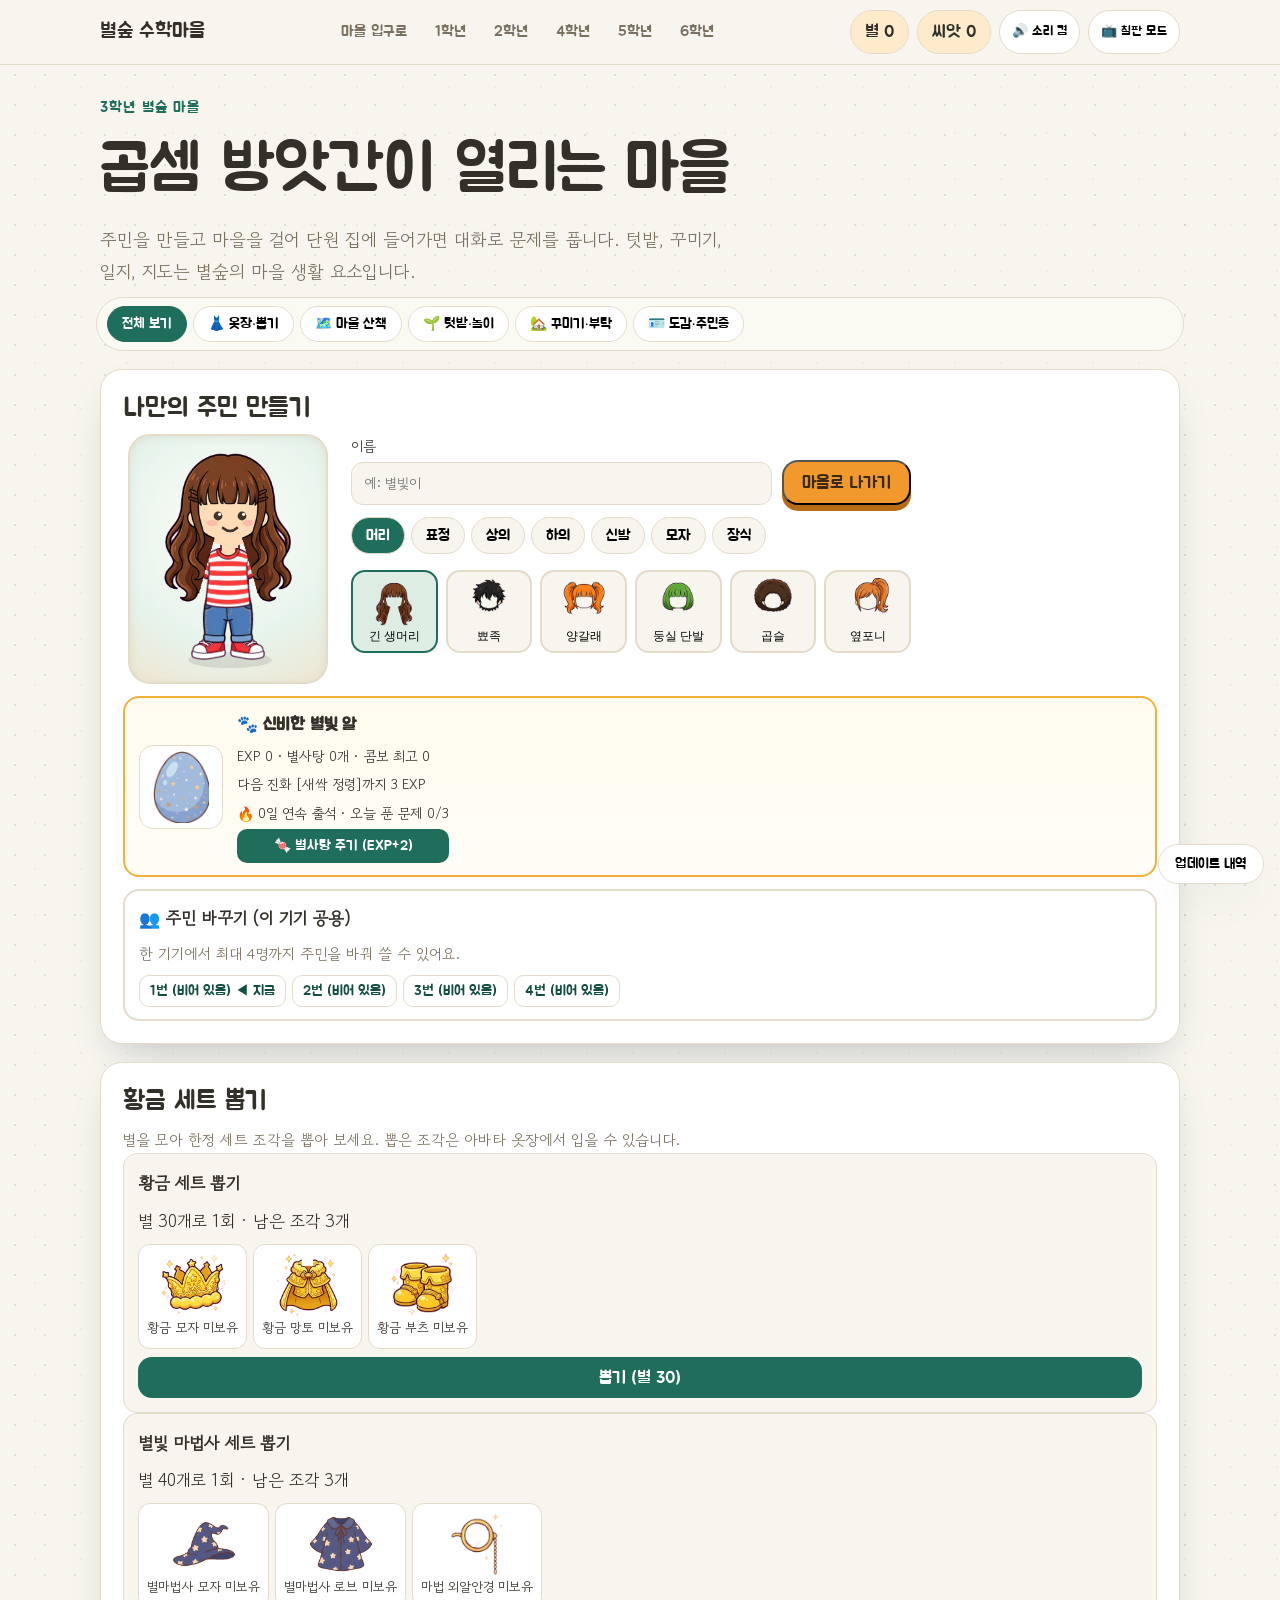
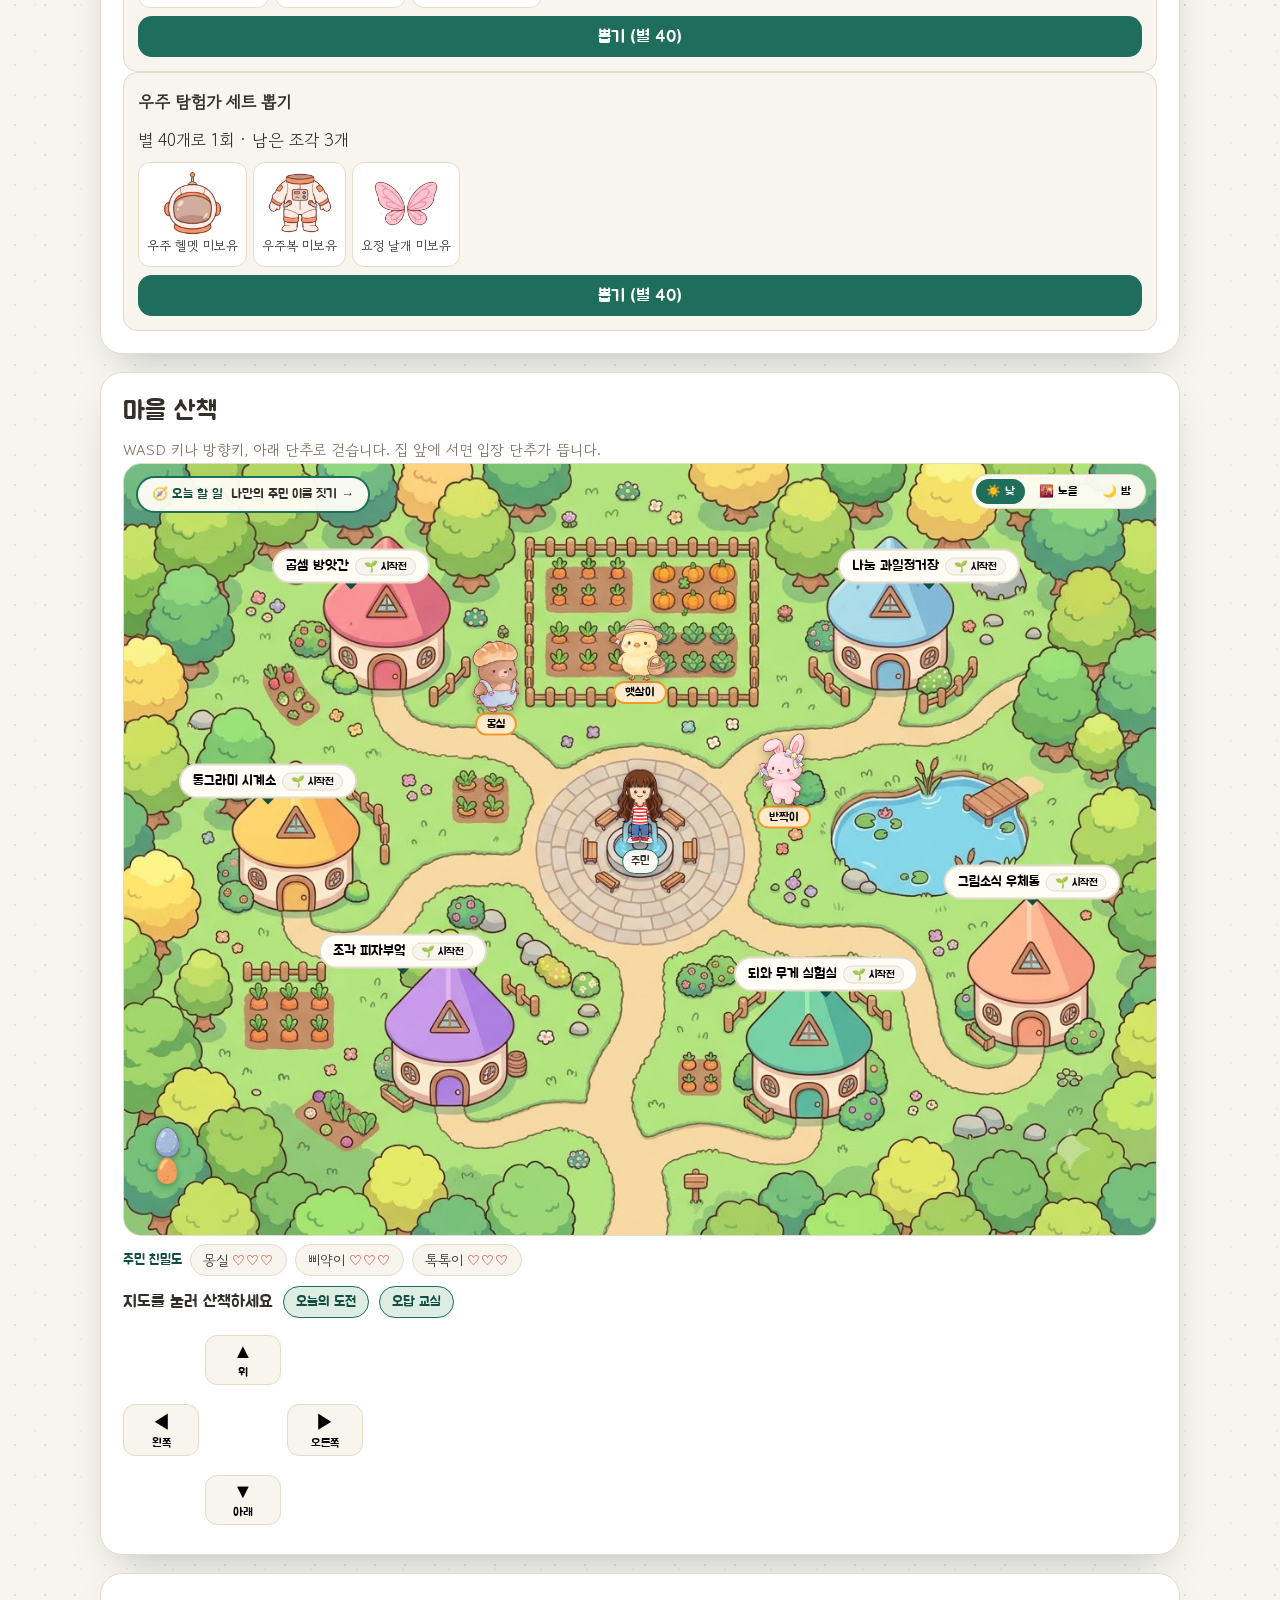
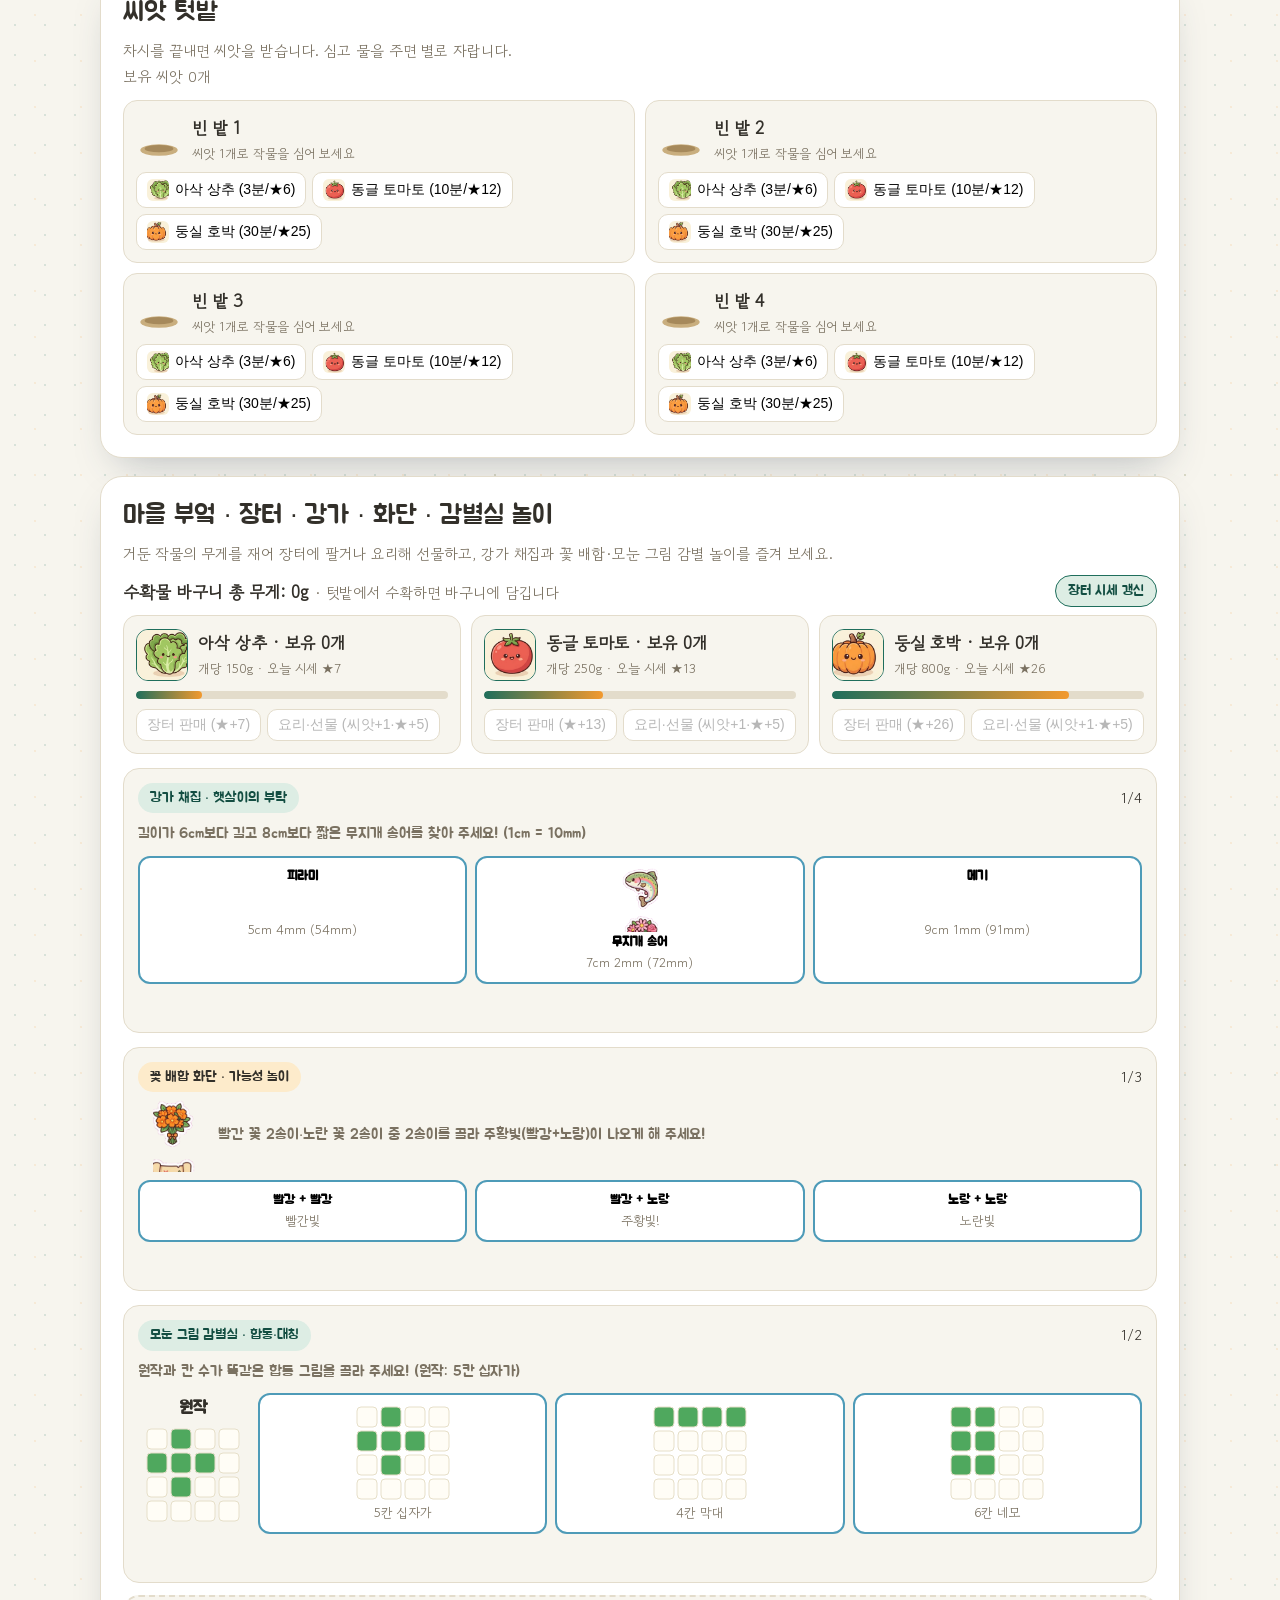
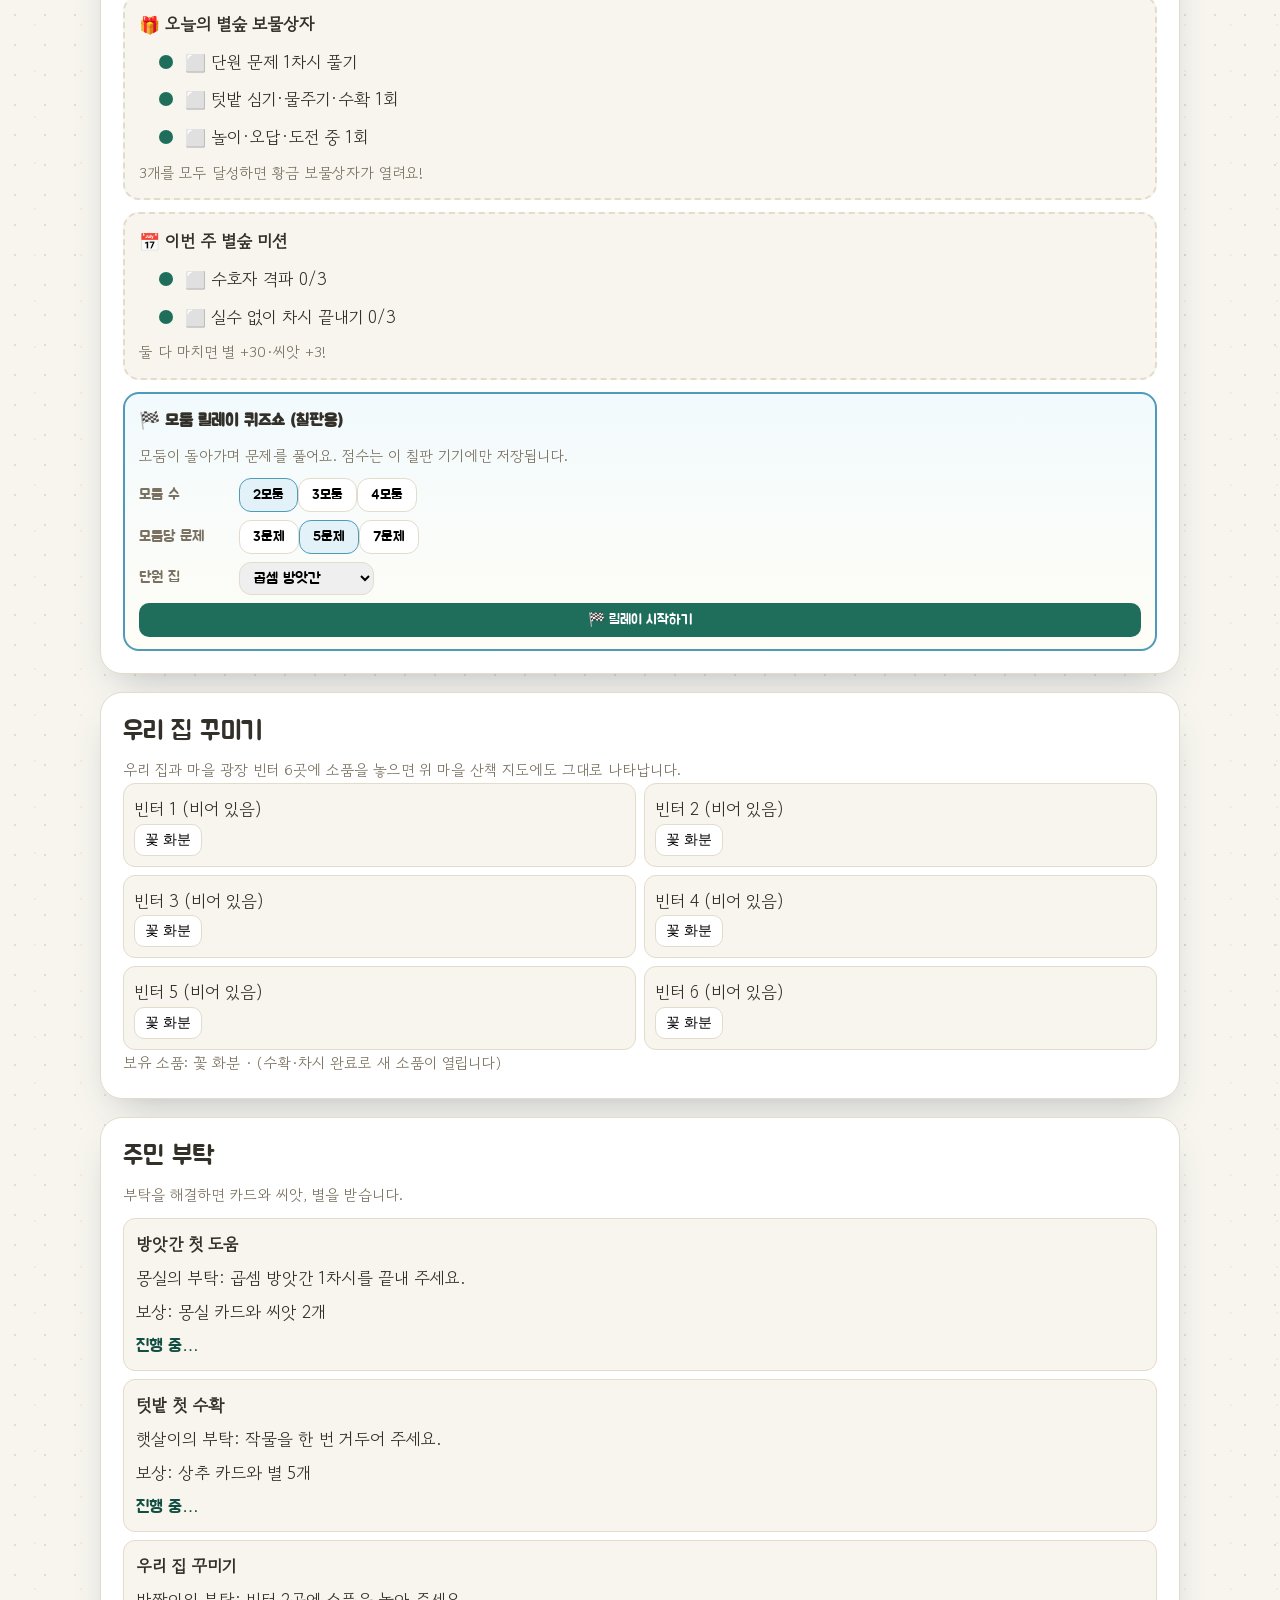
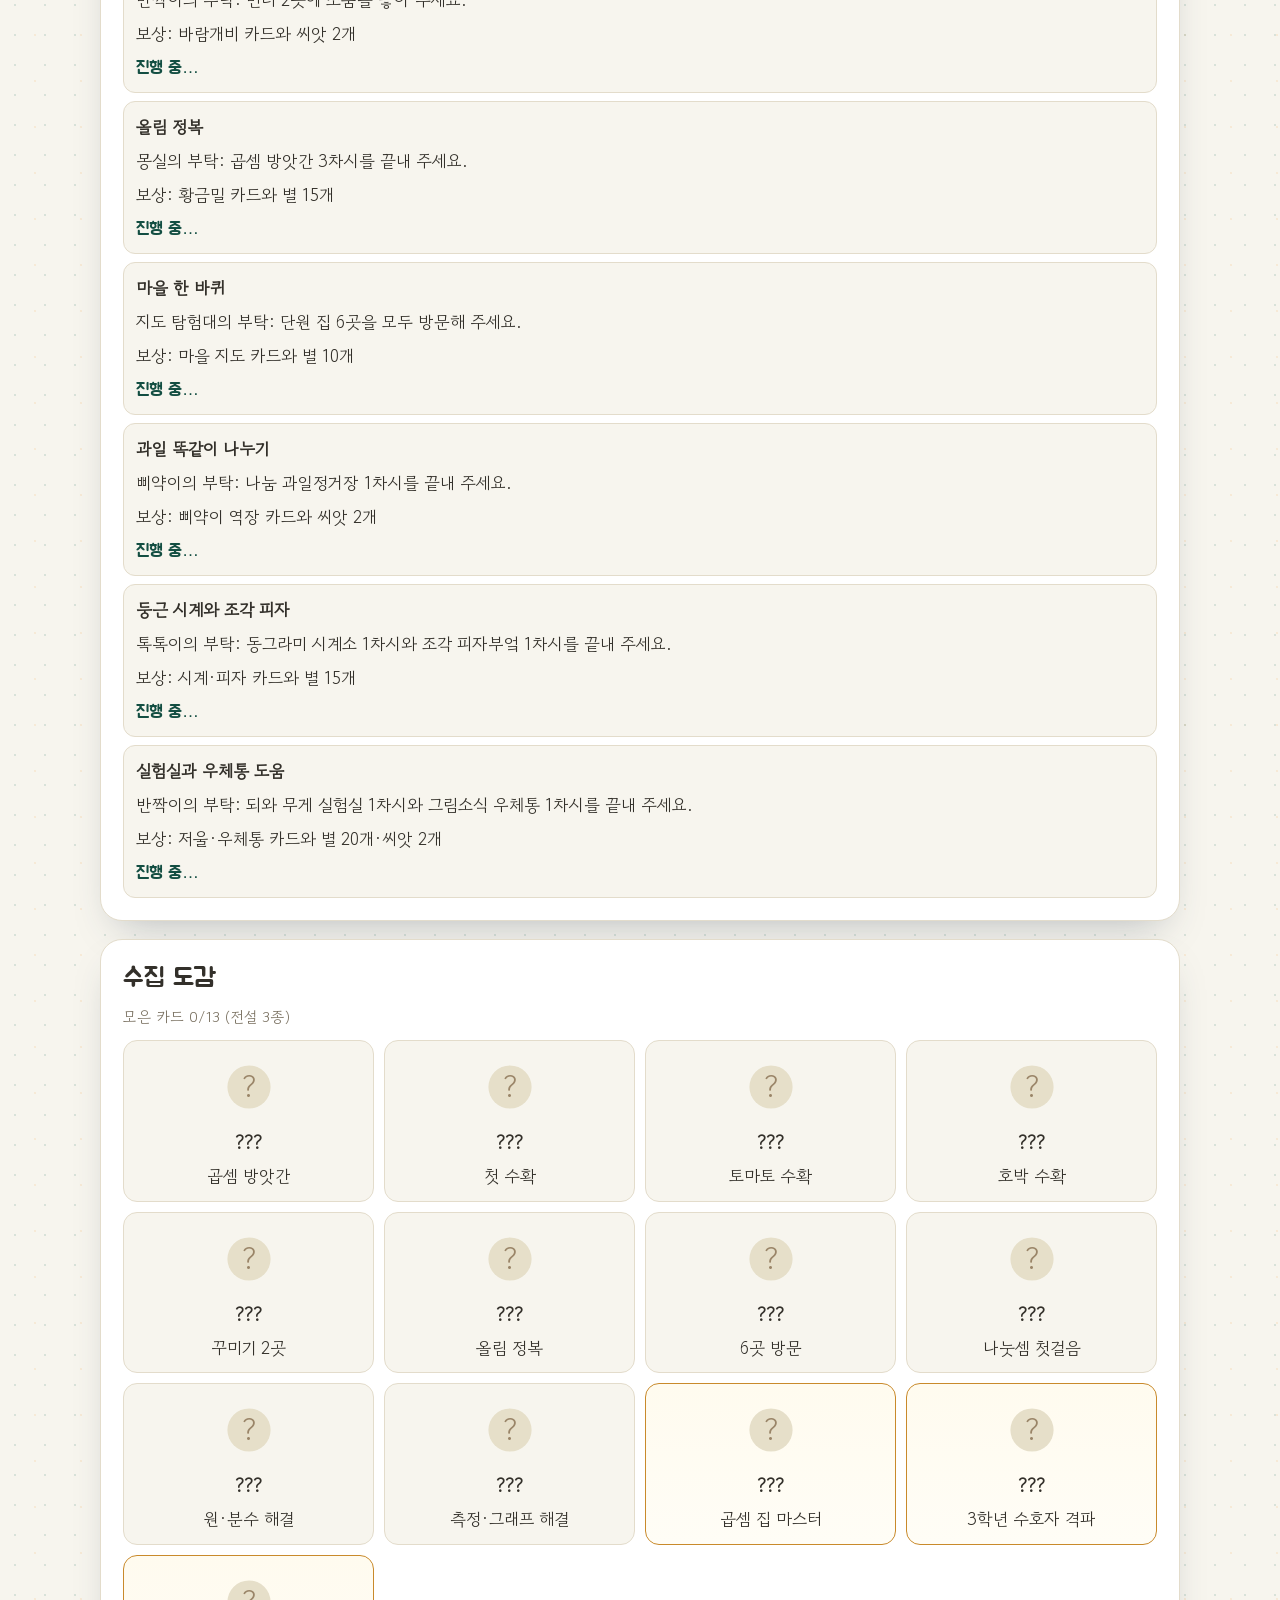
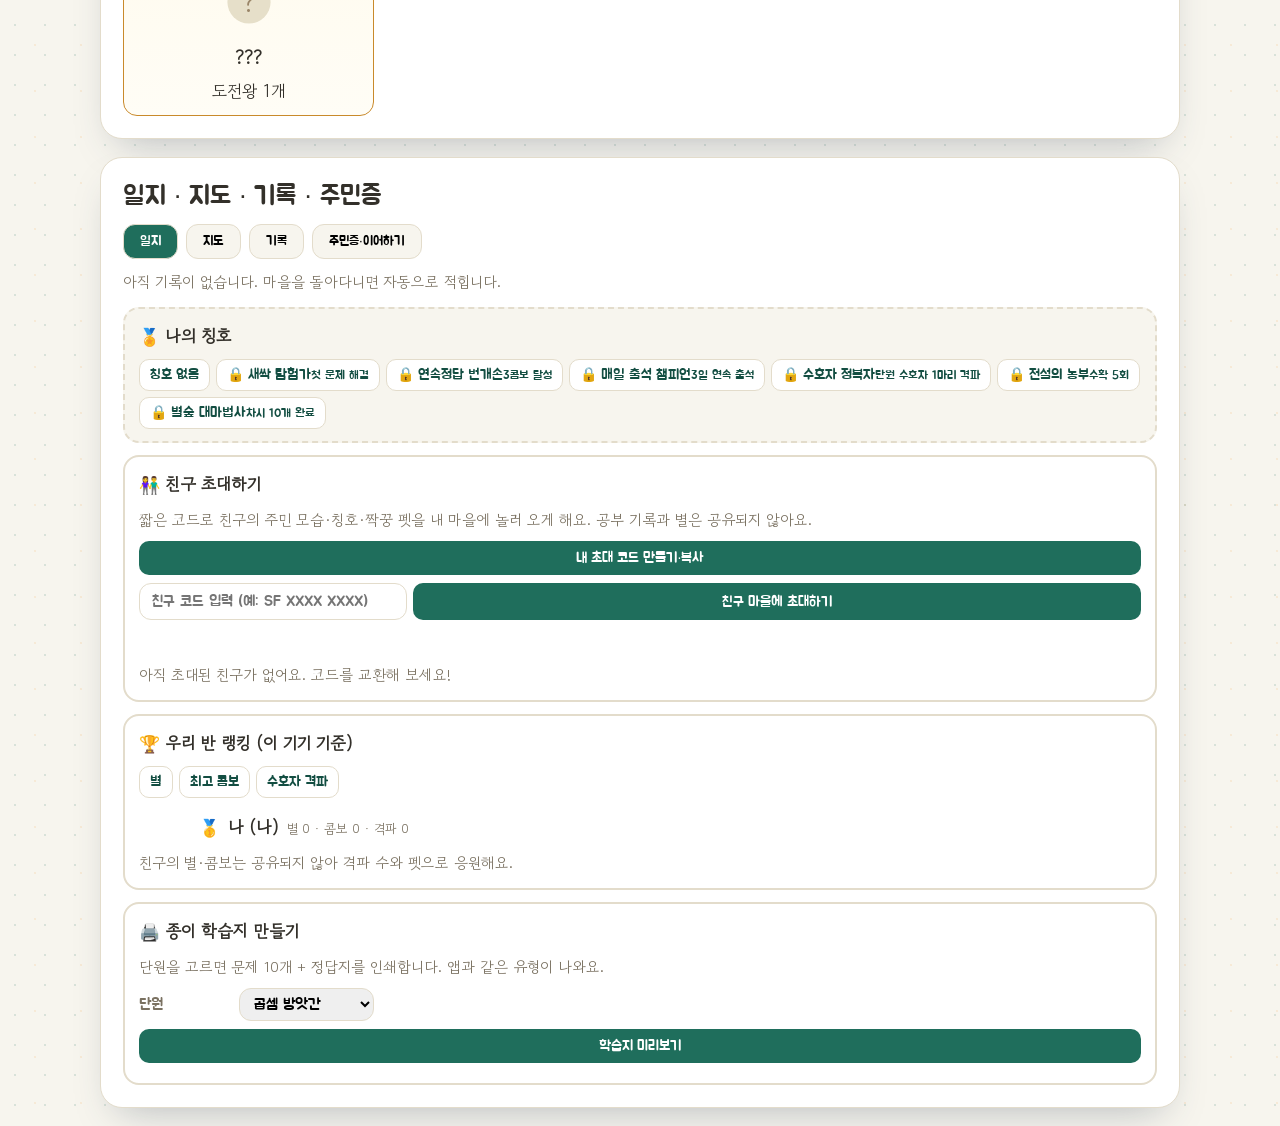
==== grade3/index.html @ 6e4a583c "게임화 2~4차·한글 이동·출입구 입장·새 그림 26종: 펫/콤보/보스/상자/뽑기/릴레이/친구/학습지/랭킹/적응형/프로필/도감/TTS/PWA/오르골" ====
<!doctype html>
<html lang="ko">
<head>
<meta charset="utf-8">
<meta name="viewport" content="width=device-width, initial-scale=1, viewport-fit=cover">
<title>3학년 별숲 마을 · 별숲 수학마을</title>
<meta name="description" content="3학년 별숲 마을 산책과 곱셈 풀이, 텃밭과 꾸미기, 일지와 기록을 담은 마을형 수학 페이지입니다.">
<link rel="preconnect" href="https://fonts.googleapis.com">
<link rel="stylesheet" href="https://fonts.googleapis.com/css2?family=Jua&family=Gowun+Dodum&display=swap">
<link rel="manifest" href="../manifest.json">
<meta name="theme-color" content="#1F6E5C">
<link rel="apple-touch-icon" href="../assets/img/icon-192.png">
<link rel="stylesheet" href="../assets/css/styles.css">
<link rel="stylesheet" href="../assets/css/g3.css?v=29">
<meta name="starforest-grade" content="g3">
<meta name="g3" content="2d"> 
</head>
<body>
<a class="skip" href="#village">마을로 바로가기</a>
<header class="bar"><div class="wrap bar-in">
<a class="logo" href="../index.html">별숲 수학마을</a>
<nav aria-label="3학년"><a href="../index.html">마을 입구로</a><a href="../lower/index.html?grade=1">1학년</a><a href="../lower/index.html?grade=2">2학년</a><a href="../grade4/index.html">4학년</a><a href="../grade5/index.html">5학년</a><a href="../grade6/index.html">6학년</a></nav>
<span class="purse"><span id="starCount">별 0</span><span id="seedTop">씨앗 0</span></span>
</div></header>
<main class="wrap">
<section class="g3head">
<p class="eyebrow">3학년 별숲 마을</p>
<h1>곱셈 방앗간이 열리는 마을</h1>
<p class="lead">주민을 만들고 마을을 걸어 단원 집에 들어가면 대화로 문제를 풉니다. 텃밭, 꾸미기, 일지, 지도는 별숲의 마을 생활 요소입니다.</p>
</section>
<nav id="zoneBar" class="zonebar" aria-label="구역 바로가기">
<button type="button" data-zone="all" class="sel">전체 보기</button><button type="button" data-zone="avatar">👗 옷장·뽑기</button><button type="button" data-zone="walk">🗺️ 마을 산책</button><button type="button" data-zone="farm">🌱 텃밭·놀이</button><button type="button" data-zone="quest">🏡 꾸미기·부탁</button><button type="button" data-zone="note">🪪 도감·주민증</button>
</nav>
<section id="avatar" class="card" data-zone="avatar">
<h2>나만의 주민 만들기</h2>
<div class="avgrid">
<div class="avstage" aria-label="주민 미리보기">
  <svg id="avatarSvg" viewBox="0 0 200 250" role="img" aria-label="기본 아바타 몸통"></svg>
  <span id="shoePair"><img id="shoeL" alt="왼쪽 신발"><img id="shoeR" alt="오른쪽 신발"></span>
  <img id="botImg" alt="선택한 하의">
  <img id="topImg" alt="선택한 상의">
  <img id="hairImg" alt="선택한 머리 모양">
  <svg id="faceOverlaySvg" viewBox="0 0 200 250" aria-hidden="true"></svg>
  <img id="accImg" alt="선택한 장식">
  <img id="hatImg" alt="선택한 모자">
</div>
<form id="avatarForm">
<div class="av-toprow">
  <label class="av-namelabel">이름<input id="avName" maxlength="8" placeholder="예: 별빛이"></label>
  <button class="play-btn btn-pulse av-submit" type="submit">마을로 나가기</button>
</div>
<div id="pickTabs" role="tablist" aria-label="꾸미기 항목">
<button type="button" data-ptab="hair" class="sel">머리</button><button type="button" data-ptab="face">표정</button><button type="button" data-ptab="top">상의</button><button type="button" data-ptab="bottom">하의</button><button type="button" data-ptab="shoe">신발</button><button type="button" data-ptab="hat">모자</button><button type="button" data-ptab="acc">장식</button>
</div>
<div id="pickGrid"></div>
</form>
</div>
</section>
<section id="gachaSec" class="card" data-zone="avatar">
<h2>황금 세트 뽑기</h2>
<p class="hint">별을 모아 한정 세트 조각을 뽑아 보세요. 뽑은 조각은 아바타 옷장에서 입을 수 있습니다.</p>
<div id="gachaBox"></div>
</section>
<section id="village" class="card" data-zone="walk">
<h2>마을 산책</h2>
<p class="hint">WASD 키나 방향키, 아래 단추로 걷습니다. 집 앞에 서면 입장 단추가 뜹니다.</p>
<div id="mapwrap"><img id="mapimg" src="../assets/img/flow/map-a.jpg" alt="파스텔 톤의 둥근 마을 지도"></div>
<div class="hud"><span id="nearLabel">주민에게 다가가면 말이 뜹니다</span><button id="enterBtn" class="go btn-pulse" type="button" hidden>들어가기</button><button class="mini-act" type="button" data-open-daily="1">오늘의 도전</button><button class="mini-act" type="button" data-open-wrong="1">오답 교실</button></div>
<div class="pad dpad" aria-label="이동 조이스틱">
<button data-move="up" class="d-up" aria-label="위로 이동">▲<small>위</small></button>
<button data-move="left" class="d-left" aria-label="왼쪽으로 이동">◀<small>왼쪽</small></button>
<button data-move="down" class="d-down" aria-label="아래로 이동">▼<small>아래</small></button>
<button data-move="right" class="d-right" aria-label="오른쪽으로 이동">▶<small>오른쪽</small></button>
</div>
</section>
<section id="farm" class="card" data-zone="farm">
<h2>씨앗 텃밭</h2>
<p class="hint">차시를 끝내면 씨앗을 받습니다. 심고 물을 주면 별로 자랍니다.</p>
<p id="seedCount"></p>
<div id="farmPlots" class="plots"></div>
</section>
<section id="playSec" class="card" data-zone="farm">
<h2>마을 부엌 · 장터 · 강가 · 화단 · 감별실 놀이</h2>
<p class="hint">거둔 작물의 무게를 재어 장터에 팔거나 요리해 선물하고, 강가 채집과 꽃 배합·모눈 그림 감별 놀이를 즐겨 보세요.</p>
<div id="marketBox"></div>
<div id="riverBox"></div>
<div id="flowerBox"></div>
<div id="gridBox"></div>
</section>
<section id="deco" class="card" data-zone="quest">
<h2>우리 집 꾸미기</h2>
<div id="decoBox"></div>
</section>
<section id="quests" class="card" data-zone="quest">
<h2>주민 부탁</h2>
<p class="hint">부탁을 해결하면 카드와 씨앗, 별을 받습니다.</p>
<div id="questList" class="quests"></div>
</section>
<section id="collect" class="card" data-zone="quest">
<h2>수집 도감</h2>
<p class="hint" id="cardCount">모은 카드 0/10</p>
<div id="cardBox" class="cards2"></div>
</section>
<section id="note" class="card" data-zone="note">
<h2>일지 · 지도 · 기록 · 주민증</h2>
<div class="tabs"><button data-tab="journalPane" class="sel">일지</button><button data-tab="mapPane">지도</button><button data-tab="recordPane">기록</button><button data-tab="reportPane">주민증·이어하기</button></div>
<div id="journalPane" class="panel on"><div id="journalList"></div></div>
<div id="mapPane" class="panel"><div id="villageMap" class="mapgrid"></div></div>
<div id="recordPane" class="panel"><div id="recordBox" class="recs"></div></div>
<div id="reportPane" class="panel"><div id="reportBox"></div></div>
</section>
</main>
<div id="dlg" aria-label="단원 집 대화"><div class="dlgbox">
<button id="dlgClose">닫기</button>
<div class="npcwrap"><img id="npcImg" alt="주민 그림"><p id="npcText" class="npc"></p><div class="dlg-avwrap"><div id="dlgAvatar" role="img" aria-label="내 아바타"></div><small id="dlgAvName"></small></div></div>
<div id="dlgBody"></div>
</div></div>
<div id="toast" role="status" aria-live="polite"></div>
<button id="historyBtn" type="button">업데이트 내역</button>
<script src="../assets/js/g3-store.js?v=29"></script>
<script src="../assets/js/g3-tune.js?v=29"></script>
<script src="../assets/js/g3-pet.js?v=29"></script>
<script src="../assets/js/g3-friend.js?v=29"></script>
<script src="../assets/js/g3-questions.js?v=29"></script>
<script src="../assets/js/g-visuals-extra.js?v=29"></script>
<script src="../assets/js/g3-visuals.js?v=29"></script>
<script src="../assets/js/g3-pad.js?v=29"></script>
<script src="../assets/js/g3-ui.js?v=29"></script>
<script src="../assets/js/g3-history.js?v=29"></script>
<script src="../assets/js/g3-avatar.js?v=29"></script>
<script src="../assets/js/g3-farm.js?v=29"></script>
<script src="../assets/js/g3-play.js?v=29"></script>
<script src="../assets/js/g3-deco.js?v=29"></script>
<script src="../assets/js/g3-journal.js?v=29"></script>
<script src="../assets/js/g3-report.js?v=29"></script>
<script src="../assets/js/g3-dialog.js?v=29"></script>
<script src="../assets/js/g3-map.js?v=30"></script>
<script src="../assets/js/g3-quests.js?v=29"></script>
<script src="../assets/js/g3-collect.js?v=29"></script>
<script src="../assets/js/g3-gacha.js?v=29"></script>
<script src="../assets/js/g3-relay.js?v=29"></script>
<script src="../assets/js/g3-sheet.js?v=29"></script>
<script src="../assets/js/g3-slots.js?v=29"></script>
<script src="../assets/js/g3-boot.js?v=29"></script>
<script src="../assets/js/pwa.js"></script>
</body>
</html>
---- assets/css/styles.css ----
:root {
  --paper: #F7F5EE;
  --grid: rgba(31, 110, 92, .10);
  --ink: #33302A;
  --ink-soft: #7A7161;
  --leaf: #1F6E5C;
  --leaf-deep: #134E42;
  --leaf-pale: #DDEDE4;
  --sun: #F2992E;
  --sun-pale: #FDEBCB;
  --coral: #E4695E;
  --sky: #4E9BB8;
  --night: #2E4057;
  --card: #FFFFFF;
  --line: #E3DCCB;
  --shadow: 0 18px 40px -18px rgba(46, 64, 87, .35);
  --display: "Jua", "Apple SD Gothic Neo", sans-serif;
  --body: "Gowun Dodum", "Apple SD Gothic Neo", sans-serif;
  color-scheme: light;
}
* { box-sizing: border-box; }
[hidden] { display: none !important; }
html { scroll-behavior: smooth; }
body {
  margin: 0; background-color: var(--paper); color: var(--ink);
  background-image: radial-gradient(rgba(31, 110, 92, .14) 1.4px, transparent 1.4px),
    radial-gradient(rgba(242, 153, 46, .12) 1.1px, transparent 1.1px);
  background-size: 30px 30px, 46px 46px;
  background-position: 0 0, 12px 18px;
  font: 17px/1.75 var(--body); word-break: keep-all; overflow-x: hidden;
}
h1, h2, h3 { font-family: var(--display); font-weight: 400; line-height: 1.3; margin: 0; }
p { margin: 0; }
a { color: inherit; }
:focus-visible { outline: 3px solid var(--sun); outline-offset: 3px; border-radius: 6px; }
.wrap { width: min(1120px, 100%); margin-inline: auto; padding-inline: 20px; }
.skip { position: absolute; left: -999px; top: 8px; background: var(--leaf); color: #fff; padding: 8px 14px; border-radius: 10px; }
.skip:focus { left: 8px; z-index: 99; }
.eyebrow { font-family: var(--display); color: var(--leaf); letter-spacing: .06em; font-size: 15px; margin: 0 0 8px; }
.lead { color: var(--ink-soft); font-size: 18px; max-width: 36em; margin-top: 12px; }
.tag { display: inline-block; font-family: var(--display); font-size: 14px; padding: 3px 12px; border-radius: 999px; background: var(--leaf-pale); color: var(--leaf-deep); }
.tag.sun { background: var(--sun-pale); color: var(--ink); }
.tag.coral { background: #F9DED8; color: var(--ink); }
.bar { position: sticky; top: 0; z-index: 20; background: rgba(247, 245, 238, .92); border-bottom: 1px solid var(--line); backdrop-filter: blur(10px); }
.bar-in { display: flex; align-items: center; gap: 18px; padding-block: 10px; }
.logo { display: flex; align-items: center; gap: 8px; font-family: var(--display); font-size: 20px; text-decoration: none; }
.logo svg { width: 26px; height: 26px; }
.bar nav { display: flex; gap: 4px; margin-left: auto; overflow-x: auto; }
.bar nav a { font-family: var(--display); font-size: 15px; text-decoration: none; padding: 6px 12px; border-radius: 999px; color: var(--ink-soft); white-space: nowrap; }
.bar nav a:hover { background: var(--leaf-pale); color: var(--leaf-deep); }
.hero { padding-block: 48px 24px; }
.showcase { border-radius: 26px; border: 1px solid var(--line); background: linear-gradient(135deg, #123B33 0%, #1F6E5C 52%, #2E4057 100%); color: #FFFDF4; box-shadow: var(--shadow); overflow: hidden; padding: clamp(24px, 4vw, 44px); position: relative; }
.showcase::after { content: ""; position: absolute; inset: 0; background-image: radial-gradient(rgba(255, 255, 255, .28) 1.3px, transparent 1.3px); background-size: 26px 26px; pointer-events: none; }
.showcase > * { position: relative; z-index: 1; }
.showcase .eyebrow { color: #FFD9A0; }
.showcase h1 { font-size: clamp(38px, 6vw, 72px); }
.showcase h1 .swap { display: block; font-size: .42em; color: #D8E8DF; margin-bottom: 10px; }
.showcase .lead { color: #EDE7D6; }
.quickdock { display: flex; gap: 8px; flex-wrap: wrap; margin-top: 20px; }
.quickdock button { font-family: var(--display); font-size: 16px; border-radius: 999px; padding: 10px 18px; border: 1px solid rgba(255, 255, 255, .55); background: rgba(255, 255, 255, .12); color: #fff; cursor: pointer; }
.quickdock button:hover { background: rgba(255, 255, 255, .24); }
.facts { display: flex; flex-wrap: wrap; gap: 10px; margin-top: 22px; }
.facts span { font-family: var(--display); font-size: 16px; padding: 8px 16px; border-radius: 12px; background: rgba(255, 255, 255, .94); border: 1px solid var(--line); color: var(--ink); }
.facts b { color: var(--leaf); font-weight: 400; margin-right: 4px; }
.play-row { display: flex; flex-wrap: wrap; align-items: center; gap: 14px; margin-top: 24px; }
.play-btn { display: inline-flex; align-items: center; gap: 10px; font-family: var(--display); font-size: 20px; text-decoration: none; padding: 14px 26px; border-radius: 16px; background: var(--sun); color: #3A2A12; box-shadow: 0 6px 0 #B86A14; }
.man-btn { font-family: var(--display); font-size: 18px; padding: 12px 22px; border-radius: 16px; border: 1px solid var(--line); background: var(--card); cursor: pointer; }
.hero-art { border-radius: 22px; border: 1px solid var(--line); background: var(--card); box-shadow: var(--shadow); overflow: hidden; padding: 12px; }
.hero-art svg { width: 100%; height: auto; display: block; border-radius: 14px; }
#heroImg { width: 100%; height: auto; display: block; border-radius: 14px; }
.art-note { font-size: 14px; color: var(--ink-soft); margin: 8px 4px 2px; }
section.wrap { padding-block: 44px; }
.head { max-width: 720px; margin-bottom: 22px; }
.head h2 { font-size: clamp(28px, 4vw, 44px); }
.how { display: grid; gap: 12px; grid-template-columns: 1fr; padding: 0; list-style: none; margin: 18px 0 8px; counter-reset: step; }
@media (min-width: 760px) { .how { grid-template-columns: repeat(3, 1fr); } }
.how li { background: var(--card); border: 1px solid var(--line); border-radius: 18px; padding: 16px 18px 16px 64px; position: relative; }
.how li::before { counter-increment: step; content: counter(step); position: absolute; left: 16px; top: 16px; width: 34px; height: 34px; border-radius: 50%; background: var(--night); color: #fff; display: grid; place-items: center; font-family: var(--display); font-size: 18px; }
.how b { font-family: var(--display); font-weight: 400; font-size: 19px; display: block; margin-bottom: 4px; }
.family { display: flex; align-items: baseline; gap: 12px; flex-wrap: wrap; margin: 28px 0 14px; }
.family h3 { font-size: 24px; }
.family p { color: var(--ink-soft); font-size: 15px; margin: 0; }
.doors { display: grid; gap: 16px; grid-template-columns: 1fr; }
@media (min-width: 760px) { .doors { grid-template-columns: 1fr 1fr; } }
@media (min-width: 1080px) { .doors { grid-template-columns: 1fr 1fr 1fr; } }
.door { background: var(--card); border: 1px solid var(--line); border-radius: 22px; padding: 20px 20px 18px 20px; box-shadow: var(--shadow); border-left: 10px solid var(--g, var(--leaf)); }
.g1 { --g: #E4695E; } .g2 { --g: #7A6FC0; } .g3 { --g: #1F6E5C; }
.g4 { --g: #4E9BB8; } .g5 { --g: #B87A1B; } .g6 { --g: #2E4057; }
.door-top { display: flex; align-items: center; gap: 8px; flex-wrap: wrap; margin-bottom: 12px; }
.grade { font-family: var(--display); font-size: 20px; display: inline-flex; align-items: center; gap: 8px; }
.grade b { font-size: 26px; font-weight: 400; width: 44px; height: 44px; border-radius: 50%; background: var(--g, var(--leaf)); color: #fff; display: grid; place-items: center; }
.sem, .count { font-size: 14px; color: var(--ink-soft); border: 1px solid var(--line); padding: 2px 10px; border-radius: 999px; }
.places { list-style: none; margin: 0 0 14px; padding: 0; display: flex; flex-wrap: wrap; gap: 6px; }
.places li { display: inline-flex; gap: 6px; align-items: center; background: var(--paper); border: 1px solid var(--line); border-radius: 999px; padding: 5px 12px 5px 5px; font-size: 14px; }
.places i { font-style: normal; font-family: var(--display); width: 24px; height: 24px; border-radius: 50%; background: var(--g, var(--leaf)); color: #fff; display: grid; place-items: center; flex-shrink: 0; font-size: 13px; }
.door-actions { display: flex; gap: 10px; }
.go { flex: 1; display: inline-flex; justify-content: center; align-items: center; gap: 6px; font-family: var(--display); font-size: 17px; text-decoration: none; background: var(--g, var(--leaf)); color: #fff; border-radius: 14px; padding: 10px 12px; border: none; cursor: pointer; }
.copy-link { font-family: var(--display); font-size: 15px; padding: 0 14px; border-radius: 14px; border: 1px solid var(--line); background: var(--paper); cursor: pointer; white-space: nowrap; }
.man-link { display: inline-block; margin-top: 10px; font-size: 14px; color: var(--ink-soft); }
.doors-note { color: var(--ink-soft); font-size: 14px; margin-top: 14px; }
.lower { border-radius: 28px; padding: 32px 24px; background: #fff; border: 1px solid var(--line); box-shadow: var(--shadow); }
@media (min-width: 900px) { .lower { padding: 44px 40px; } }
.diff { display: grid; gap: 12px; grid-template-columns: 1fr; margin-top: 18px; }
@media (min-width: 760px) { .diff { grid-template-columns: repeat(3, 1fr); } }
.diff div { background: var(--paper); border: 1px solid var(--line); border-radius: 18px; padding: 16px 18px; }
.diff b { font-family: var(--display); font-weight: 400; font-size: 19px; display: block; margin-bottom: 4px; }
.flow { display: grid; gap: 40px; margin-top: 10px; }
.row { display: grid; gap: 18px; grid-template-columns: 1fr; align-items: center; }
@media (min-width: 900px) { .row { grid-template-columns: 1fr 1fr; } .row.flip .media { order: 2; } }
.shot { border-radius: 14px; border: 1px solid var(--line); box-shadow: var(--shadow); background: var(--card); overflow: hidden; padding: 18px; }
.town-art { font-family: var(--display); font-size: 22px; padding: 26px 18px; text-align: center; background: linear-gradient(180deg, var(--paper), var(--card)); }
.town-art span { display: block; font-family: var(--body); font-size: 15px; color: var(--ink-soft); margin-top: 6px; }
.town-art img, .lesson-art img { width: 100%; height: auto; display: block; border-radius: 12px; border: 1px solid var(--line); margin-bottom: 8px; }
.checks { list-style: none; margin: 12px 0 0; padding: 0; display: grid; gap: 8px; }
.checks li { padding-left: 28px; position: relative; }
.checks li::before { content: ""; position: absolute; left: 2px; top: 8px; width: 14px; height: 14px; border-radius: 50%; background: var(--leaf); }
.lesson-art { text-align: center; font-family: var(--display); font-size: 22px; }
.lesson-art span { display: block; font-family: var(--body); font-size: 15px; color: var(--ink-soft); margin-top: 6px; }
.tries { display: grid; gap: 10px; grid-template-columns: 1fr 1fr; margin-top: 14px; }
.try { background: var(--paper); border: 1px solid var(--line); border-radius: 14px; padding: 10px 12px; }
.try small { display: block; color: var(--ink-soft); font-size: 13px; }
.try strong { font-family: var(--display); font-weight: 400; font-size: 19px; }
.loop { display: grid; gap: 18px; grid-template-columns: 1fr; align-items: center; }
@media (min-width: 900px) { .loop { grid-template-columns: 1fr 1fr; } }
.loop svg { width: 100%; height: auto; background: var(--card); border: 1px solid var(--line); border-radius: 22px; padding: 10px; }
.cards { display: grid; gap: 16px; grid-template-columns: 1fr; }
@media (min-width: 760px) { .cards { grid-template-columns: 1fr 1fr; } }
@media (min-width: 1080px) { .cards { grid-template-columns: 1fr 1fr 1fr; } }
.card { background: var(--card); border: 1px solid var(--line); border-radius: 20px; padding: 18px; box-shadow: var(--shadow); }
.card h3 { font-size: 22px; margin: 10px 0 6px; }
.card p { color: var(--ink-soft); font-size: 15px; }
.card .meta { display: flex; gap: 8px; align-items: center; flex-wrap: wrap; }
.g-chips { display: inline-flex; gap: 4px; }
.g-chips span { width: 26px; height: 26px; border-radius: 50%; display: grid; place-items: center; color: #fff; font-family: var(--display); font-size: 14px; }
.trust { display: grid; gap: 12px; grid-template-columns: 1fr; }
@media (min-width: 760px) { .trust { grid-template-columns: 1fr 1fr; } }
.trust > div { background: var(--card); border: 1px solid var(--line); border-radius: 18px; padding: 18px; }
.trust .num { font-family: var(--display); font-size: 30px; color: var(--leaf); }
.trust h3 { font-size: 20px; margin: 6px 0; }
.closing { text-align: center; margin-top: 56px; background: var(--card); border: 1px solid var(--line); border-radius: 26px; padding: 34px 20px; box-shadow: var(--shadow); }
.closing h2 { font-size: clamp(28px, 4vw, 44px); }
.mini { display: flex; gap: 8px; flex-wrap: wrap; justify-content: center; margin-top: 18px; }
.mini button { font-family: var(--display); font-size: 16px; border: none; border-radius: 12px; padding: 10px 16px; background: var(--g, var(--leaf)); color: #fff; cursor: pointer; }
.pad-btn { font-family: var(--display); font-size: 18px; padding: 12px 20px; border-radius: 14px; background: var(--leaf); color: #fff; border: none; cursor: pointer; }
.row2 { display: flex; gap: 10px; margin-top: 12px; flex-wrap: wrap; align-items: center; }
.mail { font-family: monospace; background: var(--paper); border: 1px solid var(--line); border-radius: 10px; padding: 8px 12px; }
.copy { font-family: var(--display); padding: 8px 14px; border-radius: 10px; border: 1px solid var(--line); background: var(--paper); cursor: pointer; }
.site-foot { border-top: 1px solid var(--line); padding-block: 26px 60px; color: var(--ink-soft); }
.site-foot .cols { display: grid; gap: 18px; grid-template-columns: 1fr; }
@media (min-width: 760px) { .site-foot .cols { grid-template-columns: 1.2fr 1fr 1fr; } }
.brand { font-family: var(--display); color: var(--ink); font-size: 20px; }
.site-foot h2 { font-size: 16px; margin-bottom: 8px; color: var(--ink); }
.site-foot ul { list-style: none; margin: 0; padding: 0; display: grid; gap: 6px; font-size: 15px; }
.site-foot a { text-decoration: none; }
.copy-line { margin-top: 18px; font-size: 14px; }
#historyBtn { position: fixed; right: 16px; bottom: 16px; z-index: 40; font-family: var(--display); font-size: 14px; padding: 10px 16px; border-radius: 999px; border: 1px solid var(--line); background: var(--card); box-shadow: var(--shadow); cursor: pointer; }
dialog { position: relative; border: 1px solid var(--line); border-radius: 18px; padding: 22px; max-width: min(540px, 94vw); }
dialog::backdrop { background: rgba(46, 64, 87, .40); }
dialog h3 { font-size: 22px; margin-bottom: 10px; padding-right: 44px; }
dialog .dlg-x { position: absolute; top: 10px; right: 10px; width: 36px; height: 36px; margin: 0; padding: 0; border-radius: 50%; font-size: 17px; line-height: 1; display: grid; place-items: center; }
@media (prefers-reduced-motion: reduce) { dialog .dlg-x { transition: none; } }
dialog button { font-family: var(--display); margin-top: 12px; padding: 10px 18px; border-radius: 12px; border: 1px solid var(--line); background: var(--paper); cursor: pointer; }
.trial-card { margin-top: 14px; border: 1px solid var(--line); border-radius: 16px; padding: 14px; background: var(--paper); display: grid; gap: 10px; }
.trial-top { display: flex; justify-content: space-between; align-items: center; gap: 8px; }
.trial-svg svg { display: block; width: 100%; height: auto; border-radius: 12px; background: #fff; border: 1px solid var(--line); }
.trial-q { font-family: var(--display); font-size: 19px; line-height: 1.4; }
.trial-choices { display: grid; grid-template-columns: repeat(3, 1fr); gap: 8px; }
.trial-choice { margin-top: 0; font-size: 18px; padding: 12px 10px; border-radius: 14px; background: var(--card); border: 2px solid var(--leaf); color: var(--ink); }
.trial-choices.low-mode .trial-choice { font-size: 22px; padding: 16px 10px; background: var(--sun-pale); border-color: var(--sun); }
.trial-fb { font-size: 15px; color: var(--leaf-deep); min-height: 24px; }
.trial-next { margin-top: 4px; padding: 6px 12px; font-size: 14px; background: var(--leaf); color: #fff; border: none; }
.teacher-tools { margin-top: 18px; align-items: center; }
.teacher-tools small { color: var(--ink-soft); }
#teacherDialog { max-width: min(620px, 94vw); }
.tbox-links { display: grid; gap: 8px; margin: 10px 0 18px; }
.tbox-row { display: flex; gap: 8px; align-items: center; flex-wrap: wrap; border: 1px solid var(--line); border-radius: 12px; padding: 8px 10px; background: var(--paper); }
.tbox-row b { font-family: var(--display); font-weight: 400; min-width: 96px; }
.tbox-row .mail { flex: 1; font-size: 12px; overflow-wrap: anywhere; }
.tbox-row .copy { margin-top: 0; }
#historyList { display: grid; gap: 10px; font-size: 15px; }
#historyList div { border: 1px solid var(--line); border-radius: 12px; padding: 10px 12px; background: var(--paper); }
#toast { position: fixed; left: 50%; bottom: 24px; transform: translateX(-50%); background: var(--ink); color: #fff; font-family: var(--display); padding: 10px 18px; border-radius: 999px; opacity: 0; pointer-events: none; transition: opacity .25s; z-index: 60; }
#toast.show { opacity: 1; }
.rise { opacity: 0; transform: translateY(14px); transition: opacity .5s, transform .5s; }
.rise.in { opacity: 1; transform: none; }
@keyframes btnPulse {
  0%, 100% { box-shadow: 0 6px 0 rgba(0, 0, 0, .18), 0 0 0 0 rgba(242, 153, 46, .55); }
  50% { box-shadow: 0 6px 0 rgba(0, 0, 0, .18), 0 0 0 14px rgba(242, 153, 46, 0); }
}
.btn-pulse { animation: btnPulse 1.8s ease-in-out infinite; }
.gi-pulse { animation: btnPulse 1.8s ease-in-out infinite; }
@media (prefers-reduced-motion: reduce) {
  .btn-pulse { animation: none; }
  .gi-pulse { animation: none; }
  html { scroll-behavior: auto; }
  .rise { opacity: 1; transform: none; }
}
---- assets/css/g3.css ----
.g3head { padding-block: 30px 10px; }
[hidden] { display: none !important; }
.g3head h1 { font-size: clamp(34px, 6vw, 64px); }
.purse { display: flex; gap: 8px; margin-left: auto; font-family: var(--display); }
.purse span { background: var(--sun-pale); border: 1px solid var(--line); border-radius: 999px; padding: 6px 14px; }
.card { background: var(--card); border: 1px solid var(--line); border-radius: 22px; padding: 22px; margin-block: 18px; box-shadow: var(--shadow); }
.card h2 { font-size: 26px; margin-bottom: 8px; }
.hint { color: var(--ink-soft); font-size: 15px; }
.avgrid { display: grid; gap: 18px; grid-template-columns: 1fr; }
@media (min-width: 720px) { .avgrid { grid-template-columns: 210px 1fr; align-items: start; } }
.avstage {
  position: relative;
  width: 200px;
  height: 250px;
  background: radial-gradient(circle at 50% 38%, #FFFDF8 0%, #E6F4EC 62%, #EFE5D0 100%);
  border: 2px solid var(--line);
  border-radius: 22px;
  box-shadow: inset 0 2px 8px rgba(62, 52, 40, .08);
  overflow: hidden;
  margin: 0 auto;
}
#avatarSvg, .av-body-svg { position: absolute; inset: 0; width: 200px; height: 250px; z-index: 1; pointer-events: none; }
#shoePair, .av-shoe-pair {
  position: absolute;
  left: 50%;
  top: 194px;
  width: 74px;
  transform: translateX(-50%);
  display: flex;
  justify-content: space-between;
  align-items: flex-end;
  pointer-events: none;
  z-index: 2;
}
#shoePair img, .av-shoe-pair img { width: 35px; height: 32px; object-fit: contain; }
#shoeR, .av-shoe-r { transform: scaleX(-1); }
#shoePair.single-pair, .av-shoe-pair.single-pair { justify-content: center; width: 82px; top: 186px; }
#shoePair.single-pair #shoeL, .av-shoe-pair.single-pair .av-shoe-l { width: 68px; height: 44px; }
#shoePair.single-pair #shoeR, .av-shoe-pair.single-pair .av-shoe-r { display: none; }
#botImg, .av-bot-img {
  position: absolute;
  left: 50%;
  top: 152px;
  width: 74px;
  height: 54px;
  transform: translateX(-50%);
  object-fit: contain;
  pointer-events: none;
  z-index: 3;
}
#topImg, .av-top-img {
  position: absolute;
  left: 50%;
  top: 104px;
  width: 96px;
  height: 68px;
  transform: translateX(-50%);
  object-fit: contain;
  pointer-events: none;
  z-index: 4;
}
#hairImg, .av-hair-img {
  position: absolute;
  left: 50%;
  top: 0px;
  width: 156px;
  height: 169px;
  transform: translateX(-50%);
  object-fit: contain;
  pointer-events: none;
  z-index: 5;
}
#faceOverlaySvg, .av-face-svg {
  position: absolute;
  inset: 0;
  width: 200px;
  height: 250px;
  pointer-events: none;
  z-index: 6;
}
#accImg, .av-acc-img {
  position: absolute;
  left: 50%;
  top: 66px;
  width: 68px;
  transform: translateX(-50%);
  object-fit: contain;
  pointer-events: none;
  z-index: 7;
}
#hatImg, .av-hat-img {
  position: absolute;
  left: 50%;
  top: 8px;
  width: 102px;
  transform: translateX(-50%);
  object-fit: contain;
  pointer-events: none;
  z-index: 8;
}
.av-rig { position: relative; width: 200px; height: 250px; pointer-events: none; transform-origin: top left; }
.npcwrap { display: flex; gap: 10px; align-items: center; margin-bottom: 10px; }
.npcwrap .npc { flex: 1; }
#npcImg { width: 74px; height: 74px; object-fit: cover; border-radius: 50%; border: 2px solid var(--leaf); flex-shrink: 0; }
.dlg-avwrap { display: grid; justify-items: center; gap: 2px; flex-shrink: 0; }
#dlgAvatar { position: relative; width: 64px; height: 80px; border-radius: 16px; border: 2px solid var(--sun); background: radial-gradient(circle at 50% 38%, #FFFDF8 0%, #E6F4EC 62%, #EFE5D0 100%); overflow: hidden; }
#dlgAvatar .av-rig { transform: scale(.32); }
#dlgAvName { font-family: var(--display); font-size: 12px; color: var(--ink-soft); }
#avatarForm { display: grid; gap: 8px; max-width: 560px; }
.av-toprow { display: flex; gap: 10px; align-items: flex-end; flex-wrap: wrap; }
.av-namelabel { display: grid; gap: 4px; flex: 1; min-width: 150px; font-size: 14px; }
.av-submit { padding: 10px 18px; font-size: 17px; white-space: nowrap; }
#avatarForm input, #avatarForm select { font: inherit; padding: 8px 12px; border-radius: 12px; border: 1px solid var(--line); background: var(--paper); }
#stage3d { position: relative; border-radius: 18px; overflow: hidden; border: 1px solid var(--line); background: #BFE4EC; }
#stage3d canvas { display: block; width: 100%; height: 420px; touch-action: none; }
.hud { display: flex; gap: 10px; align-items: center; margin-top: 10px; flex-wrap: wrap; }
#nearLabel { font-family: var(--display); }
.pad { display: flex; gap: 8px; margin-top: 10px; flex-wrap: wrap; }
.pad button { font-family: var(--display); font-size: 16px; padding: 10px 16px; border-radius: 12px; border: 1px solid var(--line); background: var(--paper); }
.dpad { display: grid; grid-template-columns: repeat(3, 76px); grid-template-rows: repeat(3, 64px); gap: 6px; justify-content: start; align-items: center; }
.dpad button { display: grid; justify-items: center; font-size: 20px; padding: 4px; user-select: none; -webkit-user-select: none; touch-action: none; }
.dpad button small { font-size: 12px; }
.d-up { grid-column: 2; grid-row: 1; }
.d-left { grid-column: 1; grid-row: 2; }
.d-right { grid-column: 3; grid-row: 2; }
.d-down { grid-column: 2; grid-row: 3; }
.dpad button:active { background: var(--sun-pale); transform: scale(.95); }
.plots { display: grid; gap: 10px; grid-template-columns: 1fr; margin-top: 10px; }
@media (min-width: 760px) { .plots { grid-template-columns: 1fr 1fr; } }
.plot { border: 1px solid var(--line); border-radius: 14px; padding: 12px; background: var(--paper); display: grid; gap: 6px; }
.prow { display: flex; gap: 6px; flex-wrap: wrap; }
.prow button { font-size: 14px; padding: 6px 10px; border-radius: 10px; border: 1px solid var(--line); background: var(--card); cursor: pointer; }
.prow button.go { background: var(--leaf); color: #fff; border: none; padding: 8px 14px; }
#dlg { position: fixed; inset: 0; display: none; place-items: center; background: rgba(62,52,40,.45); z-index: 50; padding: 16px; }
#dlg.show { display: grid; }
.dlgbox { background: var(--card); border-radius: 20px; padding: 22px; max-width: 560px; width: 100%; max-height: 88vh; overflow: auto; }
.houseimg { width: 100%; height: 190px; object-fit: contain; background: #FAF3E0; padding: 6px; border-radius: 14px; border: 1px solid var(--line); }
.npc { background: var(--leaf-pale); border-radius: 12px; padding: 10px 14px; font-size: 16px; }
.lessons { display: grid; gap: 8px; margin-top: 10px; }
.lesson { font-family: var(--display); font-size: 17px; text-align: left; padding: 12px 16px; border-radius: 14px; border: 1px solid var(--line); background: var(--paper); }
.crumb { color: var(--ink-soft); font-size: 14px; }
.q { font-family: var(--display); font-size: 30px; margin: 8px 0; }
.ansrow { display: flex; gap: 8px; }
.ansrow input { flex: 1; font: inherit; font-size: 20px; padding: 10px 12px; border-radius: 12px; border: 1px solid var(--line); }
.memo { display: grid; gap: 6px; margin-top: 10px; }
.memo textarea { font: inherit; border-radius: 12px; border: 1px solid var(--line); padding: 10px; background: var(--paper); }
.fb { min-height: 26px; font-size: 16px; }
.spots { display: grid; gap: 8px; grid-template-columns: 1fr 1fr; }
.spot { border: 1px solid var(--line); border-radius: 12px; padding: 10px; background: var(--paper); }
.tabs { display: flex; gap: 8px; margin: 10px 0; }
.tabs button { font-family: var(--display); padding: 8px 16px; border-radius: 12px; border: 1px solid var(--line); background: var(--paper); }
.tabs button.sel { background: var(--leaf); color: #fff; }
.panel { display: none; }
.panel.on { display: block; }
#journalList { display: grid; gap: 8px; font-size: 15px; }
#journalList div { border: 1px solid var(--line); border-radius: 10px; padding: 8px 10px; background: var(--paper); }
.mapgrid { display: grid; gap: 8px; grid-template-columns: 1fr 1fr; }
.mapcell { border: 1px solid var(--line); border-radius: 12px; background: var(--paper); padding: 10px; display: grid; gap: 4px; }
.recs { display: grid; gap: 8px; }
.rec { display: flex; justify-content: space-between; border: 1px solid var(--line); border-radius: 10px; padding: 8px 12px; background: var(--paper); }
#stage2d { border-radius: 18px; overflow: hidden; border: 1px solid var(--line); }
#walk { display: block; width: 100%; height: auto; touch-action: none; }
#mapwrap { position: relative; border-radius: 18px; overflow: hidden; border: 1px solid var(--line); }
#mapimg { display: block; width: 100%; height: auto; }
#token { position: absolute; width: 72px; height: 106px; margin: -86px 0 0 -36px; z-index: 4; pointer-events: none; display: grid; justify-items: center; }
#token .tk-fig { position: relative; width: 72px; height: 84px; filter: drop-shadow(0 3px 5px rgba(0,0,0,.32)); overflow: visible; }
#token .tk-fig .av-rig { transform: scale(.36); transform-origin: top left; }
#token.face-left .tk-fig { transform: scaleX(-1); }
#token.walking .tk-fig .av-rig { animation: tkWalk .28s ease-in-out infinite alternate; }
@keyframes tkWalk { 0% { transform: scale(.36) translateY(0) rotate(-2deg); } 100% { transform: scale(.36) translateY(-10px) rotate(2deg); } }
#token em { display: block; font-style: normal; font-family: var(--display); font-size: 12px; text-align: center; background: rgba(255,253,246,.95); border: 1.5px solid var(--leaf); border-radius: 999px; margin-top: 2px; padding: 1px 8px; white-space: nowrap; box-shadow: 0 2px 4px rgba(0,0,0,.12); }
.pin { position: absolute; transform: translate(-50%, -90%); font-family: var(--display); font-size: 14px; background: #FFFDF6; border: 2px solid var(--leaf); border-radius: 999px; padding: 6px 12px; box-shadow: var(--shadow); z-index: 2; white-space: nowrap; }
.pin::after { content: ""; position: absolute; left: 50%; bottom: -8px; margin-left: -6px; border: 6px solid transparent; border-top-color: var(--leaf-deep); border-bottom: none; }
.friend { position: absolute; transform: translate(-50%, -90%); display: grid; justify-items: center; gap: 0; background: none; border: none; padding: 0; z-index: 3; cursor: pointer; animation: bob 1.6s ease-in-out infinite; }
@keyframes bob { 0%, 100% { margin-top: 0; } 50% { margin-top: -8px; } }
.friend-img { width: 52px; height: auto; max-height: 72px; object-fit: contain; filter: drop-shadow(0 3px 4px rgba(0,0,0,.28)); pointer-events: none; }
.friend-name { font-family: var(--display); font-size: 12px; background: var(--sun-pale); border: 2px solid var(--sun); border-radius: 999px; padding: 2px 10px; white-space: nowrap; box-shadow: var(--shadow); }
@media (prefers-reduced-motion: reduce) { .friend { animation: none; } }
.confetti { position: absolute; width: 8px; height: 8px; border-radius: 2px; z-index: 5; transition: transform 1s ease-out, opacity 1s; pointer-events: none; }
.quests { display: grid; gap: 8px; margin-top: 10px; }
.quest { border: 1px solid var(--line); border-radius: 12px; padding: 10px 12px; background: var(--paper); display: grid; gap: 4px; }
.quest em { color: var(--leaf-deep); font-style: normal; font-family: var(--display); }
.cards2 { display: grid; gap: 10px; grid-template-columns: repeat(3, 1fr); margin-top: 10px; }
@media (min-width: 760px) { .cards2 { grid-template-columns: repeat(4, 1fr); } }
.card2 { border: 1px solid var(--line); border-radius: 14px; background: var(--paper); padding: 10px; text-align: center; display: grid; gap: 4px; justify-items: center; }
.card2 svg { width: 72px; height: 72px; }
#pickTabs { display: flex; gap: 6px; flex-wrap: wrap; margin: 4px 0 8px; }
#pickTabs button { font-family: var(--display); font-size: 15px; padding: 8px 14px; border-radius: 999px; border: 1px solid var(--line); background: var(--paper); }
#pickTabs button.sel { background: var(--leaf); color: #fff; }
#pickGrid { display: grid; grid-template-columns: repeat(3, 1fr); gap: 8px; }
@media (min-width: 640px) { #pickGrid { grid-template-columns: repeat(6, 1fr); } }
.th { border: 2px solid var(--line); border-radius: 14px; background: var(--paper); padding: 6px 4px; display: grid; justify-items: center; gap: 2px; font-size: 12px; cursor: pointer; }
.th img { width: 48px; height: 48px; object-fit: contain; }
.th svg { width: 42px; height: 42px; }
.th.sel { border-color: var(--leaf); background: var(--leaf-pale); }
.th:disabled { opacity: .55; }
.th small { font-size: 11px; color: var(--ink-soft); }
.cardimg img { width: 72px; height: 72px; object-fit: cover; border-radius: 12px; border: 1px solid var(--line); }
.gacha { border: 1px solid var(--line); border-radius: 14px; background: var(--paper); padding: 14px; display: grid; gap: 8px; }
.gpiece { display: grid; justify-items: center; font-size: 13px; border: 1px solid var(--line); border-radius: 12px; padding: 8px; background: var(--card); }
.gpiece img { width: 64px; height: 64px; object-fit: contain; }
.gpiece.got { border-color: var(--leaf); }
.q-vis { margin: 8px 0 6px; }
.q-vis svg { display: block; width: 100%; max-width: 420px; height: auto; border-radius: 14px; }
.mini-act { font-family: var(--display); font-size: 14px; padding: 6px 12px; border-radius: 999px; border: 1.5px solid var(--leaf); background: var(--leaf-pale); color: var(--leaf-deep); cursor: pointer; }
.plot-head, .spot-head { display: flex; gap: 10px; align-items: center; }
.plot-head span, .spot-head span { display: block; font-size: 13px; color: var(--ink-soft); }
.plot-ico, .deco-ico svg, .deco-ico img { width: 46px; height: 42px; flex-shrink: 0; display: block; object-fit: contain; }
.crop-thumb { width: 52px; height: 52px; object-fit: cover; border-radius: 12px; border: 1.5px solid var(--leaf); flex-shrink: 0; }
.crop-thumb.growing { width: 40px; height: 40px; opacity: .82; }
.crop-mini { width: 22px; height: 22px; object-fit: cover; border-radius: 6px; vertical-align: middle; margin-right: 2px; }
.pbar { height: 8px; border-radius: 999px; background: var(--line); overflow: hidden; margin: 2px 0; }
.pbar i { display: block; height: 100%; background: linear-gradient(90deg, var(--leaf), var(--sun)); border-radius: 999px; transition: width .3s; }
.map-deco { position: absolute; width: 38px; height: 38px; transform: translate(-50%, -50%); z-index: 2; pointer-events: none; filter: drop-shadow(0 2px 3px rgba(0,0,0,.22)); }
.map-deco svg, .map-deco img { width: 100%; height: 100%; display: block; object-fit: contain; }
.sfx-btn { font-family: var(--display); font-size: 13px; border-radius: 999px; border: 1px solid var(--line); background: var(--card); padding: 5px 12px; cursor: pointer; }
.todo-compass { position: absolute; left: 12px; top: 12px; z-index: 5; display: inline-flex; align-items: center; gap: 8px; font-family: var(--display); font-size: 13px; padding: 8px 14px; border-radius: 999px; border: 2px solid var(--leaf); background: rgba(255,253,246,.95); color: var(--ink); cursor: pointer; box-shadow: var(--shadow); }
.todo-compass i { font-style: normal; color: var(--leaf-deep); }
.todo-compass b { font-weight: 400; }
.hint-row { display: flex; justify-content: space-between; align-items: center; gap: 8px; flex-wrap: wrap; margin-top: 6px; }
.step-hints { display: grid; gap: 4px; margin-top: 6px; }
.step-item { font-family: var(--display); font-size: 14px; padding: 6px 10px; border-radius: 10px; background: var(--sun-pale); border: 1px solid var(--sun); }
.play-sub { display: flex; justify-content: space-between; align-items: center; gap: 10px; flex-wrap: wrap; margin: 8px 0; }
.mgrid { display: grid; gap: 10px; grid-template-columns: 1fr; }
@media (min-width: 760px) { .mgrid { grid-template-columns: repeat(3, 1fr); } }
.mcard { border: 1px solid var(--line); border-radius: 14px; padding: 12px; background: var(--paper); display: grid; gap: 8px; }
.river-card { margin-top: 14px; border: 1px solid var(--line); border-radius: 16px; padding: 14px; background: var(--paper); display: grid; gap: 8px; }
.river-q { font-family: var(--display); font-size: 18px; }
.rchoices { display: grid; gap: 8px; grid-template-columns: repeat(3, 1fr); }
.rchoice { border: 2px solid var(--sky); border-radius: 12px; background: var(--card); padding: 10px 8px; display: grid; gap: 2px; font-family: var(--display); cursor: pointer; }
.rchoice span { font-family: var(--body); font-size: 13px; color: var(--ink-soft); }
.rchoice-img { width: 64px; height: 64px; object-fit: contain; justify-self: center; }
.river-qimg { width: 72px; height: 72px; object-fit: contain; vertical-align: middle; margin-right: 8px; border-radius: 12px; }
.rep-grid { display: grid; gap: 14px; grid-template-columns: 1fr; }
@media (min-width: 760px) { .rep-grid { grid-template-columns: 1.15fr .85fr; } }
.idcard, .savebox { border: 1.5px solid var(--line); border-radius: 18px; padding: 16px; background: var(--paper); display: grid; gap: 10px; }
.id-head { display: flex; gap: 14px; align-items: center; }
.id-av { position: relative; width: 80px; height: 100px; border-radius: 16px; border: 2px solid var(--leaf); background: radial-gradient(circle at 50% 38%, #FFFDF8 0%, #E6F4EC 62%, #EFE5D0 100%); overflow: hidden; flex-shrink: 0; }
.id-av .av-rig { transform: scale(.4); transform-origin: top left; }
.id-meta h3 { font-size: 22px; margin: 4px 0; }
.id-meta p { font-size: 14px; color: var(--ink-soft); }
.unit-chart { width: 100%; height: auto; background: var(--card); border: 1px solid var(--line); border-radius: 12px; padding: 6px; }
#saveCodeInput { width: 100%; font: 13px/1.4 monospace; border-radius: 10px; border: 1px solid var(--line); padding: 8px; background: var(--card); }
.keypad-grid { display: grid; grid-template-columns: repeat(6, 1fr); gap: 6px; margin-top: 8px; }
.keypad-key { font-family: var(--display); font-size: 20px; padding: 10px 4px; border-radius: 12px; border: 2px solid var(--leaf); background: var(--card); cursor: pointer; }
.keypad-key:active { background: var(--leaf-pale); transform: scale(.96); }
.keypad-fn { font-size: 14px; background: var(--paper); border-color: var(--line); }
.draw-wrap { margin-top: 10px; border: 1px dashed var(--line); border-radius: 14px; padding: 10px; background: var(--paper); }
.draw-top { display: flex; align-items: center; gap: 8px; flex-wrap: wrap; margin-bottom: 6px; }
.draw-top b { font-family: var(--display); font-weight: 400; }
#drawPad { display: block; width: 100%; height: 150px; border-radius: 10px; border: 1px solid var(--line); background: #fff; touch-action: none; cursor: crosshair; }
.pin .lv-badge { display: inline-block; margin-left: 6px; font-size: 11px; padding: 1px 8px; border-radius: 999px; background: var(--paper); border: 1px solid var(--line); }
.pin.lv-0 { border-color: var(--line); }
.pin.lv-1 { border-color: var(--sun); }
.pin.lv-1 .lv-badge { background: var(--sun-pale); border-color: var(--sun); }
.pin.lv-max { border-color: #C98A2B; background: linear-gradient(180deg, #FFF8E6, #FFFDF6); box-shadow: 0 0 0 3px rgba(245,178,58,.35), var(--shadow); }
.pin.lv-max .lv-badge { background: #C98A2B; color: #fff; border-color: #C98A2B; }
.grid-row { display: grid; gap: 10px; grid-template-columns: 110px 1fr; align-items: start; }
.grid-base { display: grid; gap: 4px; justify-items: center; font-family: var(--display); }
.grid-svg { width: 96px; height: 96px; }
.grid-picks { grid-template-columns: repeat(3, 1fr); }
.grid-picks .rchoice { justify-items: center; }
@media print {
  body.print-idcard header.bar, body.print-idcard .g3head, body.print-idcard #avatar, body.print-idcard #gachaSec, body.print-idcard #village, body.print-idcard #farm, body.print-idcard #playSec, body.print-idcard #deco, body.print-idcard #quests, body.print-idcard #collect, body.print-idcard #historyBtn, body.print-idcard #toast, body.print-idcard #dlg { display: none !important; }
  body.print-idcard #note .tabs, body.print-idcard #note #journalPane, body.print-idcard #note #mapPane, body.print-idcard #note #recordPane, body.print-idcard #note .savebox { display: none !important; }
  body.print-idcard main.wrap { width: 100%; padding: 0; }
  body.print-idcard #note { border: none; box-shadow: none; }
  body.print-idcard #reportPane, body.print-idcard #reportBox, body.print-idcard .rep-grid, body.print-idcard .idcard { display: block !important; }
  body.print-idcard .idcard { border: 2px solid #333; break-inside: avoid; }
}
.zonebar { position: sticky; top: 57px; z-index: 15; display: flex; gap: 6px; overflow-x: auto; padding: 8px 10px; margin: 0 -4px 4px; background: rgba(251,250,243,.94); border: 1px solid var(--line); border-radius: 999px; backdrop-filter: blur(8px); }
.zonebar button { flex-shrink: 0; font-family: var(--display); font-size: 14px; padding: 8px 14px; border-radius: 999px; border: 1px solid var(--line); background: var(--card); cursor: pointer; }
.zonebar button.sel { background: var(--leaf); color: #fff; border-color: var(--leaf); }
.maptime-bar { position: absolute; right: 10px; top: 10px; z-index: 6; display: flex; gap: 4px; background: rgba(255,253,246,.94); border: 1.5px solid var(--line); border-radius: 999px; padding: 4px; }
.maptime-bar button { font-family: var(--display); font-size: 12px; border: none; background: transparent; border-radius: 999px; padding: 5px 10px; cursor: pointer; }
.maptime-bar button.sel { background: var(--leaf); color: #fff; }
#mapwrap.time-sunset #mapimg { filter: sepia(.45) saturate(1.4) hue-rotate(-15deg) brightness(.96); }
#mapwrap.time-night #mapimg { filter: brightness(.55) saturate(1.25) hue-rotate(10deg); }
#mapwrap.time-night .map-deco, #mapwrap.time-night .pin.lv-max, #mapwrap.time-night .friend { filter: drop-shadow(0 0 8px rgba(255,220,120,.95)); }
#mapwrap.time-night #token .tk-fig { filter: drop-shadow(0 0 10px rgba(255,240,180,.9)); }
#mapwrap.time-sunset .pin, #mapwrap.time-sunset .friend { box-shadow: 0 0 0 3px rgba(238,127,98,.3), var(--shadow); }
.friend-bar { display: flex; gap: 8px; align-items: center; flex-wrap: wrap; margin: 8px 0 2px; font-size: 14px; }
.friend-bar-title { font-family: var(--display); color: var(--leaf-deep); }
.friend-heart { background: var(--paper); border: 1px solid var(--line); border-radius: 999px; padding: 3px 12px; }
.friend-heart i { font-style: normal; color: #E4574D; letter-spacing: 1px; }
.pen-tools { display: flex; gap: 6px; flex-wrap: wrap; align-items: center; }
.pen-tools button { font-family: var(--display); font-size: 13px; padding: 6px 12px; border-radius: 999px; border: 1.5px solid var(--line); background: var(--card); cursor: pointer; }
.pen-tools button.sel { border-color: var(--leaf); background: var(--leaf-pale); color: var(--leaf-deep); }
#lowMapwrap { position: relative; border-radius: 18px; overflow: hidden; border: 1px solid var(--line); }
#lowMapimg { display: block; width: 100%; height: auto; }
#lowToken { position: absolute; width: 72px; height: 106px; margin: -86px 0 0 -36px; z-index: 4; pointer-events: none; display: grid; justify-items: center; }
#lowToken .tk-fig { position: relative; width: 72px; height: 84px; filter: drop-shadow(0 3px 5px rgba(0,0,0,.32)); overflow: visible; }
#lowToken .tk-fig .av-rig { transform: scale(.36); transform-origin: top left; }
#lowToken em { display: block; font-style: normal; font-family: var(--display); font-size: 12px; text-align: center; background: rgba(255,253,246,.95); border: 1.5px solid var(--leaf); border-radius: 999px; margin-top: 2px; padding: 1px 8px; white-space: nowrap; }
.low-pin { font-size: 16px; padding: 9px 15px; }
body.board-mode { font-size: 20px; }
body.board-mode .wrap { width: min(1400px, 100%); }
body.board-mode .q { font-size: 44px; }
body.board-mode .q-vis svg { max-width: 640px; }
body.board-mode .keypad-key { font-size: 28px; padding: 16px 4px; }
body.board-mode .trial-choice { font-size: 26px; padding: 18px 10px; }
body.board-mode #mapwrap { max-width: 900px; margin-inline: auto; }
body.board-mode .dlgbox { max-width: 760px; }
.diploma { margin-top: 14px; border: 3px double #C98A2B; border-radius: 18px; padding: 18px; background: linear-gradient(180deg, #FFFBEF, #FFFDF6); text-align: center; display: grid; gap: 8px; justify-items: center; }
.diploma h3 { font-size: 26px; }
.stamp-board { display: flex; gap: 8px; flex-wrap: wrap; justify-content: center; }
.stamp { font-family: var(--display); font-size: 14px; padding: 6px 12px; border-radius: 999px; border: 1.5px dashed var(--line); background: var(--paper); color: var(--ink-soft); }
.stamp.on { border-style: solid; border-color: #C98A2B; background: #FFF3D6; color: var(--ink); }
@media print {
  body.print-diploma header.bar, body.print-diploma .g3head, body.print-diploma #avatar, body.print-diploma #gachaSec, body.print-diploma #village, body.print-diploma #farm, body.print-diploma #playSec, body.print-diploma #deco, body.print-diploma #quests, body.print-diploma #collect, body.print-diploma #historyBtn, body.print-diploma #toast, body.print-diploma #dlg { display: none !important; }
  body.print-diploma #note .tabs, body.print-diploma #note #journalPane, body.print-diploma #note #mapPane, body.print-diploma #note #recordPane, body.print-diploma #note .savebox, body.print-diploma #note .idcard { display: none !important; }
  body.print-diploma main.wrap { width: 100%; padding: 0; }
  body.print-diploma #note { border: none; box-shadow: none; }
  body.print-diploma #reportPane, body.print-diploma #reportBox, body.print-diploma .rep-grid, body.print-diploma .diploma { display: block !important; }
  body.print-diploma #reportBox #newsCard { display: none !important; }
  body.print-diploma .diploma { border: 3px double #333; break-inside: avoid; }
  body.print-news header.bar, body.print-news .g3head, body.print-news #avatar, body.print-news #gachaSec, body.print-news #village, body.print-news #farm, body.print-news #playSec, body.print-news #deco, body.print-news #quests, body.print-news #collect, body.print-news #historyBtn, body.print-news #toast, body.print-news #dlg { display: none !important; }
  body.print-news #note .tabs, body.print-news #note #journalPane, body.print-news #note #mapPane, body.print-news #note #recordPane, body.print-news #note .savebox, body.print-news #note .idcard { display: none !important; }
  body.print-news main.wrap { width: 100%; padding: 0; }
  body.print-news #note { border: none; box-shadow: none; }
  body.print-news #reportPane, body.print-news #reportBox, body.print-news .rep-grid, body.print-news #newsCard { display: block !important; }
  body.print-news #reportBox .idcard, body.print-news #reportBox .diploma#diplomaCard, body.print-news #reportBox .savebox { display: none !important; }
  body.print-news #newsCard { border: 3px double #333; break-inside: avoid; }
}
#sheetPrint { display: none; }
.sheet-prev ol { margin: 8px 0 8px 20px; display: grid; gap: 6px; }
.sheet-choices { color: var(--ink-soft); }
.sheet-answer-line { display: inline-block; min-width: 160px; border-bottom: 1px solid var(--line); }
@media print {
  body.print-sheet header.bar, body.print-sheet main.wrap, body.print-sheet #historyBtn, body.print-sheet #toast, body.print-sheet #dlg, body.print-sheet #pwaBanner { display: none !important; }
  body.print-sheet #sheetPrint { display: block !important; }
  body.print-sheet #sheetPrint .sheet-page { break-after: page; }
  body.print-sheet #sheetPrint .sheet-page:last-child { break-after: auto; }
  body.print-sheet #sheetPrint h2 { font-size: 20px; margin-bottom: 6px; }
  body.print-sheet #sheetPrint ol { margin-left: 22px; display: grid; gap: 10px; font-size: 15px; }
  body.print-sheet #sheetPrint .sheet-choices { font-size: 14px; }
}
body.low-big .trial-q { font-size: 26px; }
body.low-big .trial-choice { font-size: 22px; padding: 16px 10px; }
.pet-card { display: flex; gap: 14px; align-items: center; background: linear-gradient(180deg, #FFFBEF, #FFFDF6); border: 2px solid #F5B23A; border-radius: 16px; padding: 12px 14px; margin-top: 12px; }
.pet-face { width: 84px; height: 84px; display: grid; place-items: center; background: #fff; border-radius: 14px; border: 1.5px solid var(--line); overflow: hidden; }
.pet-img-lg { width: 72px; height: 72px; object-fit: contain; }
.pet-emoji { font-size: 44px; }
.pet-img { width: 30px; height: 30px; object-fit: contain; vertical-align: middle; }
.pet-meta { display: grid; gap: 4px; font-size: 14px; }
.pet-meta b { font-family: var(--display); font-size: 17px; }
.chest-card, .title-card { margin-top: 12px; border: 2px dashed var(--line); border-radius: 16px; padding: 12px 14px; background: var(--paper); display: grid; gap: 8px; }
.chest-card ul { margin: 0; padding-left: 18px; }
.combo-bar { font-family: var(--display); font-size: 16px; text-align: center; background: #FFF3D6; border: 2px solid #F5B23A; border-radius: 12px; padding: 6px 10px; margin-bottom: 8px; }
.combo-bar.fever { background: linear-gradient(90deg, #FFE9A8, #FFD166, #FFE9A8); border-color: #C98A2B; }
.boss-bar { display: flex; gap: 8px; align-items: center; background: #FDECEC; border: 2px solid #E4695E; border-radius: 12px; padding: 8px 12px; margin-bottom: 8px; font-family: var(--display); }
.boss-mini { width: 34px; height: 34px; object-fit: contain; border-radius: 8px; background: #fff; }
.boss-btn { border-color: #E4695E !important; background: #FFF1EF !important; }
.pet-follow { position: absolute; width: 34px; height: 34px; margin: -108px 0 0 26px; z-index: 5; pointer-events: none; display: grid; place-items: center; filter: drop-shadow(0 2px 3px rgba(0,0,0,.3)); animation: petbob 1.2s ease-in-out infinite; }
.pet-follow img { width: 30px; height: 30px; object-fit: contain; }
.pet-follow span { font-size: 24px; line-height: 1; }
@keyframes petbob { 0%, 100% { transform: translateY(0); } 50% { transform: translateY(-4px); } }
.rare-btn { border-color: #9C86E0 !important; background: #F3EEFF !important; }
.crop-emoji { font-size: 30px; }
.pal-sec { margin-top: 12px; border: 2px solid var(--line); border-radius: 16px; padding: 12px 14px; background: var(--card); display: grid; gap: 8px; }
.pal-sec input { font-family: var(--display); font-size: 15px; padding: 8px 12px; border-radius: 12px; border: 1.5px solid var(--line); background: #fff; min-width: 220px; }
.pal-list { display: grid; gap: 8px; }
.pal-card { display: flex; gap: 10px; align-items: center; background: var(--paper); border: 1.5px solid var(--line); border-radius: 14px; padding: 8px 10px; }
.pal-av { position: relative; width: 56px; height: 70px; background: #fff; border-radius: 12px; border: 1.5px solid var(--line); overflow: hidden; flex: none; }
.pal-av .av-rig { transform: scale(.28); transform-origin: top left; }
.pal-meta { display: grid; gap: 2px; font-size: 13px; }
.pal-meta b { font-family: var(--display); font-size: 15px; }
.pal-marker { position: absolute; z-index: 4; transform: translate(-50%, -90%); background: rgba(255,253,246,.95); border: 1.5px solid var(--leaf); border-radius: 12px; padding: 2px 6px 4px; cursor: pointer; display: grid; justify-items: center; }
.pal-face { position: relative; display: block; width: 40px; height: 50px; overflow: hidden; }
.pal-face .av-rig { transform: scale(.2); transform-origin: top left; }
.pal-marker em { font-style: normal; font-family: var(--display); font-size: 11px; white-space: nowrap; }
.relay-sec { margin-top: 12px; border: 2px solid #4E9BB8; border-radius: 16px; padding: 12px 14px; background: linear-gradient(180deg, #F2FAFD, #FFFDF6); display: grid; gap: 8px; }
.relay-sec b { font-family: var(--display); font-size: 17px; }
.relay-row { display: flex; gap: 10px; align-items: center; flex-wrap: wrap; font-family: var(--display); font-size: 15px; }
.relay-row span:first-child { min-width: 90px; color: var(--ink-soft); }
.relay-row button { font-family: var(--display); font-size: 14px; padding: 7px 13px; border-radius: 12px; border: 1.5px solid var(--line); background: #fff; cursor: pointer; }
.relay-row button.sel { border-color: #4E9BB8; background: #E3F2F9; }
.relay-row select { font-family: var(--display); font-size: 15px; padding: 7px 10px; border-radius: 12px; border: 1.5px solid var(--line); }
.relay-score { display: flex; gap: 8px; flex-wrap: wrap; margin-bottom: 8px; }
.rteam { font-family: var(--display); font-size: 14px; padding: 6px 12px; border-radius: 999px; border: 1.5px solid var(--line); background: var(--paper); }
.rteam.now { border-color: #F5B23A; background: #FFF3D6; }
.relay-turn { display: flex; gap: 10px; align-items: center; justify-content: space-between; font-family: var(--display); font-size: 16px; }
.relay-timer { background: #E3F2F9; border-radius: 999px; padding: 4px 12px; font-size: 15px; }
.relay-timer.urgent { background: #FDECEC; border: 2px solid #E4695E; }
.rank-list { margin: 6px 0 0 20px; display: grid; gap: 4px; }
.rank-list li { display: flex; gap: 8px; align-items: baseline; flex-wrap: wrap; }
.rank-list li span:last-child { color: var(--ink-soft); font-size: 13px; }
.card2.legend { border-color: #C98A2B; background: linear-gradient(180deg, #FFFBEF, #FFFDF6); }
#pwaBanner { position: fixed; left: 12px; right: 12px; bottom: 12px; z-index: 90; display: flex; gap: 10px; align-items: center; flex-wrap: wrap; background: var(--card); border: 2px solid var(--leaf); border-radius: 16px; padding: 10px 14px; box-shadow: var(--shadow); font-family: var(--display); }
#pwaBanner span { color: var(--ink-soft); font-size: 14px; }
@media (prefers-reduced-motion: reduce) { .pet-follow { animation: none; } }
.q-vis [data-mul], .q-vis [data-div], .q-vis [data-frac] { cursor: pointer; }
.manip-row { display: flex; gap: 6px; align-items: center; flex-wrap: wrap; margin-top: 6px; }
.manip-row button { font-family: var(--display); font-size: 14px; padding: 8px 14px; border-radius: 12px; border: 2px solid var(--sky); background: var(--card); cursor: pointer; }
.manip-row button:active { transform: scale(.96); }
.manip-row span { font-family: var(--display); font-size: 14px; color: var(--leaf-deep); }
.manip-msg { margin: 6px 0 2px; font-family: var(--display); font-size: 14px; color: var(--leaf-deep); background: var(--leaf-pale); border-radius: 10px; padding: 6px 12px; }
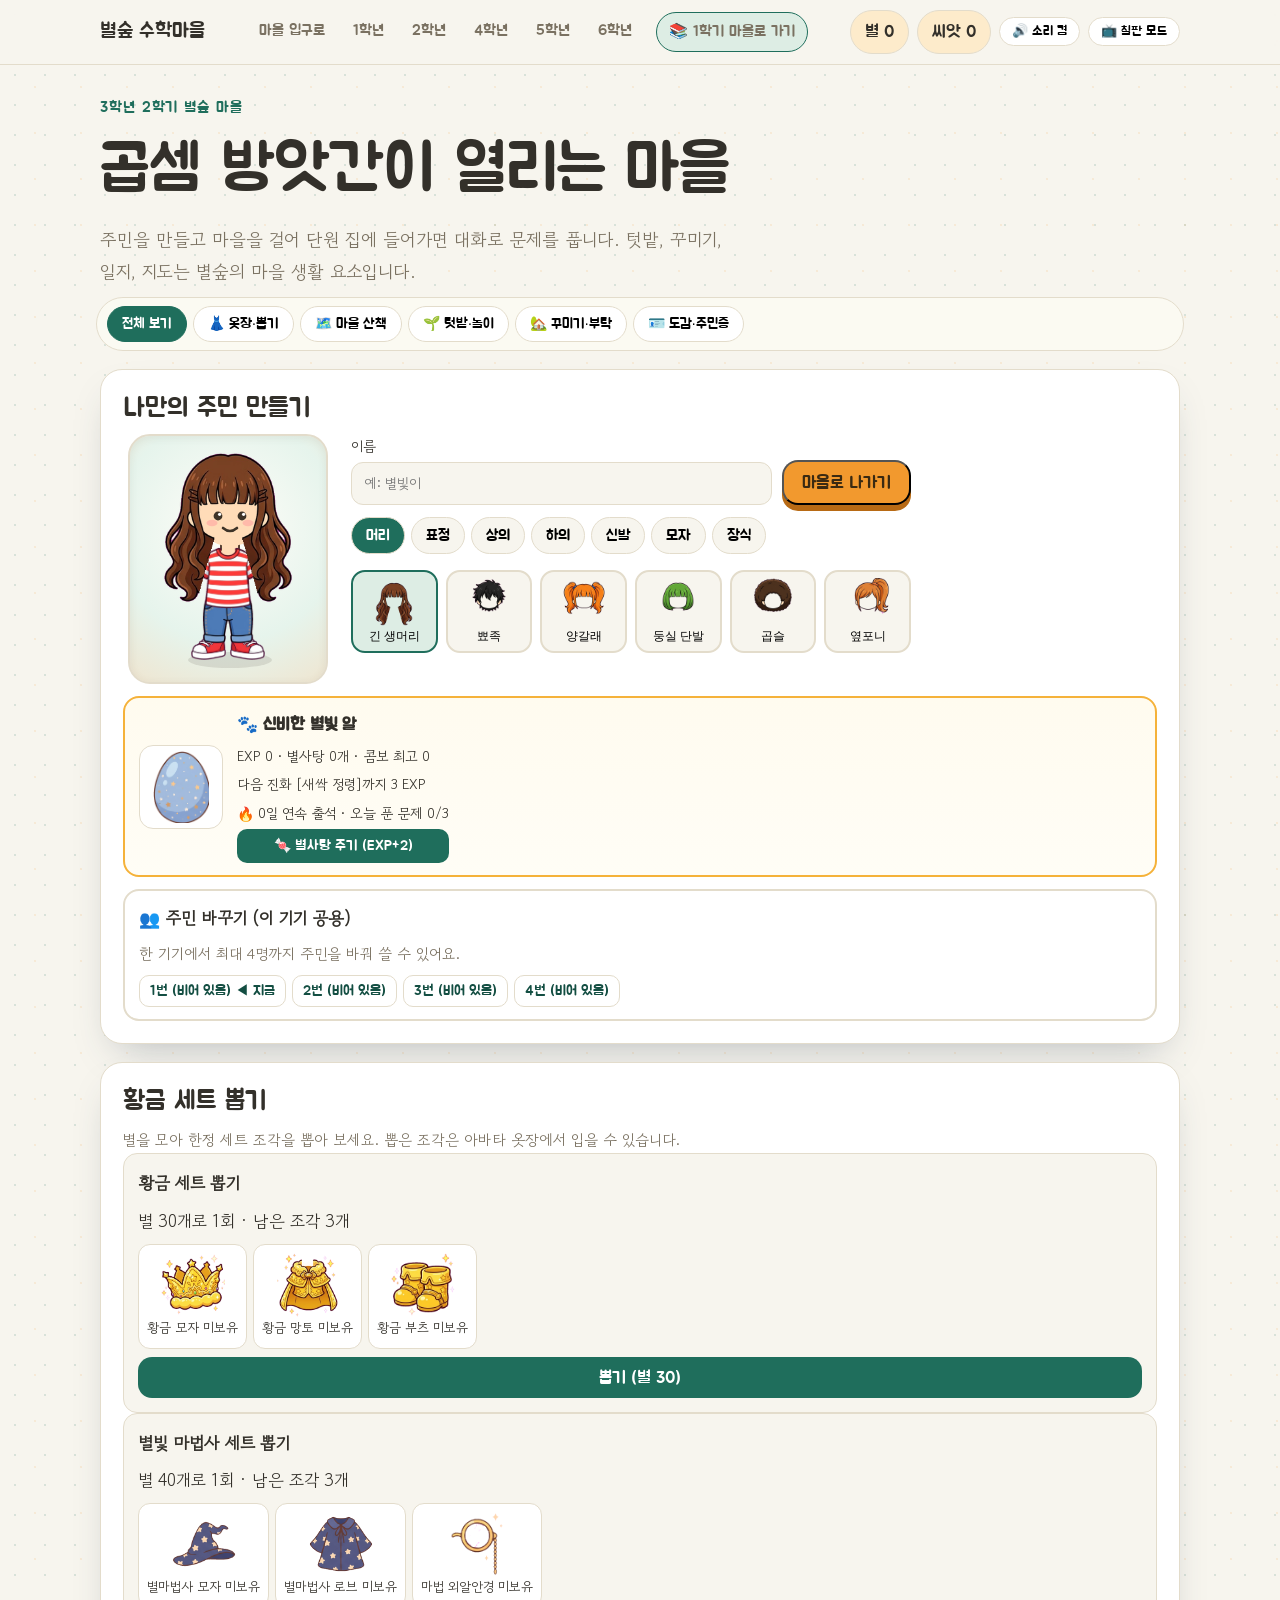
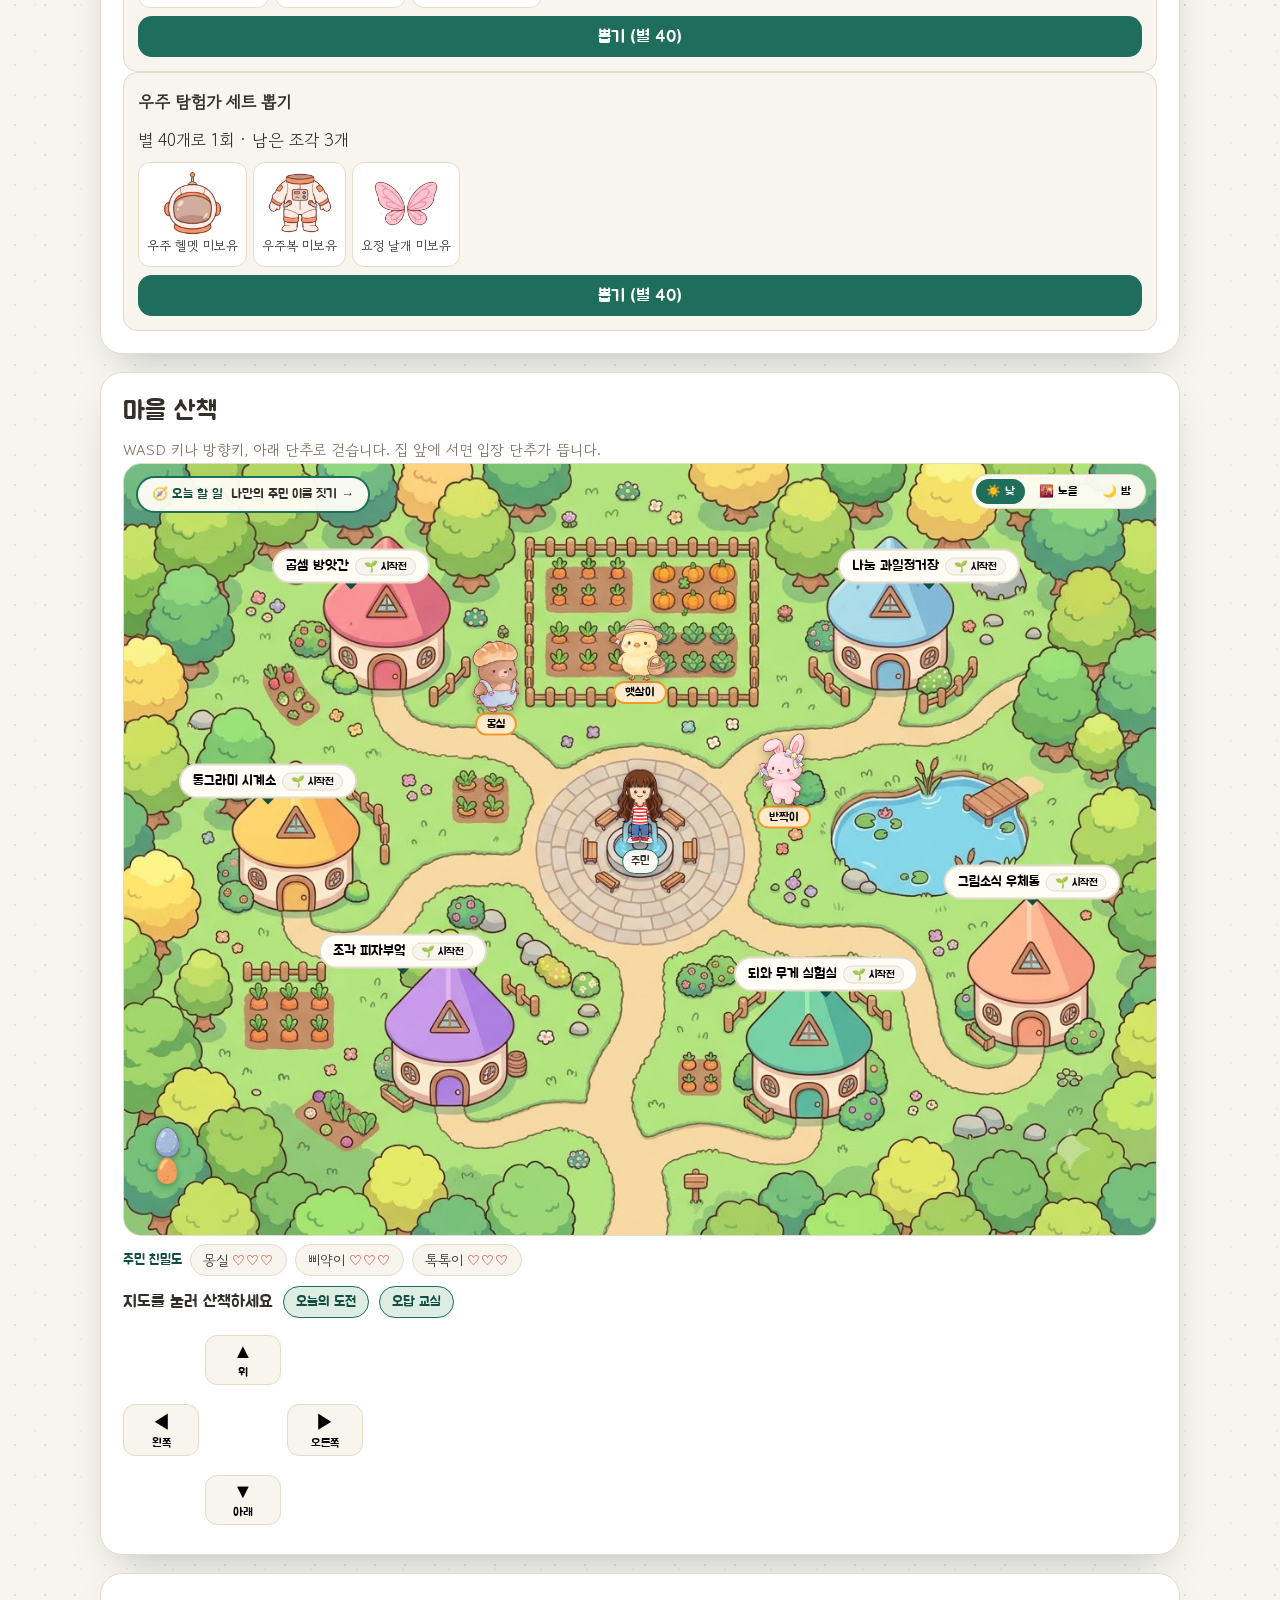
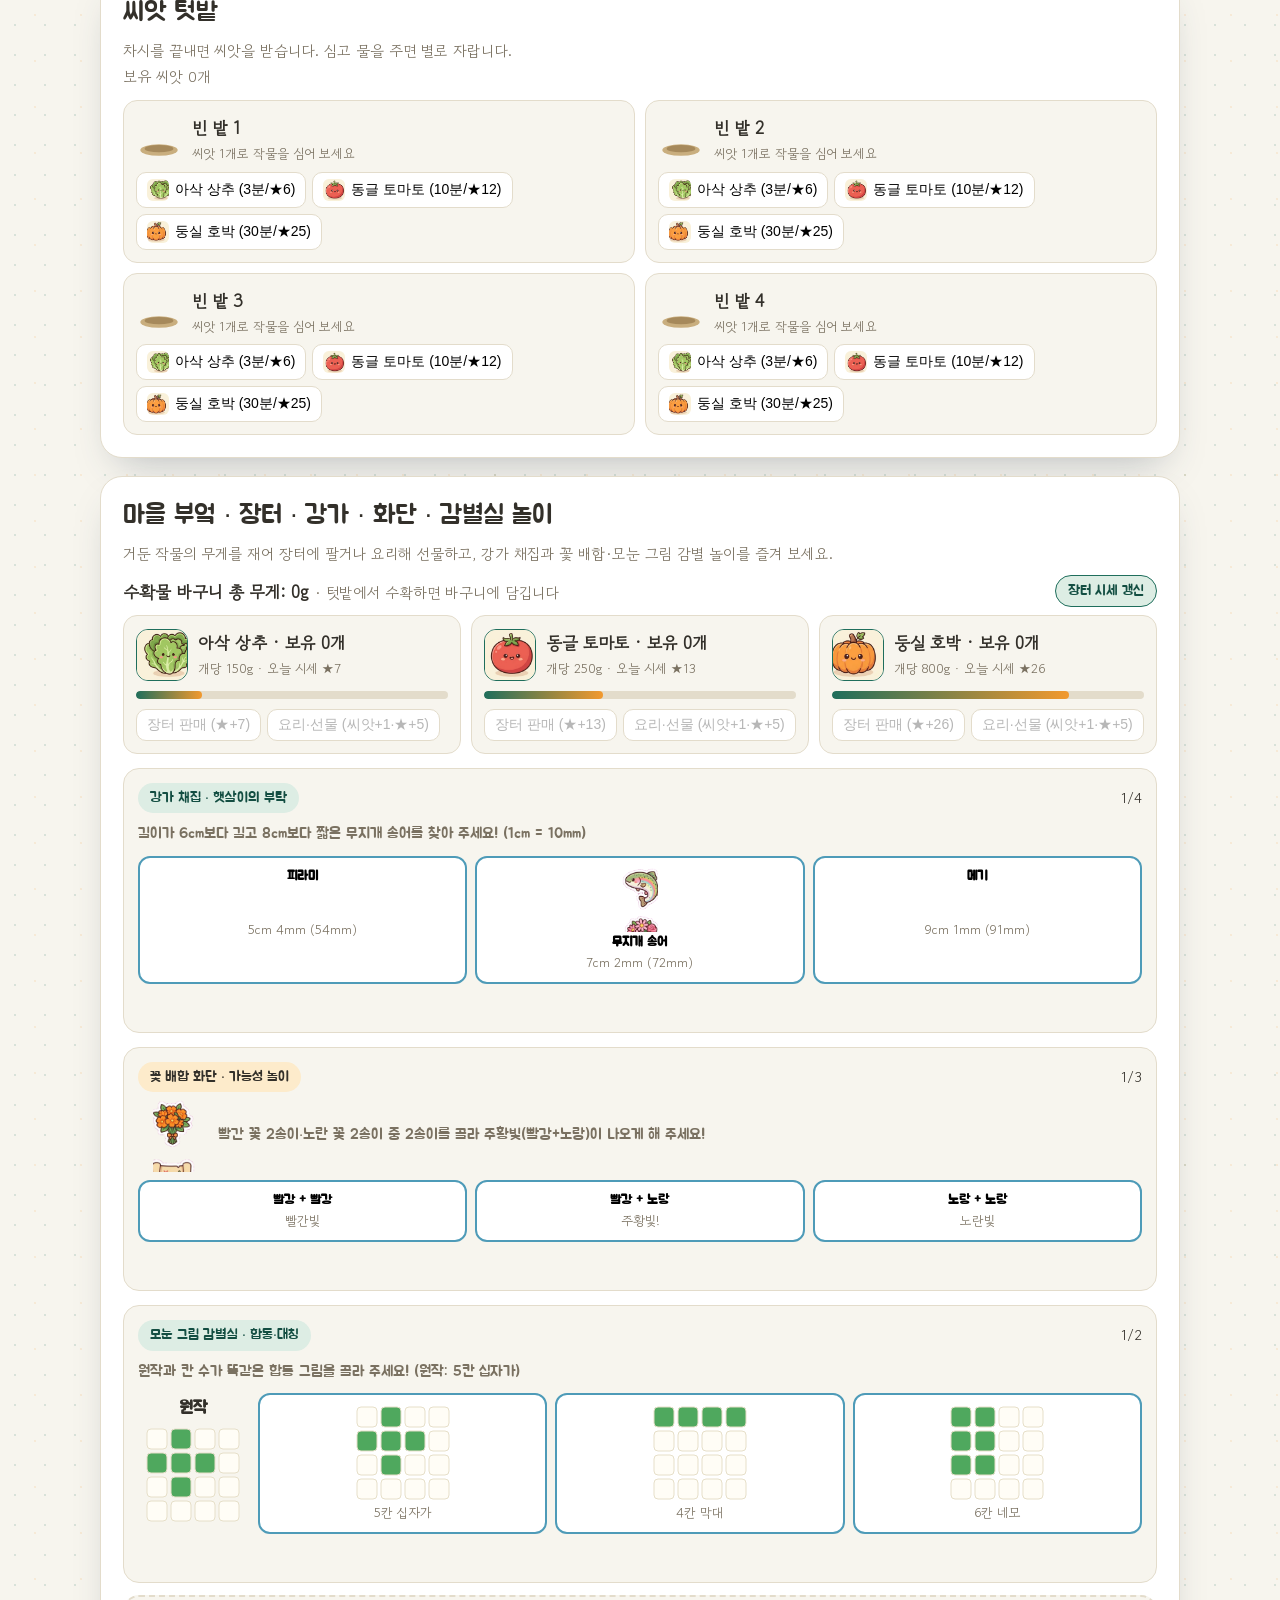
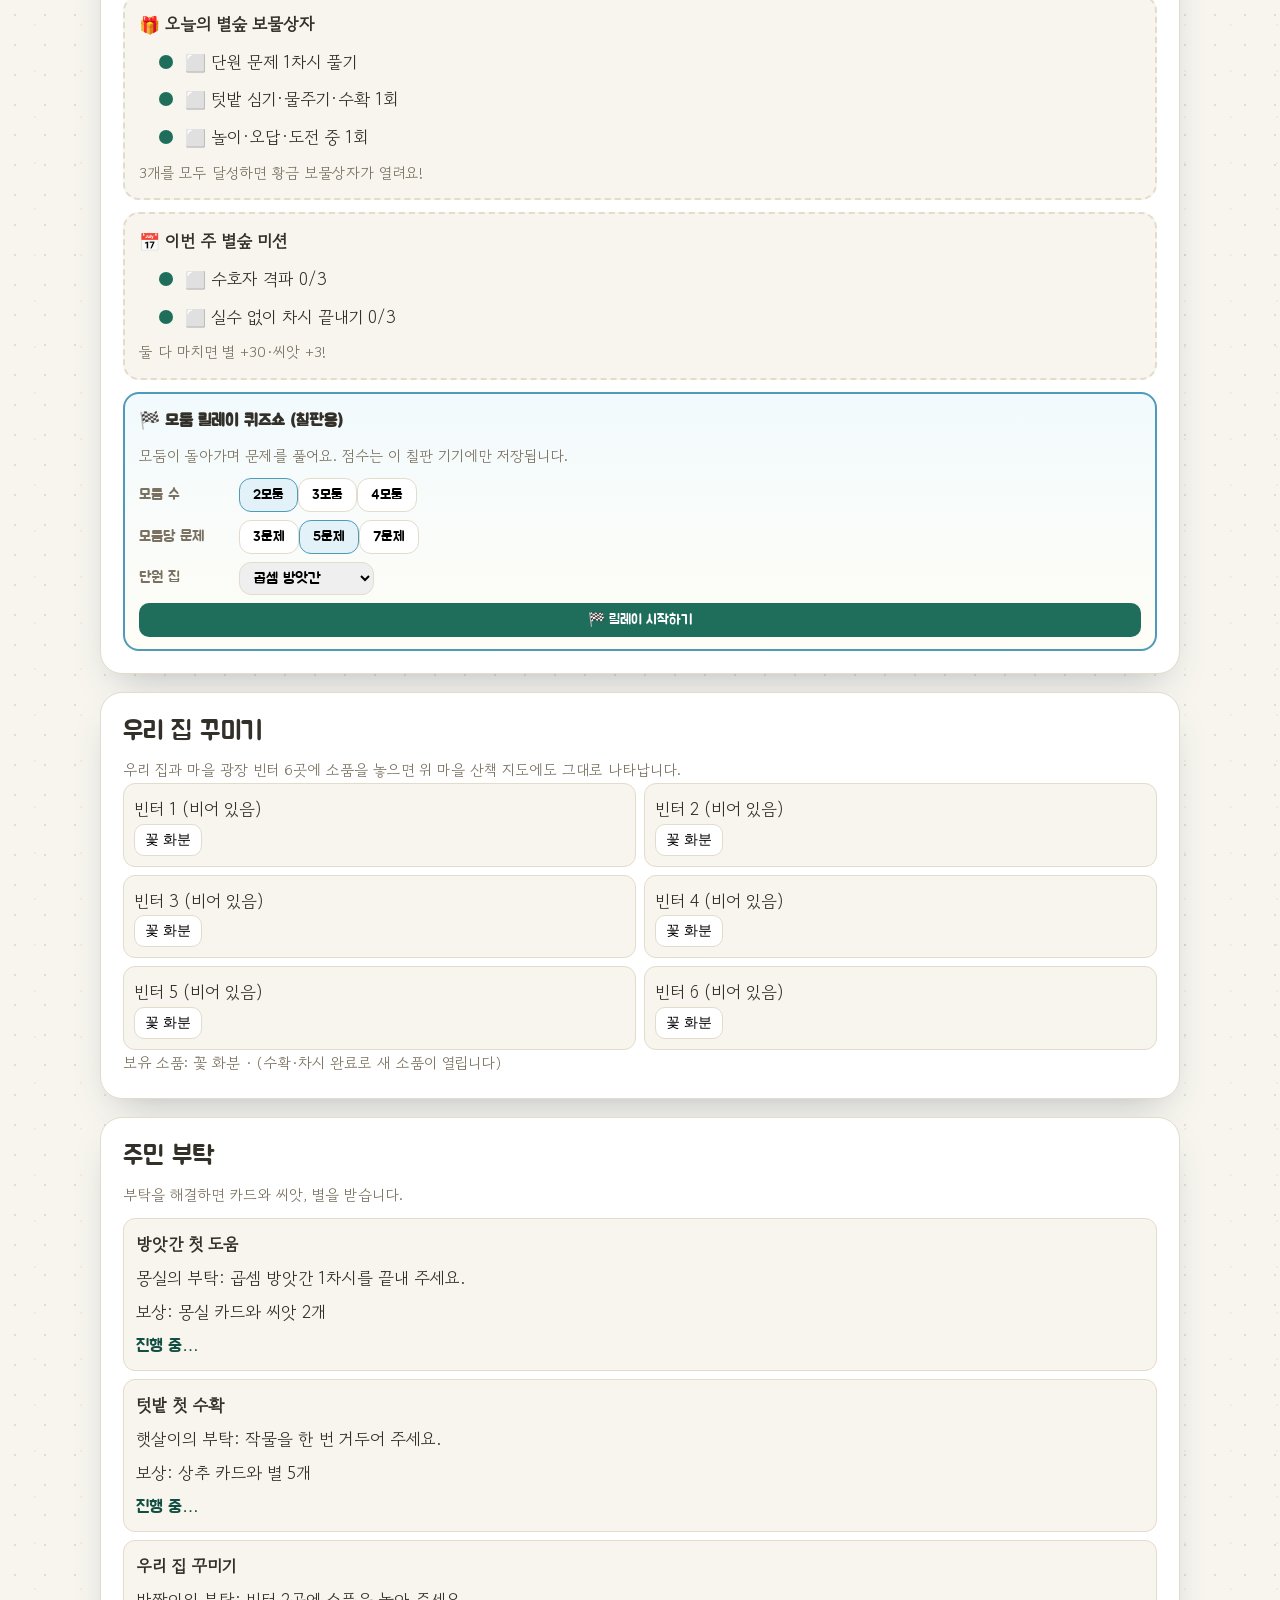
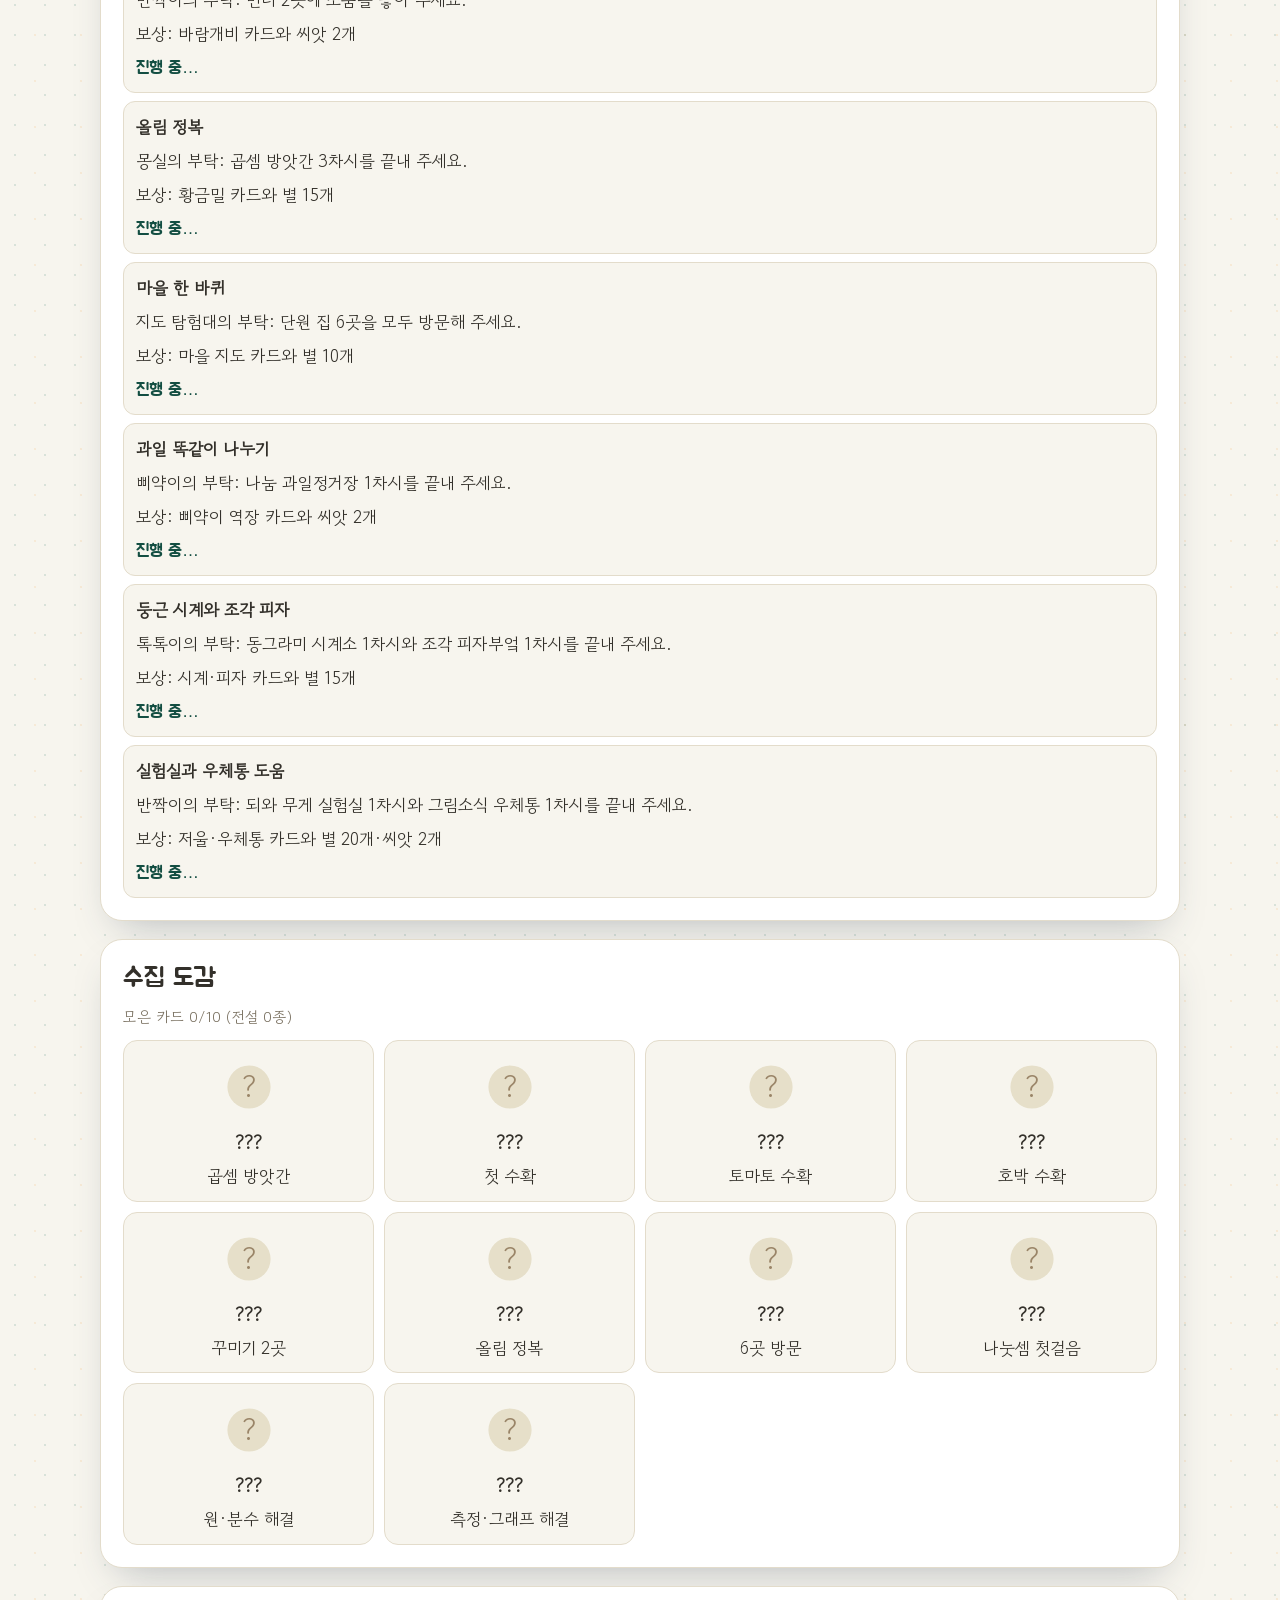
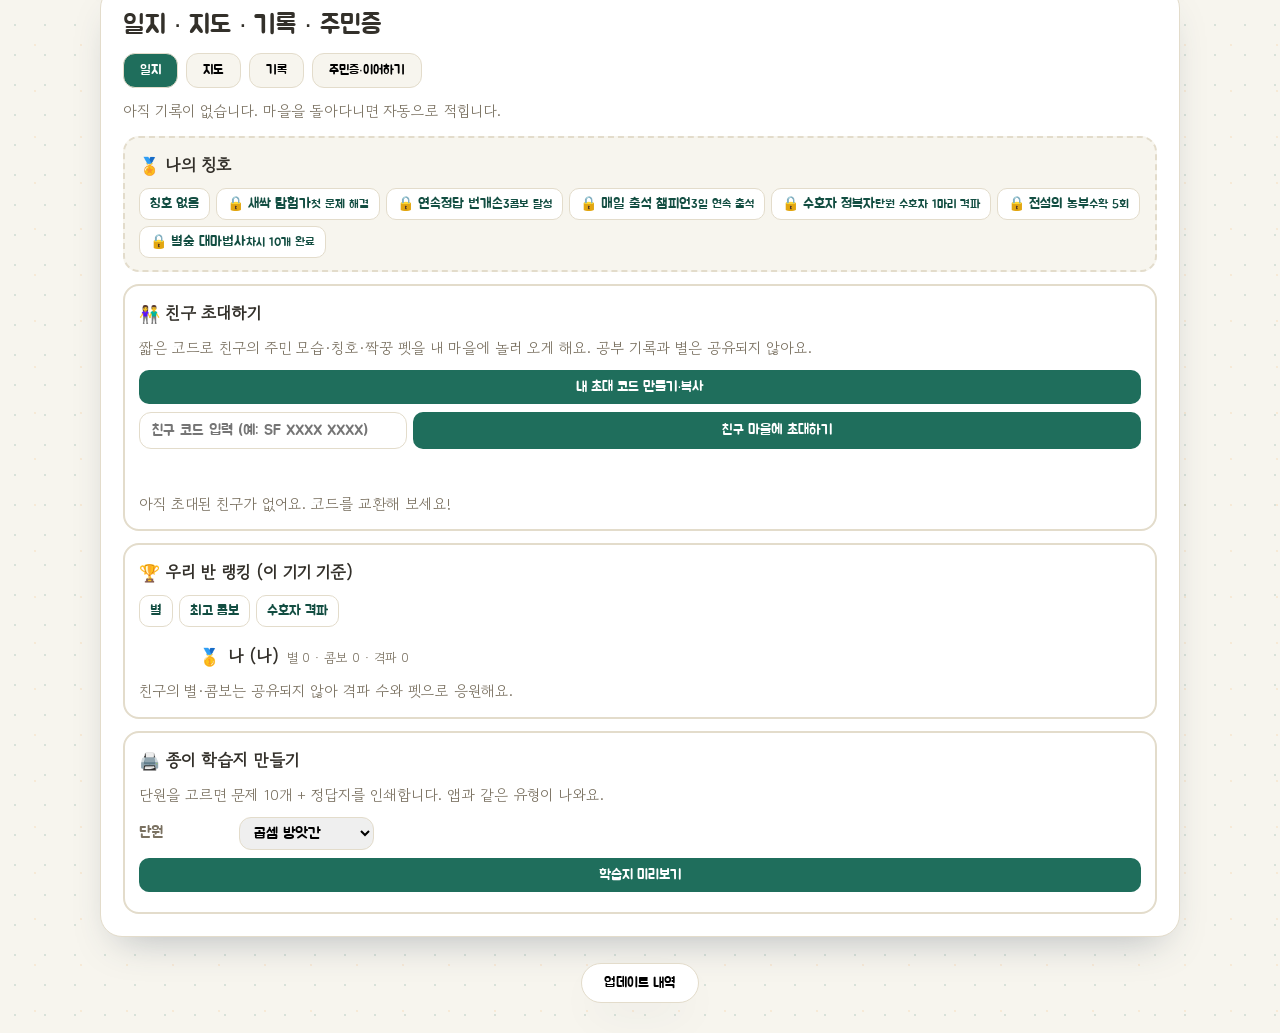
==== commit 7739391c: "1학기 마을 개통: 35개 단원·계절 기본학기·1학기 지도 6종·단원 맞춤 무한연습" ====
--- a/grade3/index.html
+++ b/grade3/index.html
@@ -11,7 +11,7 @@
 <meta name="theme-color" content="#1F6E5C">
 <link rel="apple-touch-icon" href="../assets/img/icon-192.png">
 <link rel="stylesheet" href="../assets/css/styles.css">
-<link rel="stylesheet" href="../assets/css/g3.css?v=29">
+<link rel="stylesheet" href="../assets/css/g3.css?v=34">
 <meta name="starforest-grade" content="g3">
 <meta name="g3" content="2d"> 
 </head>
@@ -117,31 +117,35 @@
 </div></div>
 <div id="toast" role="status" aria-live="polite"></div>
 <button id="historyBtn" type="button">업데이트 내역</button>
-<script src="../assets/js/g3-store.js?v=29"></script>
-<script src="../assets/js/g3-tune.js?v=29"></script>
-<script src="../assets/js/g3-pet.js?v=29"></script>
-<script src="../assets/js/g3-friend.js?v=29"></script>
-<script src="../assets/js/g3-questions.js?v=29"></script>
-<script src="../assets/js/g-visuals-extra.js?v=29"></script>
-<script src="../assets/js/g3-visuals.js?v=29"></script>
-<script src="../assets/js/g3-pad.js?v=29"></script>
-<script src="../assets/js/g3-ui.js?v=29"></script>
-<script src="../assets/js/g3-history.js?v=29"></script>
-<script src="../assets/js/g3-avatar.js?v=29"></script>
-<script src="../assets/js/g3-farm.js?v=29"></script>
-<script src="../assets/js/g3-play.js?v=29"></script>
-<script src="../assets/js/g3-deco.js?v=29"></script>
-<script src="../assets/js/g3-journal.js?v=29"></script>
-<script src="../assets/js/g3-report.js?v=29"></script>
-<script src="../assets/js/g3-dialog.js?v=29"></script>
-<script src="../assets/js/g3-map.js?v=30"></script>
-<script src="../assets/js/g3-quests.js?v=29"></script>
-<script src="../assets/js/g3-collect.js?v=29"></script>
-<script src="../assets/js/g3-gacha.js?v=29"></script>
-<script src="../assets/js/g3-relay.js?v=29"></script>
-<script src="../assets/js/g3-sheet.js?v=29"></script>
-<script src="../assets/js/g3-slots.js?v=29"></script>
-<script src="../assets/js/g3-boot.js?v=29"></script>
+<script src="../assets/js/g3-store.js?v=36"></script>
+<script src="../assets/js/g3-tune.js?v=34"></script>
+<script src="../assets/js/g3-pet.js?v=34"></script>
+<script src="../assets/js/g3-friend.js?v=34"></script>
+<script src="../assets/js/g3-questions.js?v=36"></script>
+<script src="../assets/js/g3-s1-data.js?v=36"></script>
+<script src="../assets/js/g3-sem.js?v=36"></script>
+<script src="../assets/js/g3-tags.js?v=34"></script>
+<script src="../assets/js/g3-understand.js?v=34"></script>
+<script src="../assets/js/g-visuals-extra.js?v=34"></script>
+<script src="../assets/js/g3-visuals.js?v=34"></script>
+<script src="../assets/js/g3-pad.js?v=36"></script>
+<script src="../assets/js/g3-ui.js?v=34"></script>
+<script src="../assets/js/g3-history.js?v=34"></script>
+<script src="../assets/js/g3-avatar.js?v=34"></script>
+<script src="../assets/js/g3-farm.js?v=34"></script>
+<script src="../assets/js/g3-play.js?v=34"></script>
+<script src="../assets/js/g3-deco.js?v=34"></script>
+<script src="../assets/js/g3-journal.js?v=34"></script>
+<script src="../assets/js/g3-report.js?v=34"></script>
+<script src="../assets/js/g3-dialog.js?v=34"></script>
+<script src="../assets/js/g3-map.js?v=34"></script>
+<script src="../assets/js/g3-quests.js?v=34"></script>
+<script src="../assets/js/g3-collect.js?v=34"></script>
+<script src="../assets/js/g3-gacha.js?v=34"></script>
+<script src="../assets/js/g3-relay.js?v=34"></script>
+<script src="../assets/js/g3-sheet.js?v=34"></script>
+<script src="../assets/js/g3-slots.js?v=34"></script>
+<script src="../assets/js/g3-boot.js?v=34"></script>
 <script src="../assets/js/pwa.js"></script>
 </body>
 </html>
--- a/assets/css/styles.css
+++ b/assets/css/styles.css
@@ -43,7 +43,14 @@
 .tag.coral { background: #F9DED8; color: var(--ink); }
 .bar { position: sticky; top: 0; z-index: 20; background: rgba(247, 245, 238, .92); border-bottom: 1px solid var(--line); backdrop-filter: blur(10px); }
 .bar-in { display: flex; align-items: center; gap: 18px; padding-block: 10px; }
-.logo { display: flex; align-items: center; gap: 8px; font-family: var(--display); font-size: 20px; text-decoration: none; }
+.logo { display: flex; align-items: center; gap: 8px; font-family: var(--display); font-size: 20px; text-decoration: none; white-space: nowrap; flex-shrink: 0; }
+@media (max-width: 960px) {
+  .bar-in { flex-wrap: wrap; gap: 6px 10px; padding-block: 8px; }
+  .logo { font-size: 17px; }
+  .logo svg { width: 22px; height: 22px; }
+  .bar nav { order: 3; flex: 1 1 100%; margin-left: 0; overflow-x: visible; flex-wrap: wrap; row-gap: 4px; }
+  .bar nav a { font-size: 14px; padding: 5px 10px; }
+}
 .logo svg { width: 26px; height: 26px; }
 .bar nav { display: flex; gap: 4px; margin-left: auto; overflow-x: auto; }
 .bar nav a { font-family: var(--display); font-size: 15px; text-decoration: none; padding: 6px 12px; border-radius: 999px; color: var(--ink-soft); white-space: nowrap; }
@@ -153,7 +160,7 @@
 .site-foot ul { list-style: none; margin: 0; padding: 0; display: grid; gap: 6px; font-size: 15px; }
 .site-foot a { text-decoration: none; }
 .copy-line { margin-top: 18px; font-size: 14px; }
-#historyBtn { position: fixed; right: 16px; bottom: 16px; z-index: 40; font-family: var(--display); font-size: 14px; padding: 10px 16px; border-radius: 999px; border: 1px solid var(--line); background: var(--card); box-shadow: var(--shadow); cursor: pointer; }
+#historyBtn { display: block; margin: 26px auto calc(30px + env(safe-area-inset-bottom, 0px)); font-family: var(--display); font-size: 14px; padding: 10px 22px; border-radius: 999px; border: 1px solid var(--line); background: var(--card); box-shadow: var(--shadow); cursor: pointer; }
 dialog { position: relative; border: 1px solid var(--line); border-radius: 18px; padding: 22px; max-width: min(540px, 94vw); }
 dialog::backdrop { background: rgba(46, 64, 87, .40); }
 dialog h3 { font-size: 22px; margin-bottom: 10px; padding-right: 44px; }
@@ -161,10 +168,14 @@
 @media (prefers-reduced-motion: reduce) { dialog .dlg-x { transition: none; } }
 dialog button { font-family: var(--display); margin-top: 12px; padding: 10px 18px; border-radius: 12px; border: 1px solid var(--line); background: var(--paper); cursor: pointer; }
 .trial-card { margin-top: 14px; border: 1px solid var(--line); border-radius: 16px; padding: 14px; background: var(--paper); display: grid; gap: 10px; }
-.trial-top { display: flex; justify-content: space-between; align-items: center; gap: 8px; }
+.trial-top { display: flex; justify-content: space-between; align-items: center; gap: 8px; flex-wrap: wrap; }
 .trial-svg svg { display: block; width: 100%; height: auto; border-radius: 12px; background: #fff; border: 1px solid var(--line); }
 .trial-q { font-family: var(--display); font-size: 19px; line-height: 1.4; }
-.trial-choices { display: grid; grid-template-columns: repeat(3, 1fr); gap: 8px; }
+.trial-choices { display: grid; grid-template-columns: repeat(3, minmax(0, 1fr)); gap: 8px; }
+.trial-choices .trial-choice { min-width: 0; }
+@media (max-width: 560px) {
+  .trial-choices { grid-template-columns: repeat(2, minmax(0, 1fr)); }
+}
 .trial-choice { margin-top: 0; font-size: 18px; padding: 12px 10px; border-radius: 14px; background: var(--card); border: 2px solid var(--leaf); color: var(--ink); }
 .trial-choices.low-mode .trial-choice { font-size: 22px; padding: 16px 10px; background: var(--sun-pale); border-color: var(--sun); }
 .trial-fb { font-size: 15px; color: var(--leaf-deep); min-height: 24px; }
--- a/assets/css/g3.css
+++ b/assets/css/g3.css
@@ -1,8 +1,9 @@
 .g3head { padding-block: 30px 10px; }
 [hidden] { display: none !important; }
 .g3head h1 { font-size: clamp(34px, 6vw, 64px); }
-.purse { display: flex; gap: 8px; margin-left: auto; font-family: var(--display); }
-.purse span { background: var(--sun-pale); border: 1px solid var(--line); border-radius: 999px; padding: 6px 14px; }
+.purse { display: flex; gap: 8px; margin-left: auto; font-family: var(--display); align-items: center; }
+.purse span { background: var(--sun-pale); border: 1px solid var(--line); border-radius: 999px; padding: 6px 14px; white-space: nowrap; }
+.purse .sfx-btn { white-space: nowrap; flex-shrink: 0; }
 .card { background: var(--card); border: 1px solid var(--line); border-radius: 22px; padding: 22px; margin-block: 18px; box-shadow: var(--shadow); }
 .card h2 { font-size: 26px; margin-bottom: 8px; }
 .hint { color: var(--ink-soft); font-size: 15px; }
@@ -138,6 +139,23 @@
 .npc { background: var(--leaf-pale); border-radius: 12px; padding: 10px 14px; font-size: 16px; }
 .lessons { display: grid; gap: 8px; margin-top: 10px; }
 .lesson { font-family: var(--display); font-size: 17px; text-align: left; padding: 12px 16px; border-radius: 14px; border: 1px solid var(--line); background: var(--paper); }
+.focus-btn { border-color: #7FA8E8; background: linear-gradient(180deg, #F2F7FF, #E7F0FF); }
+.understand-board { grid-column: 1 / -1; display: grid; gap: 6px; margin-top: 8px; padding: 12px 14px; border: 2px solid var(--line); border-radius: 16px; background: var(--card); }
+.ubar { position: relative; display: flex; justify-content: space-between; align-items: center; gap: 8px; padding: 8px 10px; border-radius: 10px; background: #EFEAD9; overflow: hidden; font-size: 13px; }
+.ubar i { position: relative; z-index: 1; font-style: normal; font-family: var(--display); }
+.ubar em { position: relative; z-index: 1; font-style: normal; color: var(--ink-soft); }
+.ubar u { position: absolute; left: 0; top: 0; bottom: 0; background: #CFE3C9; text-decoration: none; }
+.ubar.weak u { background: #F6C9BC; }
+.ubar.master u { background: #9FD3A8; }
+.ubar.normal u { background: #F3E0A6; }
+.lr-grid { display: grid; grid-template-columns: repeat(3, 1fr); gap: 8px; width: 100%; }
+.lr-box { border: 1px solid var(--line); border-radius: 12px; padding: 8px 10px; background: var(--paper); display: grid; gap: 4px; text-align: center; }
+.lr-box b { font-family: var(--display); font-size: 15px; }
+.lr-box span { font-size: 13px; color: var(--ink-soft); }
+.lr-sec { width: 100%; text-align: left; display: grid; gap: 6px; border-top: 1px dashed var(--line); padding-top: 10px; }
+.lr-list { margin: 0 0 0 20px; display: grid; gap: 4px; }
+.lr-list li { display: flex; justify-content: space-between; gap: 10px; flex-wrap: wrap; }
+.lr-list li span { color: var(--ink-soft); font-size: 13px; }
 .crumb { color: var(--ink-soft); font-size: 14px; }
 .q { font-family: var(--display); font-size: 30px; margin: 8px 0; }
 .ansrow { display: flex; gap: 8px; }
@@ -321,6 +339,14 @@
   body.print-news #reportPane, body.print-news #reportBox, body.print-news .rep-grid, body.print-news #newsCard { display: block !important; }
   body.print-news #reportBox .idcard, body.print-news #reportBox .diploma#diplomaCard, body.print-news #reportBox .savebox { display: none !important; }
   body.print-news #newsCard { border: 3px double #333; break-inside: avoid; }
+  body.print-learning header.bar, body.print-learning .g3head, body.print-learning #avatar, body.print-learning #gachaSec, body.print-learning #village, body.print-learning #farm, body.print-learning #playSec, body.print-learning #deco, body.print-learning #quests, body.print-learning #collect, body.print-learning #historyBtn, body.print-learning #toast, body.print-learning #dlg { display: none !important; }
+  body.print-learning #note .tabs, body.print-learning #note #journalPane, body.print-learning #note #mapPane, body.print-learning #note #recordPane, body.print-learning #note .savebox, body.print-learning #note .idcard { display: none !important; }
+  body.print-learning main.wrap { width: 100%; padding: 0; }
+  body.print-learning #note { border: none; box-shadow: none; }
+  body.print-learning #reportPane, body.print-learning #reportBox, body.print-learning .rep-grid, body.print-learning #learningReportCard { display: block !important; }
+  body.print-learning #reportBox .idcard, body.print-learning #reportBox .diploma#diplomaCard, body.print-learning #reportBox .savebox, body.print-learning #reportBox #newsCard, body.print-learning #reportBox .pal-sec { display: none !important; }
+  body.print-learning #learningReportCard { border: 3px double #333; break-inside: avoid; }
+  body.print-learning #learningReportCard .mini-act { display: none !important; }
 }
 #sheetPrint { display: none; }
 .sheet-prev ol { margin: 8px 0 8px 20px; display: grid; gap: 6px; }
@@ -395,3 +421,31 @@
 .manip-row button:active { transform: scale(.96); }
 .manip-row span { font-family: var(--display); font-size: 14px; color: var(--leaf-deep); }
 .manip-msg { margin: 6px 0 2px; font-family: var(--display); font-size: 14px; color: var(--leaf-deep); background: var(--leaf-pale); border-radius: 10px; padding: 6px 12px; }
+/* 좁은 화면(휴대폰) 대응: 헤더 2행, 선택지 2열, 지도 이름표 축소 */
+@media (max-width: 960px) {
+  .purse { margin-left: auto; gap: 6px; flex-wrap: wrap; justify-content: flex-end; }
+  .purse span { padding: 4px 10px; font-size: 14px; }
+  .sfx-btn { font-size: 12px; padding: 4px 10px; }
+  .zonebar { position: static; }
+}
+@media (max-width: 560px) {
+  .rchoices { grid-template-columns: repeat(2, minmax(0, 1fr)); }
+  .rchoice { min-width: 0; }
+  .river-qimg { width: 56px; height: 56px; }
+  .grid-row { grid-template-columns: 1fr; }
+  .grid-picks { grid-template-columns: repeat(2, minmax(0, 1fr)); }
+  .pin { font-size: 12px; padding: 4px 9px; max-width: 44vw; overflow: hidden; text-overflow: ellipsis; }
+  .pin .lv-badge { display: none; }
+  .friend-img { width: 40px; max-height: 56px; }
+  .friend-name { font-size: 11px; padding: 1px 8px; }
+  #token { width: 56px; height: 84px; margin: -68px 0 0 -28px; }
+  #token .tk-fig { width: 56px; height: 66px; }
+  #token .tk-fig .av-rig { transform: scale(.28); }
+  #lowToken { width: 56px; height: 84px; margin: -68px 0 0 -28px; }
+  #lowToken .tk-fig { width: 56px; height: 66px; }
+  #lowToken .tk-fig .av-rig { transform: scale(.28); }
+  .low-pin { font-size: 13px; padding: 6px 10px; }
+  .maptime-bar button { font-size: 11px; padding: 4px 8px; }
+  .todo-compass { font-size: 12px; padding: 6px 10px; max-width: 72%; }
+  .todo-compass b { min-width: 0; overflow: hidden; text-overflow: ellipsis; white-space: nowrap; }
+}
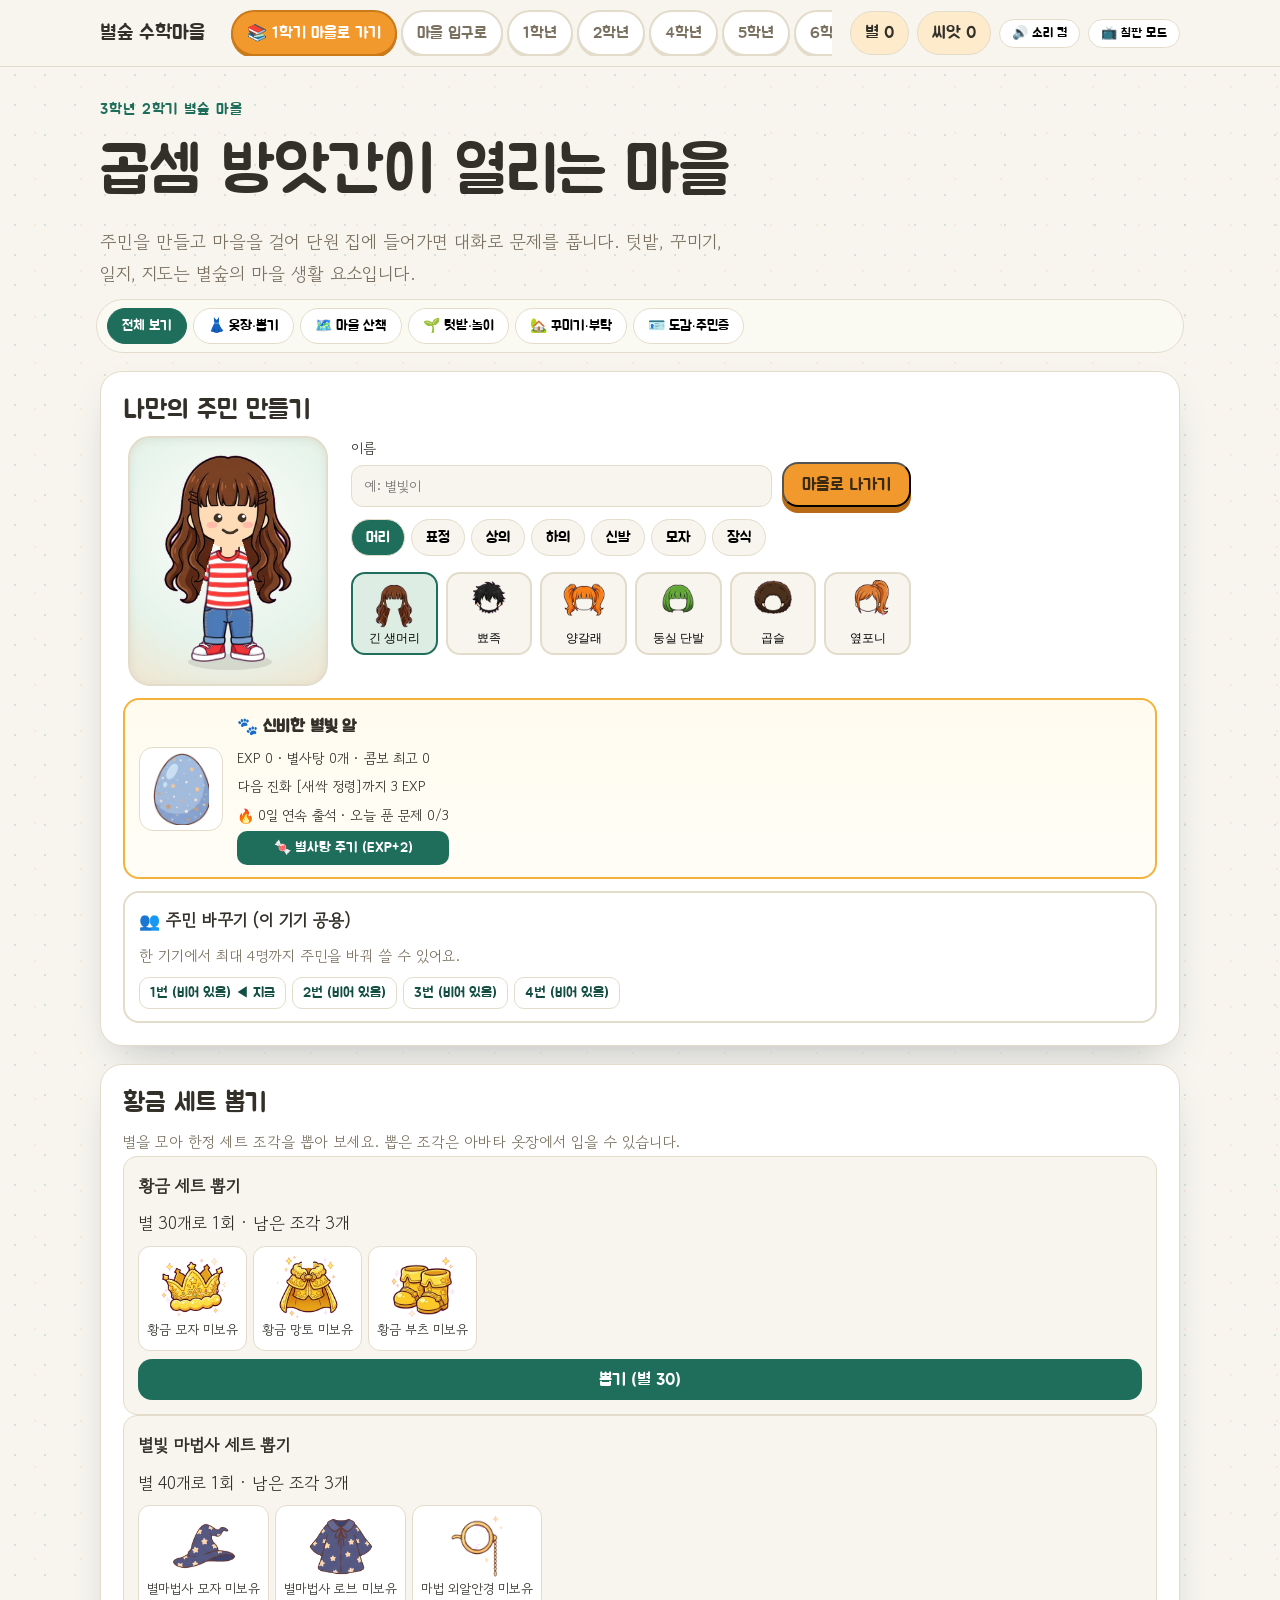
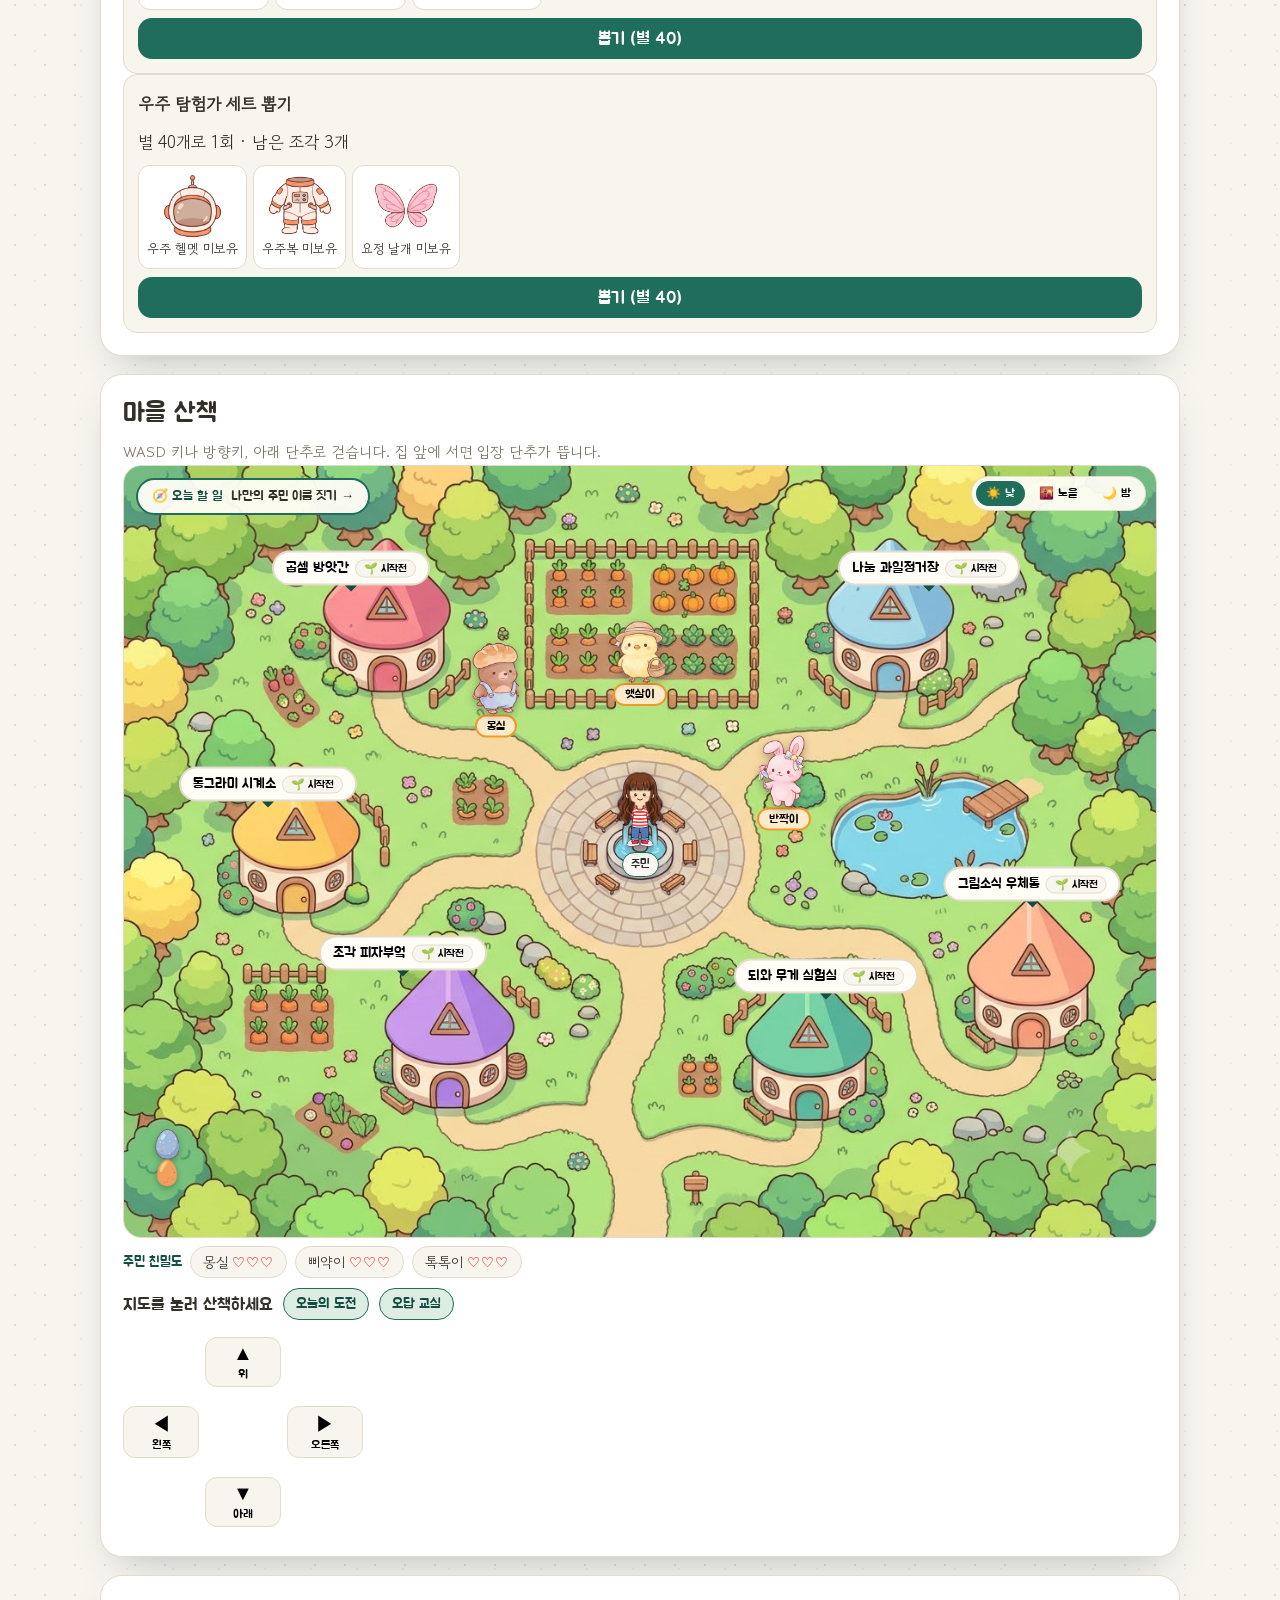
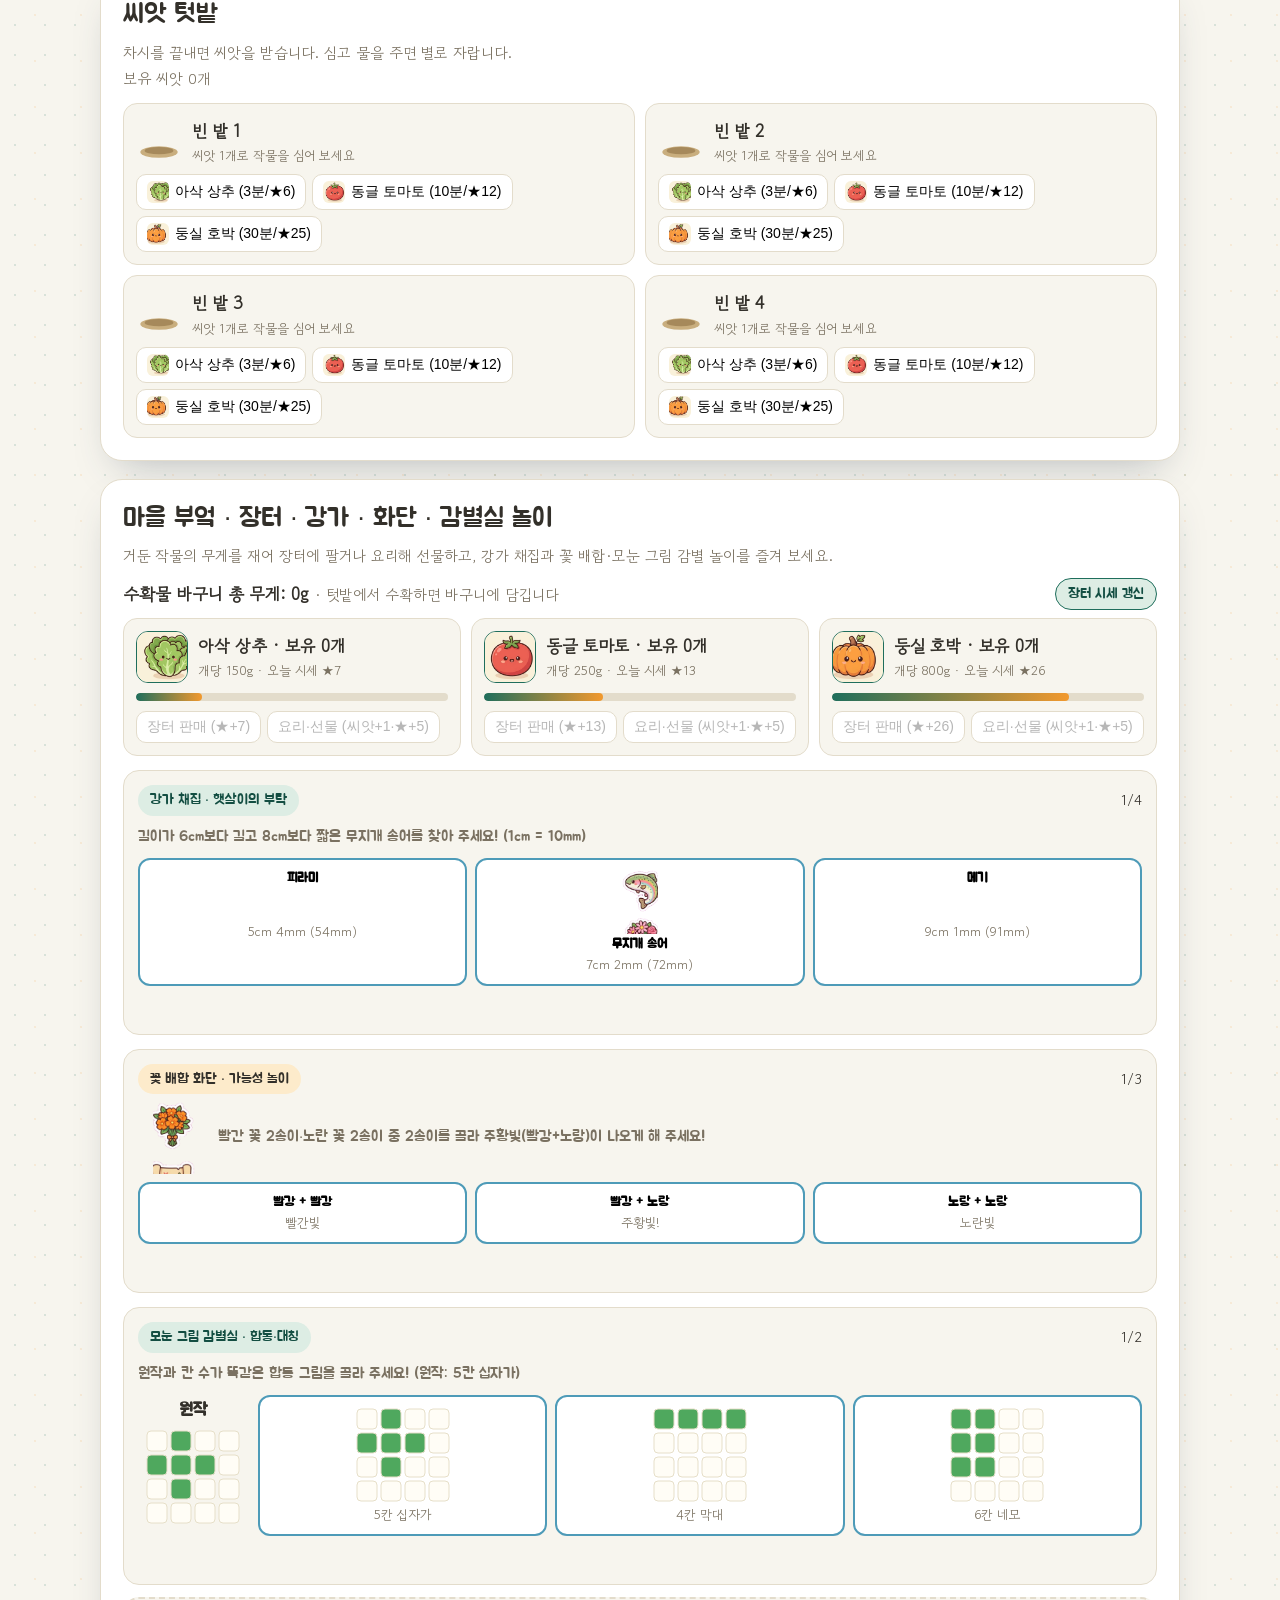
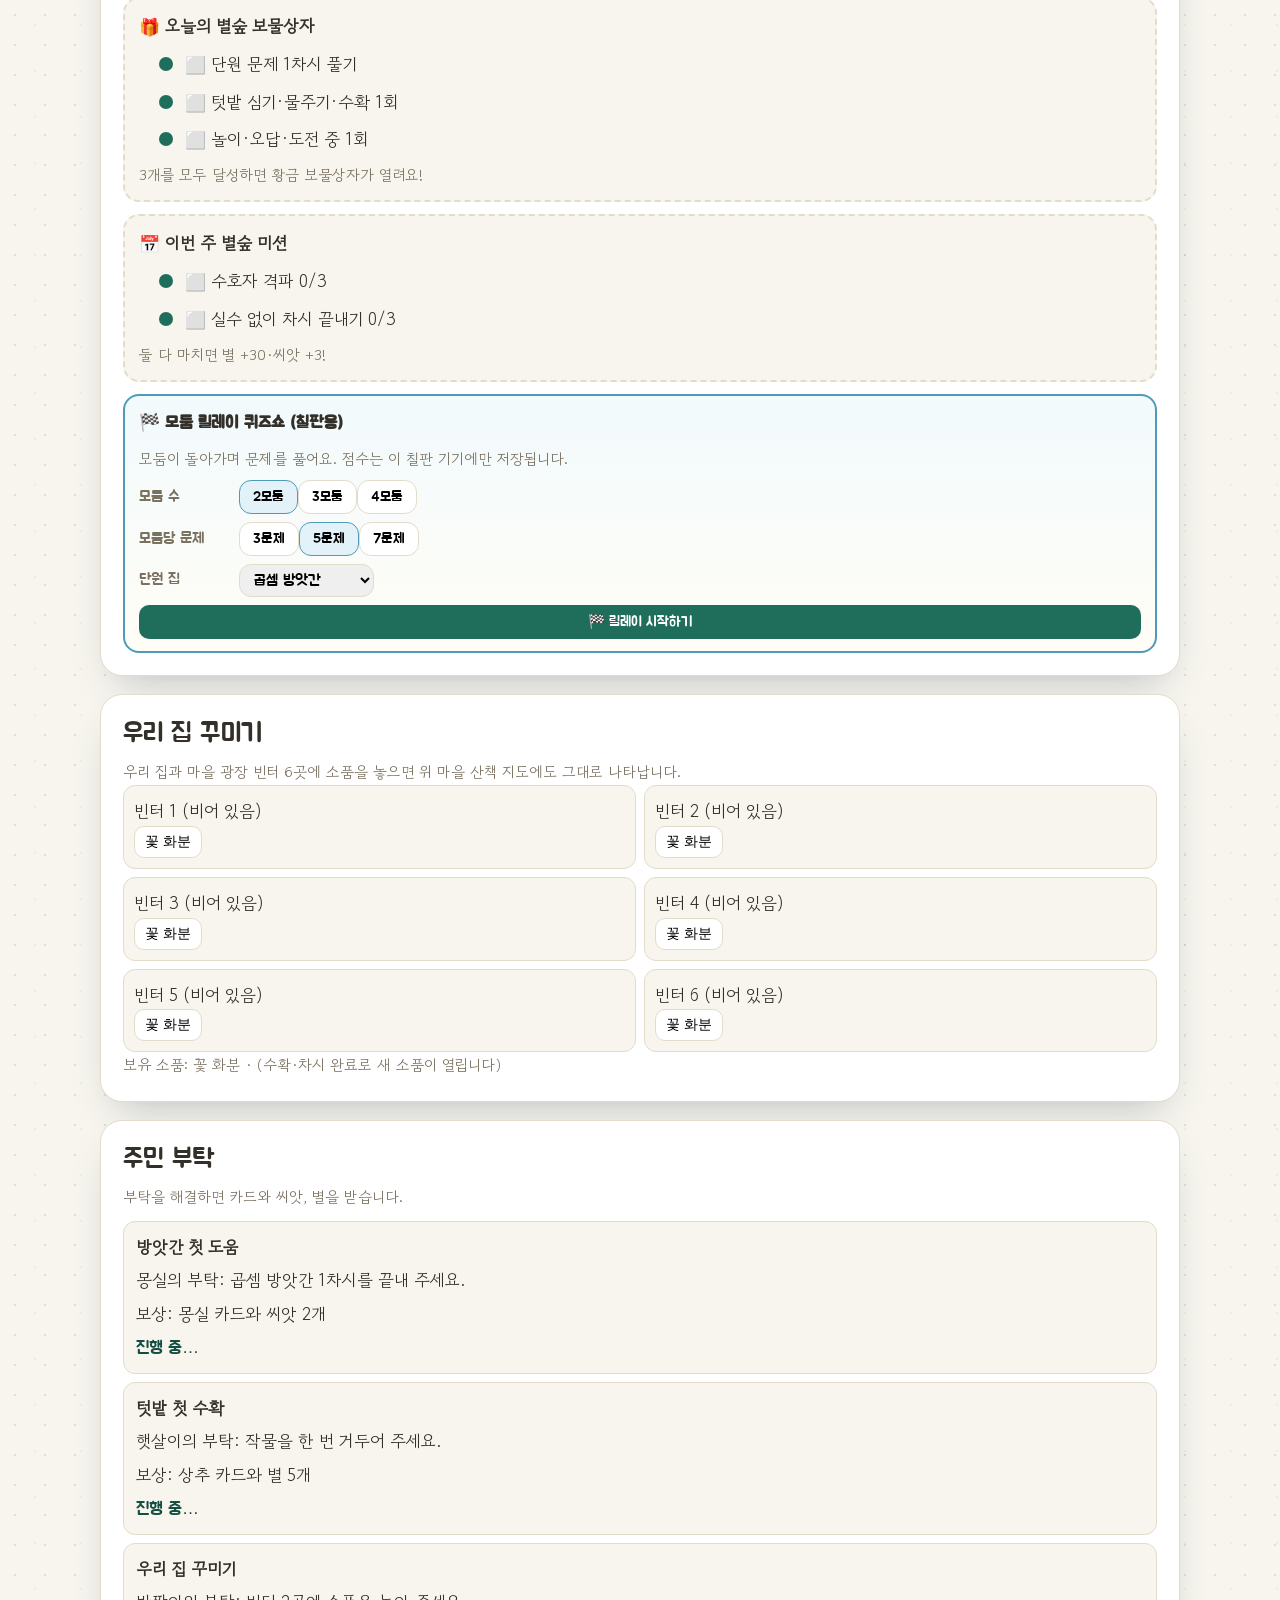
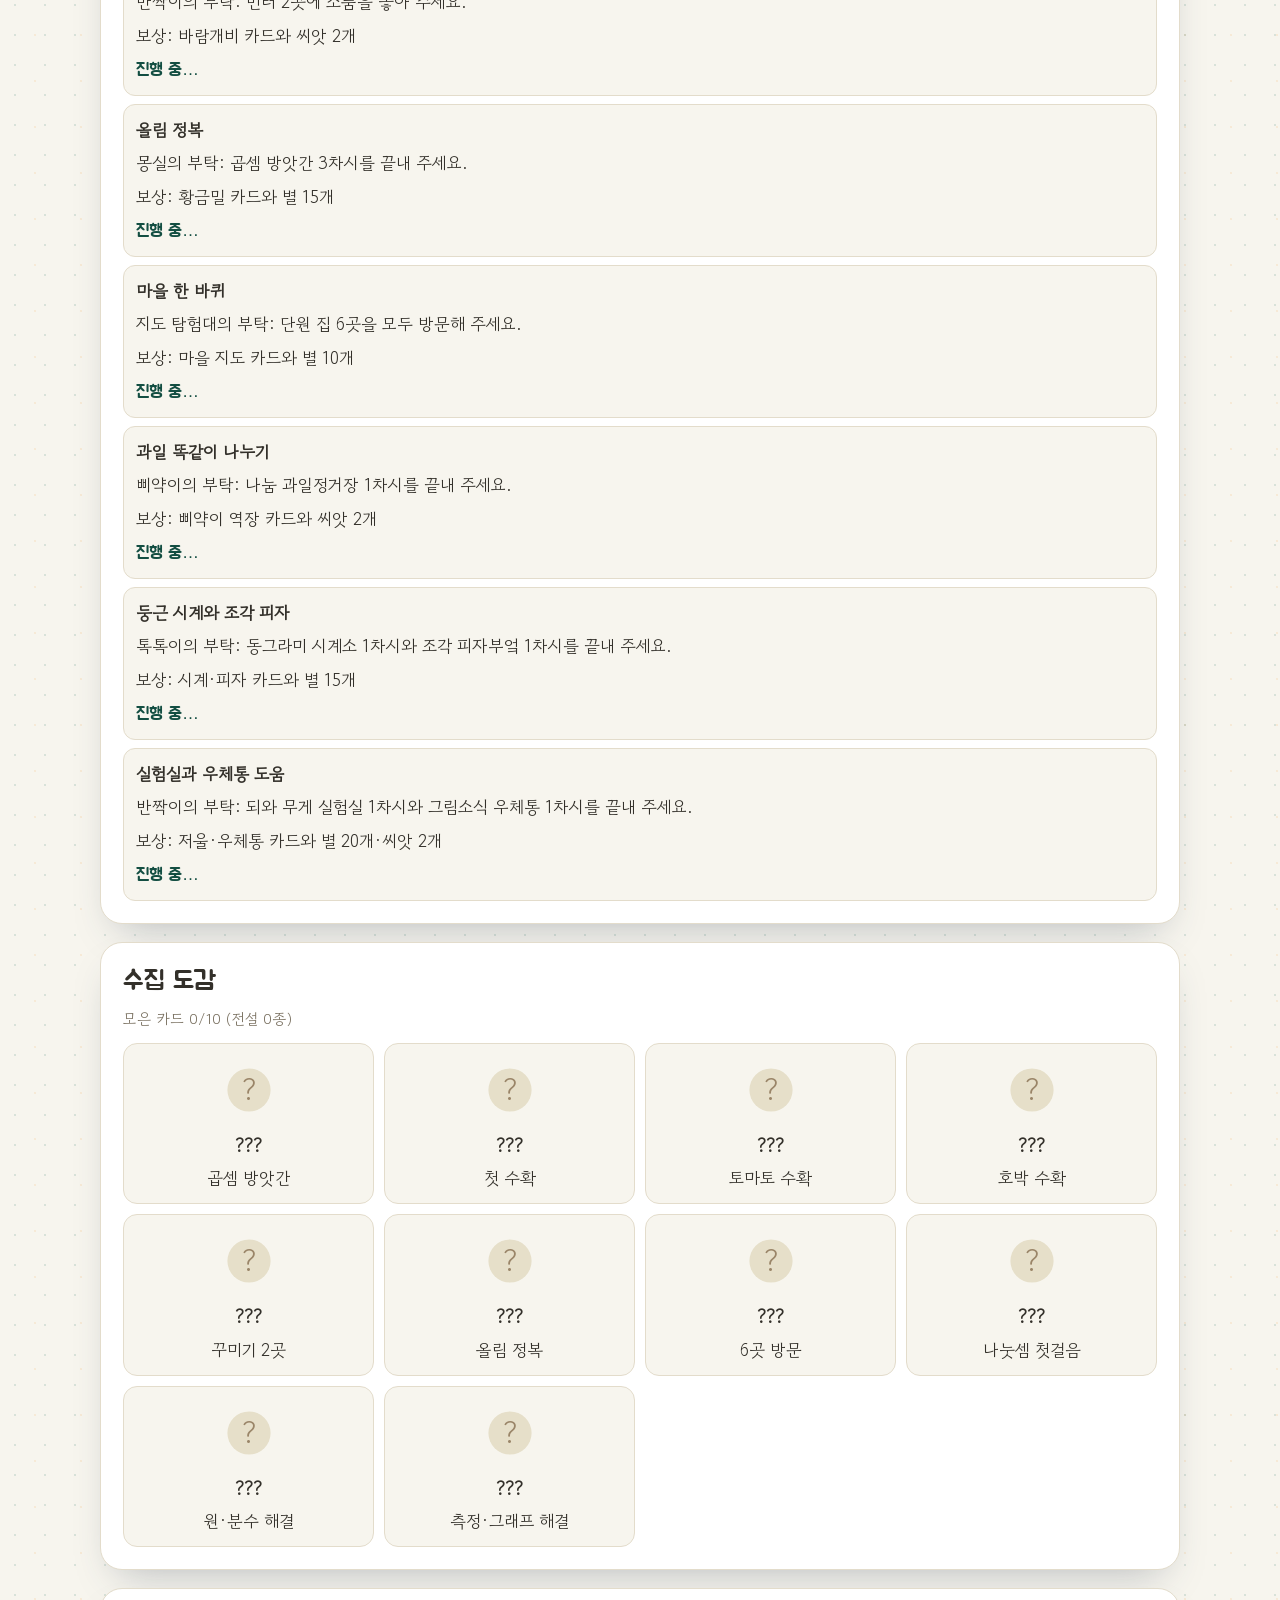
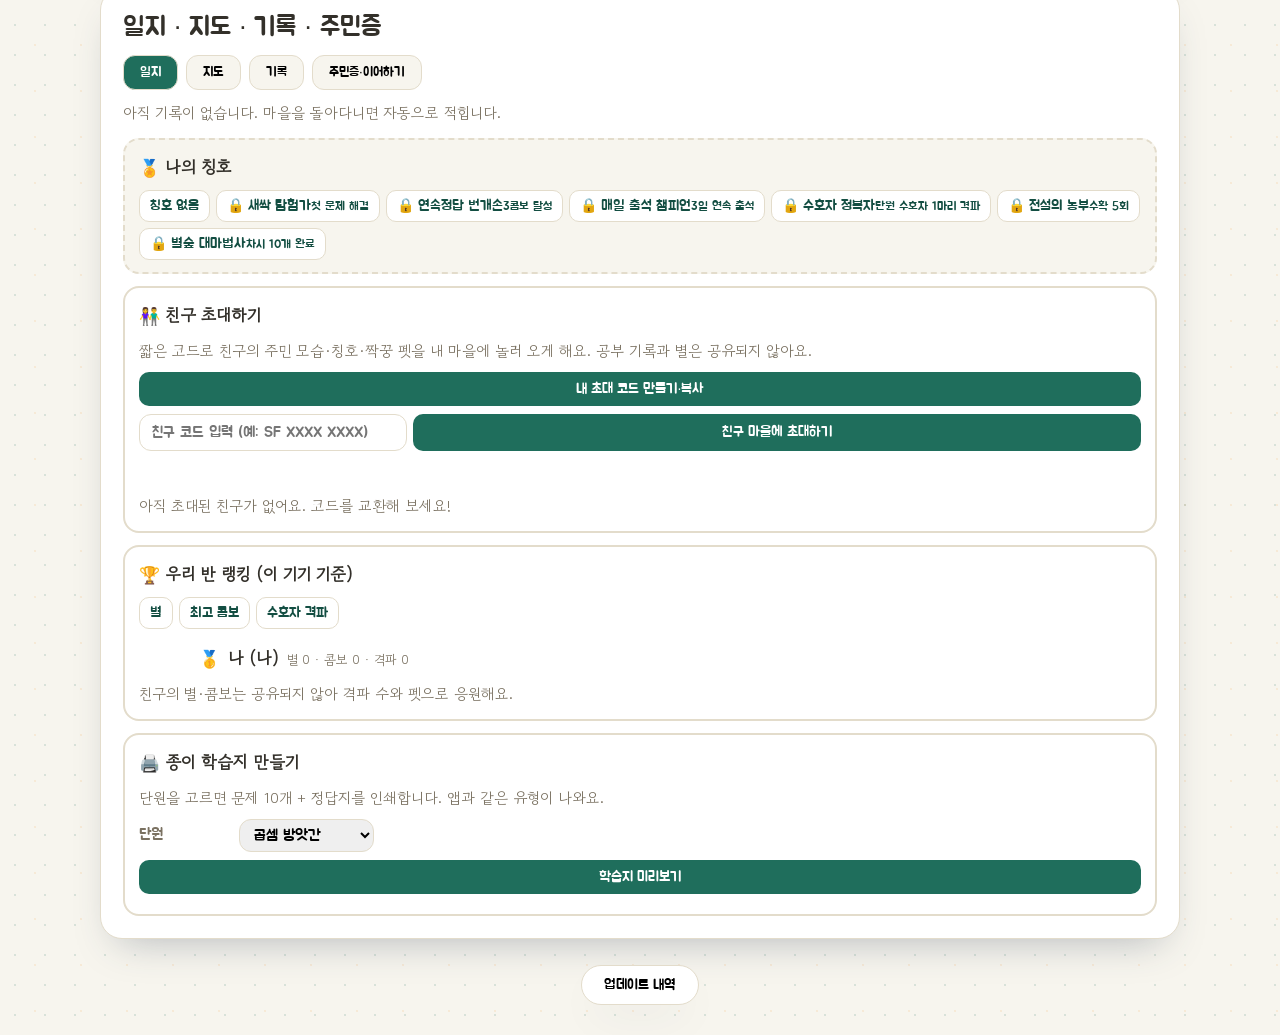
==== commit 59fb15f5: "바로 입장·헤더 강조: 수업 체험 팝업 제거, 마을 헤더 학년 버튼·학기 전환 단추 강화" ====
--- a/grade3/index.html
+++ b/grade3/index.html
@@ -10,7 +10,7 @@
 <link rel="manifest" href="../manifest.json">
 <meta name="theme-color" content="#1F6E5C">
 <link rel="apple-touch-icon" href="../assets/img/icon-192.png">
-<link rel="stylesheet" href="../assets/css/styles.css">
+<link rel="stylesheet" href="../assets/css/styles.css?v=37">
 <link rel="stylesheet" href="../assets/css/g3.css?v=34">
 <meta name="starforest-grade" content="g3">
 <meta name="g3" content="2d"> 
@@ -123,7 +123,7 @@
 <script src="../assets/js/g3-friend.js?v=34"></script>
 <script src="../assets/js/g3-questions.js?v=36"></script>
 <script src="../assets/js/g3-s1-data.js?v=36"></script>
-<script src="../assets/js/g3-sem.js?v=36"></script>
+<script src="../assets/js/g3-sem.js?v=39"></script>
 <script src="../assets/js/g3-tags.js?v=34"></script>
 <script src="../assets/js/g3-understand.js?v=34"></script>
 <script src="../assets/js/g-visuals-extra.js?v=34"></script>
--- a/assets/css/styles.css
+++ b/assets/css/styles.css
@@ -206,3 +206,9 @@
   html { scroll-behavior: auto; }
   .rise { opacity: 1; transform: none; }
 }
+/* 마을 헤더: 학년 바로가기·학기 전환 강조 */
+.bar nav a { background: var(--card); border: 2px solid var(--line); box-shadow: 0 2px 0 var(--line); font-size: 16px; padding: 7px 14px; }
+.bar nav a:hover { border-color: var(--leaf); background: var(--leaf-pale); color: var(--leaf-deep); }
+.bar nav a[aria-current="page"] { background: var(--leaf); border-color: var(--leaf-deep); color: #fff; }
+#semSwitchBtn { background: var(--sun); border-color: #C97A1B; color: #fff; box-shadow: 0 2px 0 #C97A1B; font-size: 16px; }
+#semSwitchBtn:hover { background: var(--sun); border-color: #C97A1B; color: #fff; filter: brightness(1.06); }
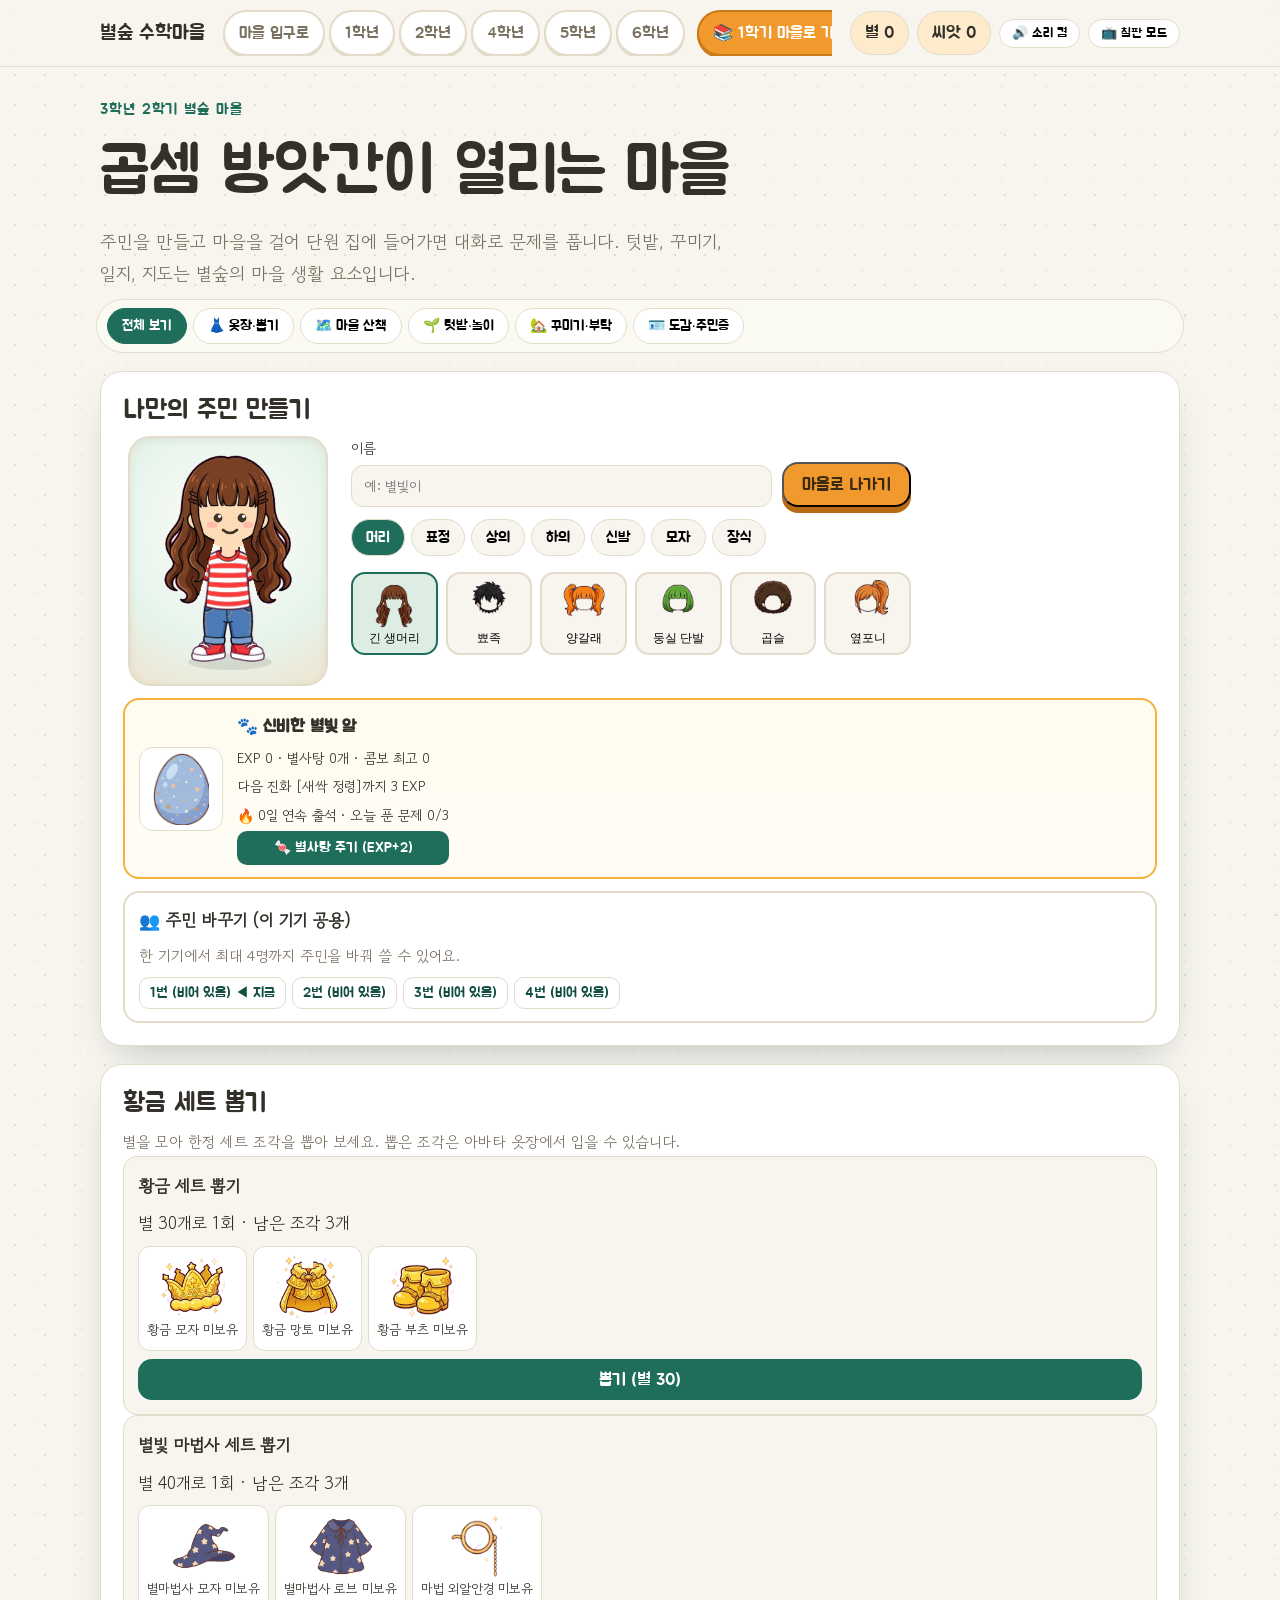
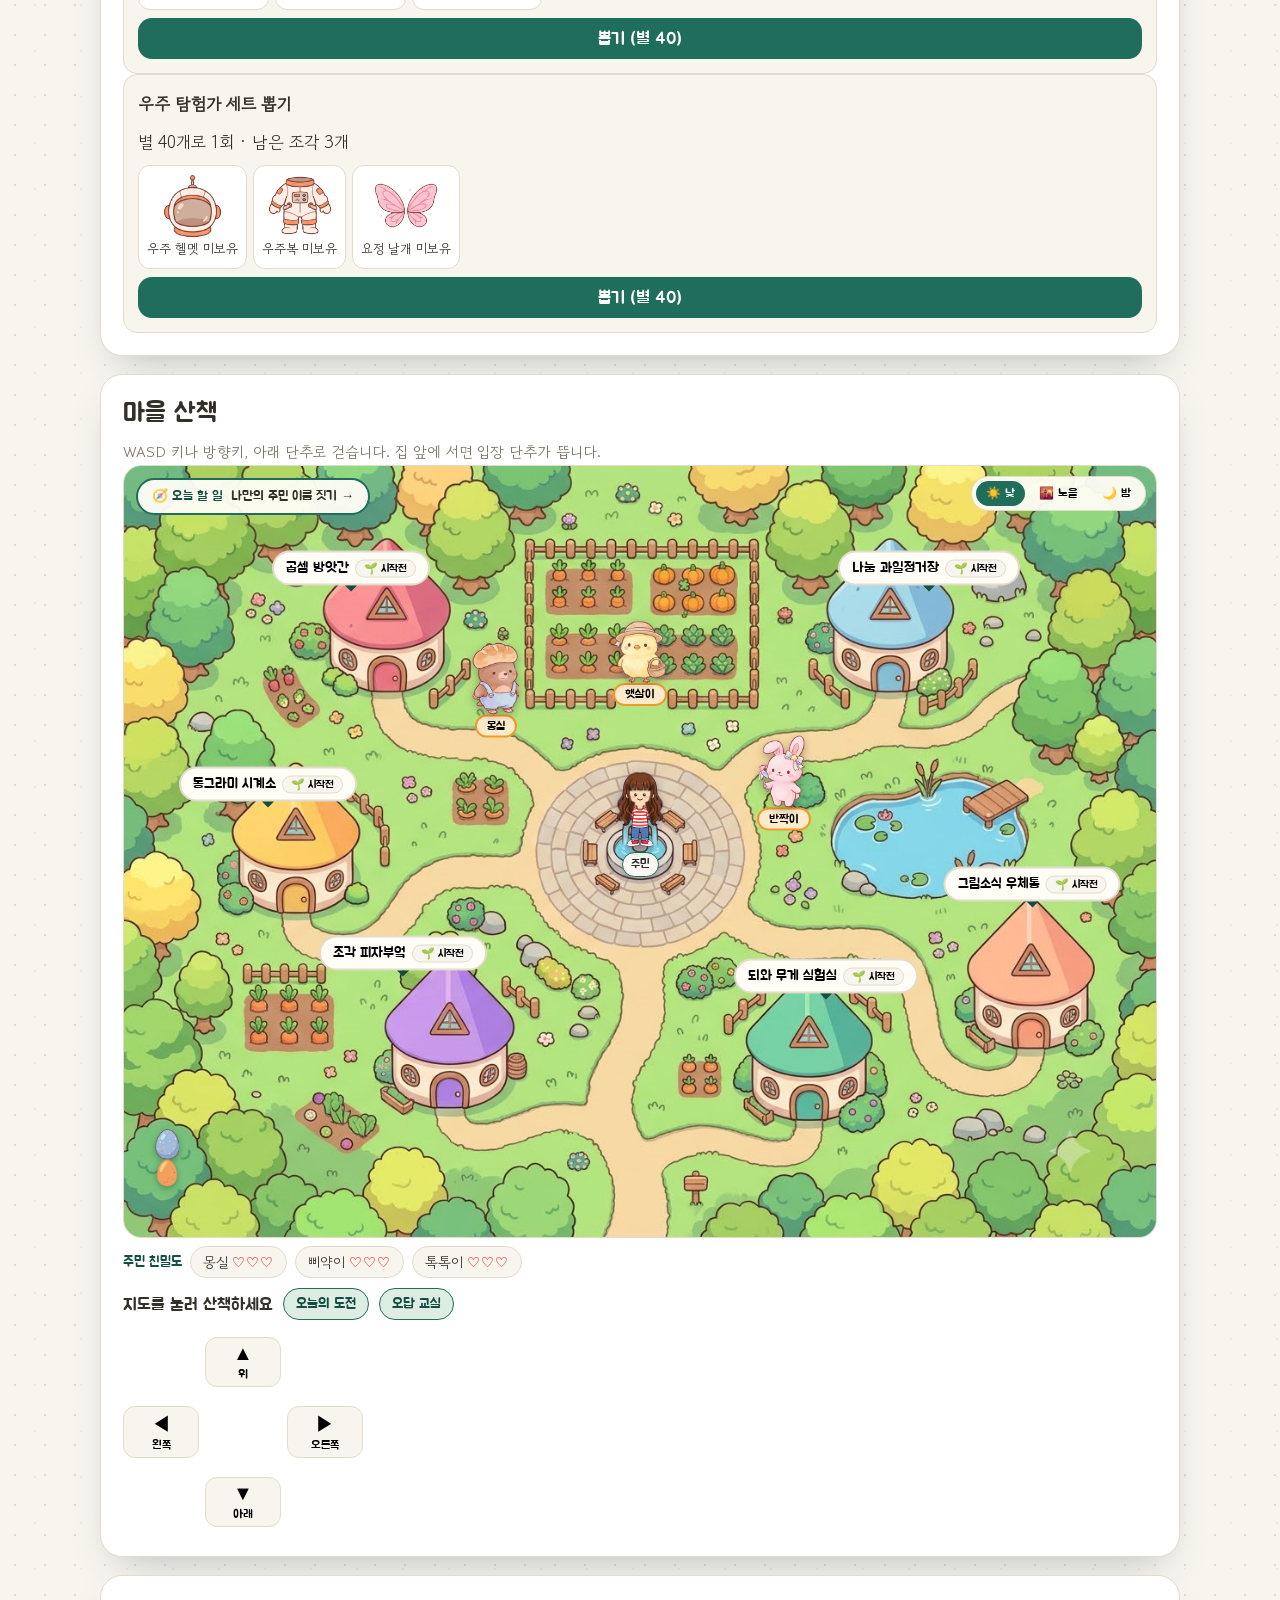
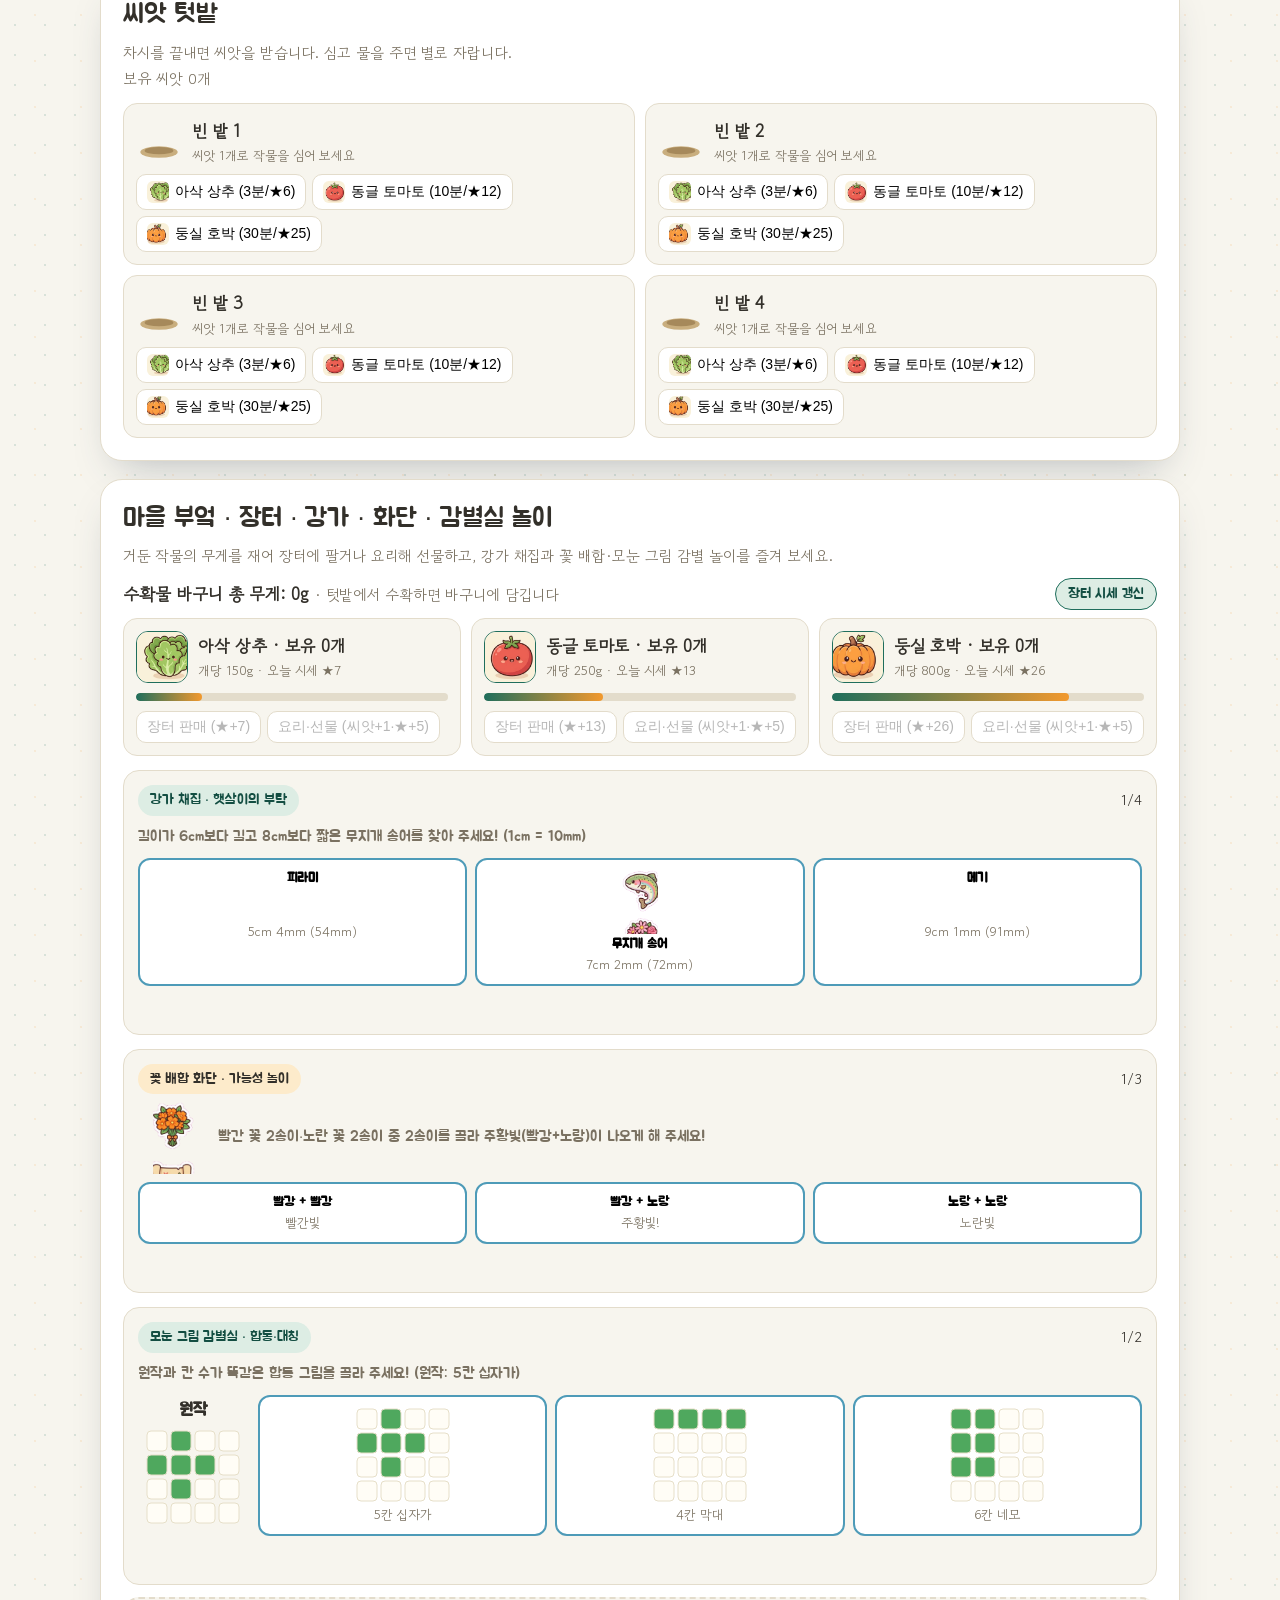
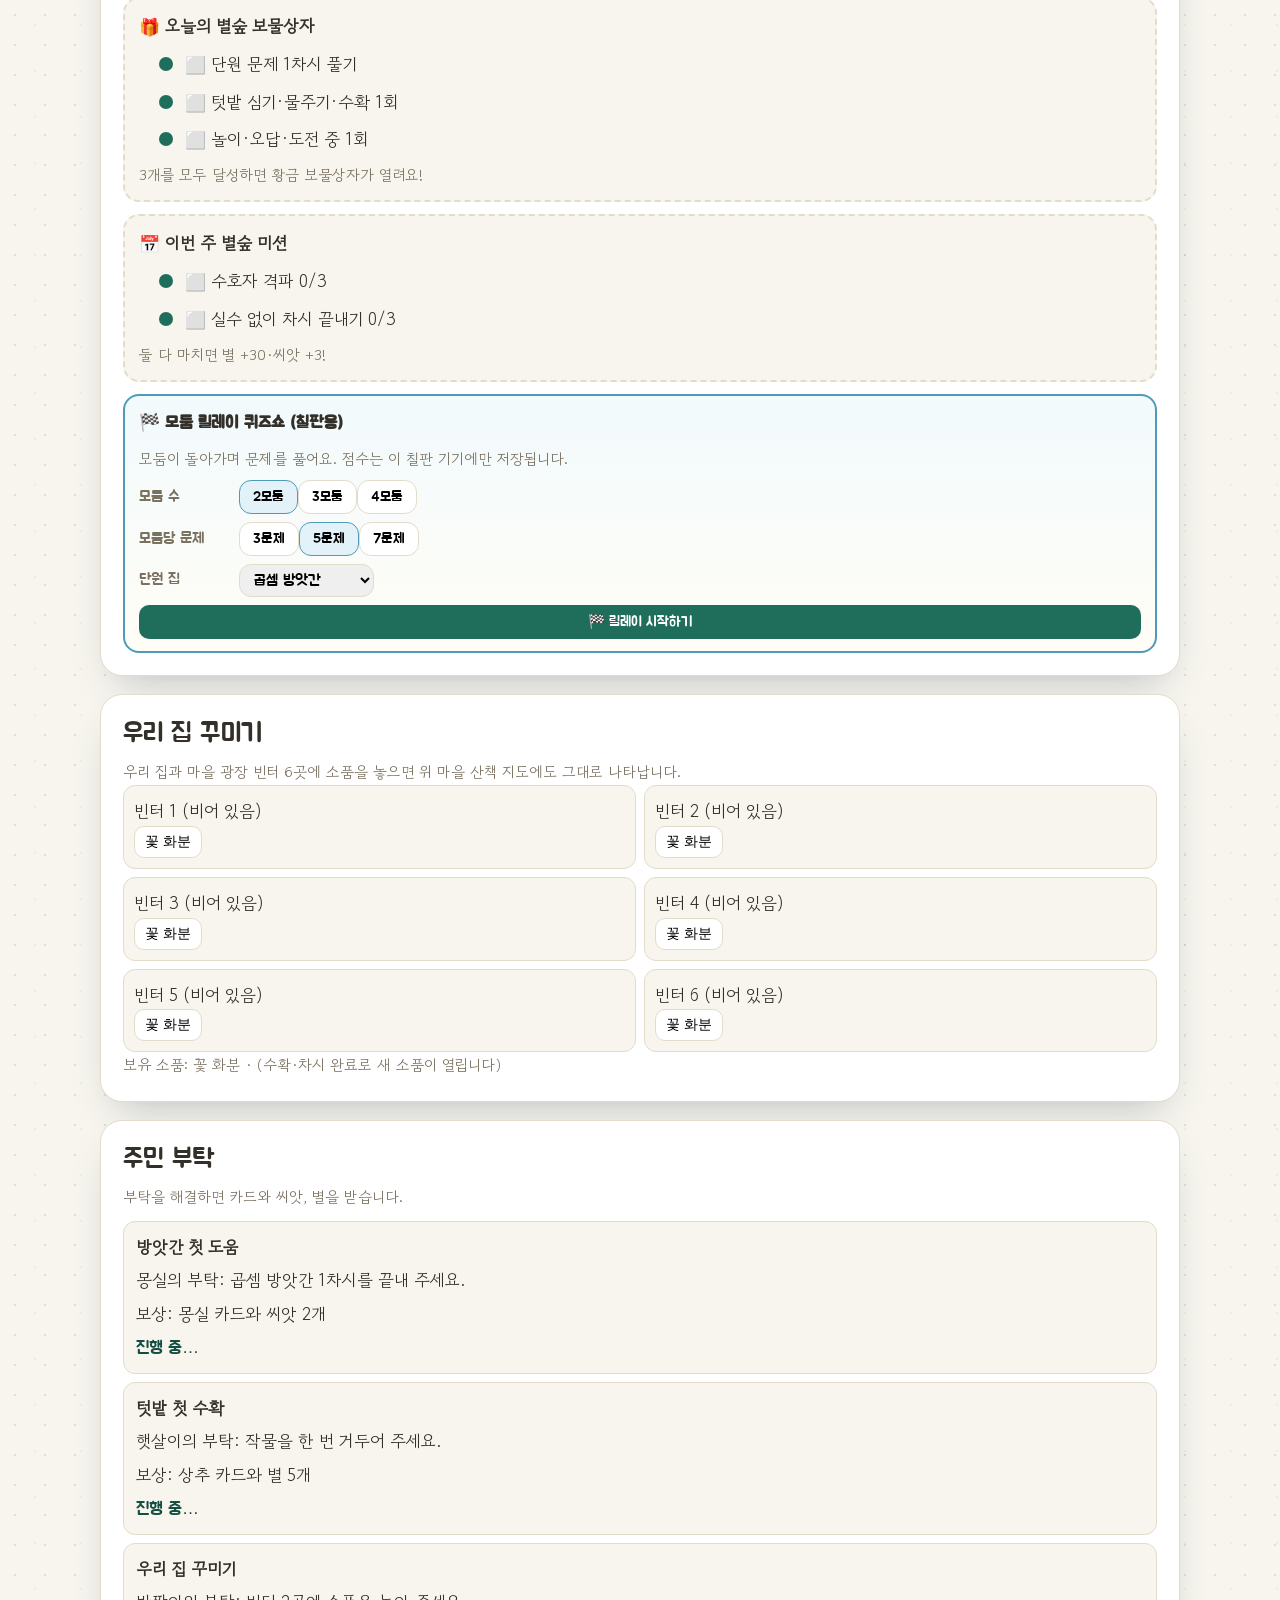
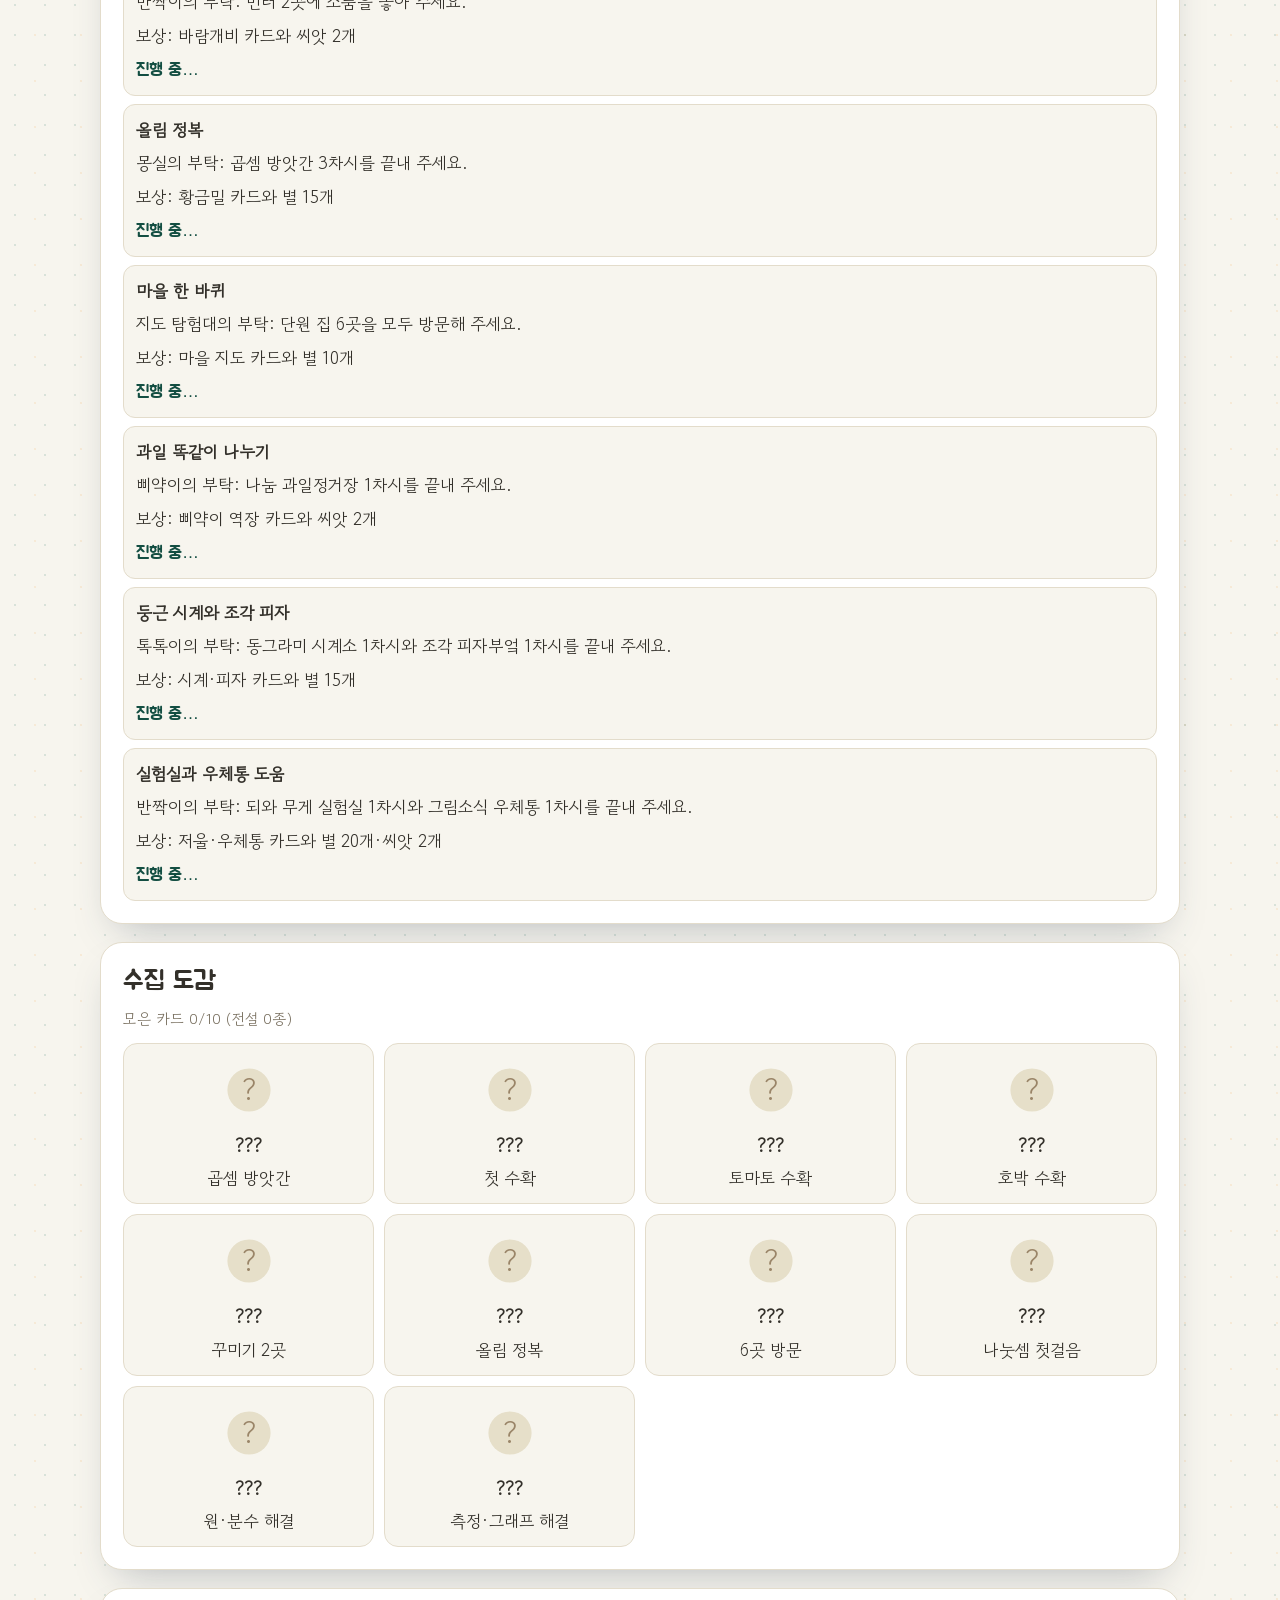
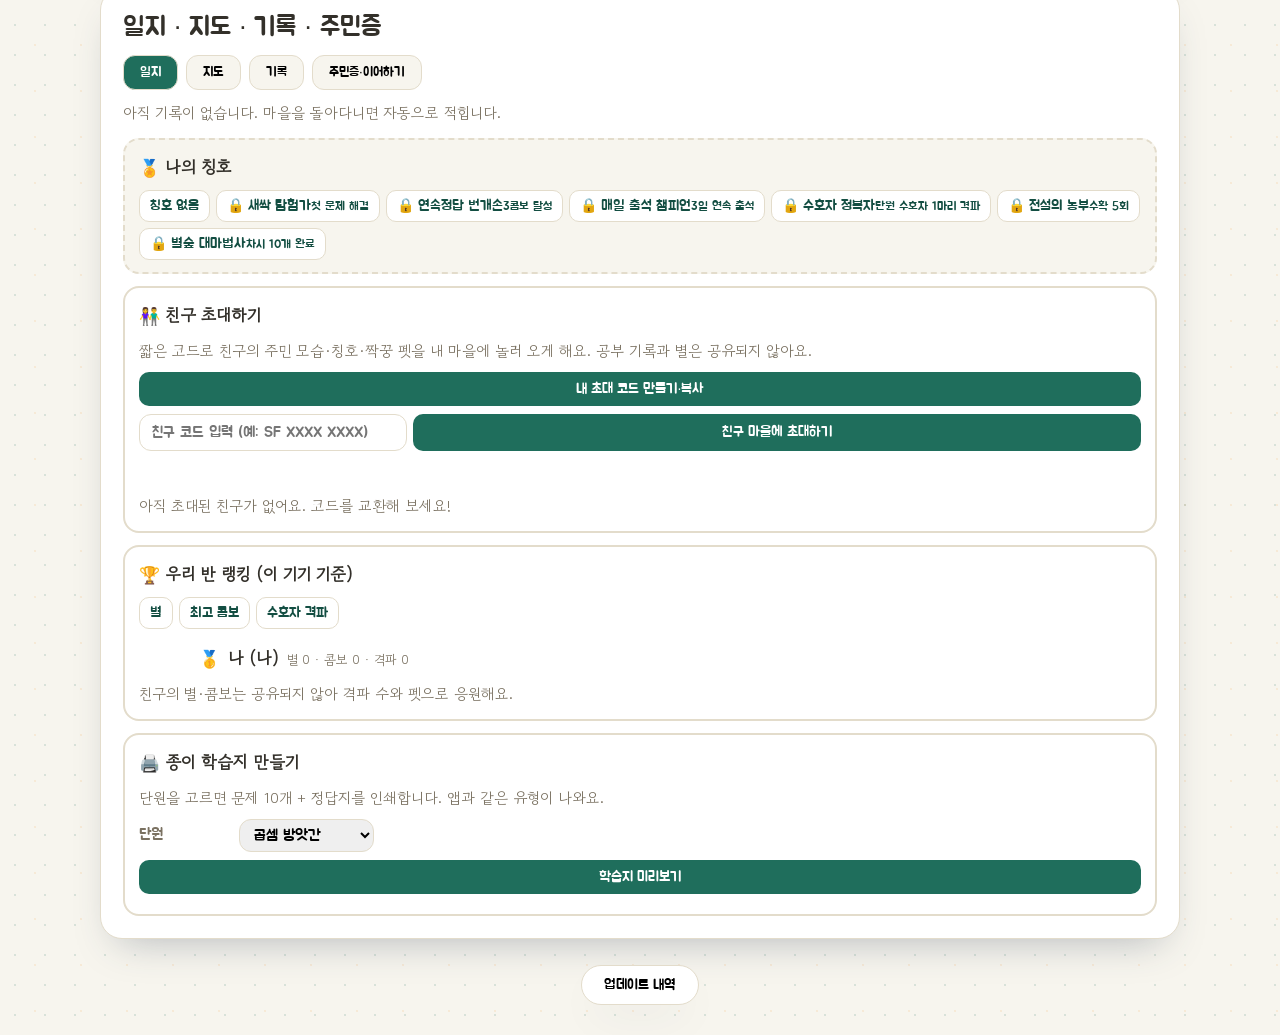
==== commit c1706fed: "학기 이동 단추를 6학년 버튼 오른쪽으로 이동" ====
--- a/grade3/index.html
+++ b/grade3/index.html
@@ -123,7 +123,7 @@
 <script src="../assets/js/g3-friend.js?v=34"></script>
 <script src="../assets/js/g3-questions.js?v=36"></script>
 <script src="../assets/js/g3-s1-data.js?v=36"></script>
-<script src="../assets/js/g3-sem.js?v=39"></script>
+<script src="../assets/js/g3-sem.js?v=40"></script>
 <script src="../assets/js/g3-tags.js?v=34"></script>
 <script src="../assets/js/g3-understand.js?v=34"></script>
 <script src="../assets/js/g-visuals-extra.js?v=34"></script>
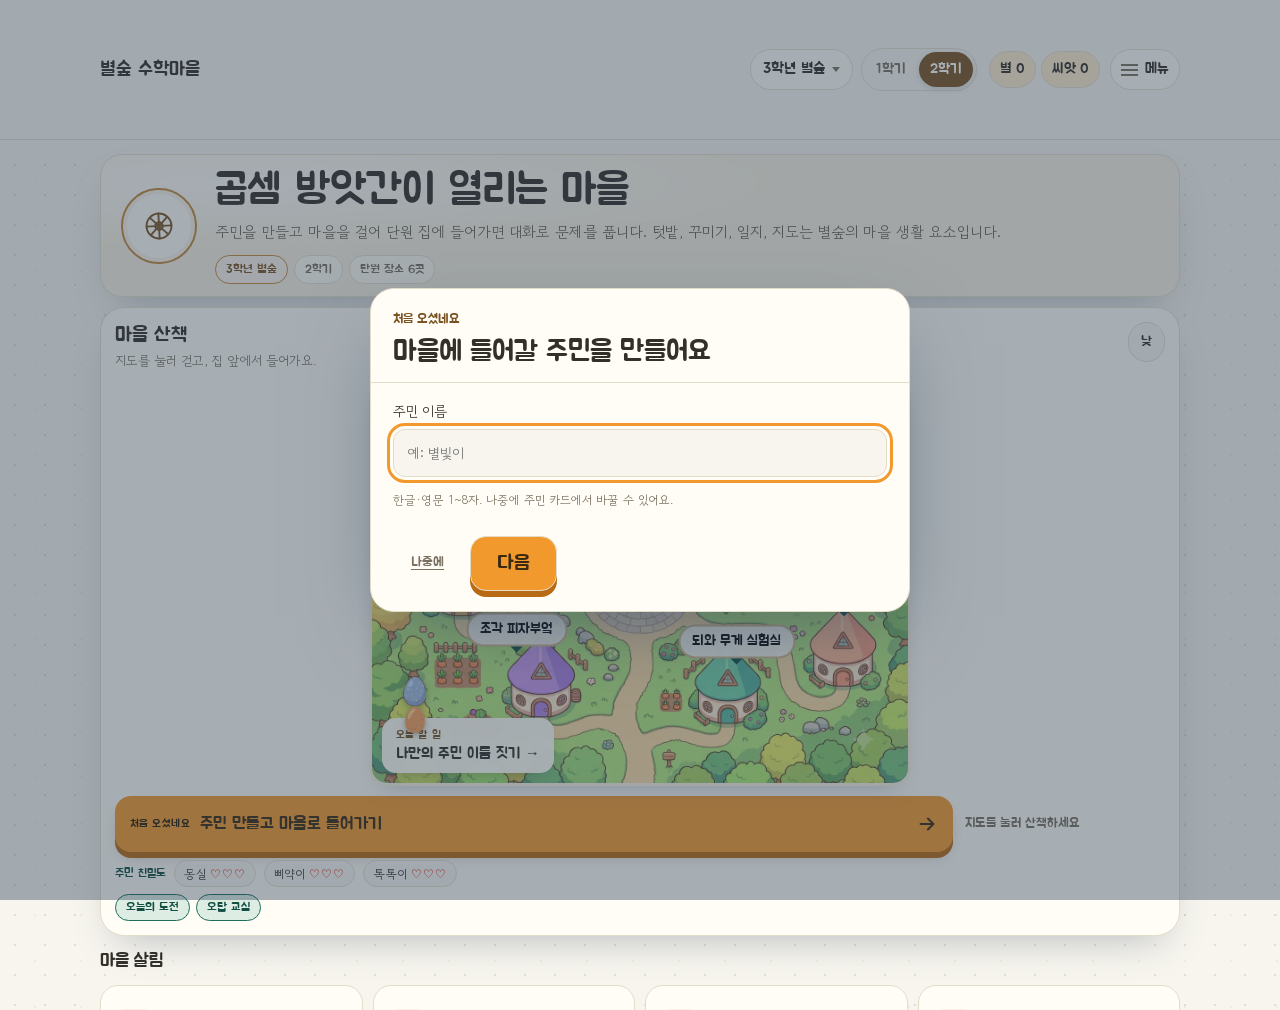
==== commit c95cd9b8: "마을 화면을 지도 중심 마을 광장으로 개편: 학년 선택·오늘의 길·마을 살림 허브" ====
--- a/grade3/index.html
+++ b/grade3/index.html
@@ -12,42 +12,124 @@
 <link rel="apple-touch-icon" href="../assets/img/icon-192.png">
 <link rel="stylesheet" href="../assets/css/styles.css?v=37">
 <link rel="stylesheet" href="../assets/css/g3.css?v=34">
+<link rel="stylesheet" href="../assets/css/village.css?v=1">
 <meta name="starforest-grade" content="g3">
-<meta name="g3" content="2d"> 
+<meta name="g3" content="2d">
 </head>
-<body>
+<body data-village data-grade="g3">
 <a class="skip" href="#village">마을로 바로가기</a>
-<header class="bar"><div class="wrap bar-in">
-<a class="logo" href="../index.html">별숲 수학마을</a>
-<nav aria-label="3학년"><a href="../index.html">마을 입구로</a><a href="../lower/index.html?grade=1">1학년</a><a href="../lower/index.html?grade=2">2학년</a><a href="../grade4/index.html">4학년</a><a href="../grade5/index.html">5학년</a><a href="../grade6/index.html">6학년</a></nav>
-<span class="purse"><span id="starCount">별 0</span><span id="seedTop">씨앗 0</span></span>
-</div></header>
+<header class="bar village-bar">
+  <div class="wrap village-bar-in">
+    <a class="logo" href="../index.html">별숲 수학마을</a>
+    <div class="village-bar-tools">
+      <details class="village-grade-menu">
+        <summary class="village-grade-summary"><span class="village-grade-label" id="villageGradeLabel">3학년 별숲</span><span class="village-chev" aria-hidden="true"></span></summary>
+        <div class="village-grade-panel">
+          <p class="village-panel-title">학년 마을</p>
+          <div class="village-grade-links" id="villageGradeLinks">
+<a data-grade-link href="../lower/index.html?grade=1">1학년 새싹숲</a>
+<a data-grade-link href="../lower/index.html?grade=2">2학년 새싹숲</a>
+<a data-grade-link href="../grade3/index.html">3학년 별숲</a>
+<a data-grade-link href="../grade4/index.html">4학년 별숲</a>
+<a data-grade-link href="../grade5/index.html">5학년 별숲</a>
+<a data-grade-link href="../grade6/index.html">6학년 별숲</a>
+          </div>
+          <p class="village-panel-note">학기는 오른쪽 단추에서 바꿀 수 있어요.</p>
+        </div>
+      </details>
+      <div class="village-sem" id="semSwitchSlot" role="group" aria-label="학기 선택"></div>
+    </div>
+    <span class="purse"><span id="starCount">별 0</span><span id="seedTop">씨앗 0</span></span>
+    <details class="village-menu">
+      <summary aria-label="마을 메뉴"><span class="village-menu-icon" aria-hidden="true"></span>메뉴</summary>
+      <div class="village-menu-panel">
+        <p class="village-panel-title">마을 메뉴</p>
+        <a class="village-menu-item" href="../index.html">마을 입구로</a>
+        <a class="village-menu-item" href="../index.html#teacher">선생님 안내</a>
+        <button class="village-menu-item" id="villageInstallBtn" type="button">앱으로 설치</button>
+        <div class="village-menu-settings" id="villageSettingsSlot"></div>
+      </div>
+    </details>
+  </div>
+</header>
 <main class="wrap">
-<section class="g3head">
-<p class="eyebrow">3학년 별숲 마을</p>
-<h1>곱셈 방앗간이 열리는 마을</h1>
-<p class="lead">주민을 만들고 마을을 걸어 단원 집에 들어가면 대화로 문제를 풉니다. 텃밭, 꾸미기, 일지, 지도는 별숲의 마을 생활 요소입니다.</p>
-</section>
+<section class="g3head village-sign" aria-labelledby="villageTitle">
+  <span class="village-seal" aria-hidden="true"><svg viewBox="0 0 48 48" aria-hidden="true"><circle cx="24" cy="24" r="13"/><circle cx="24" cy="24" r="4"/><path d="M24 11v26M11 24h26M15 15l18 18M33 15L15 33"/></svg></span>
+  <div class="village-sign-copy">
+    <h1 id="villageTitle">곱셈 방앗간이 열리는 마을</h1>
+    <p class="lead">주민을 만들고 마을을 걸어 단원 집에 들어가면 대화로 문제를 풉니다. 텃밭, 꾸미기, 일지, 지도는 별숲의 마을 생활 요소입니다.</p>
+    <div class="village-sign-chips" id="villageSignChips"></div>
+  </div>
+</section>
+<section id="village" class="card village-map-card" data-zone="walk" aria-labelledby="villageMapTitle">
+  <div class="village-map-head">
+    <div><h2 id="villageMapTitle">마을 산책</h2><p class="hint">지도를 눌러 걷고, 집 앞에서 들어가요.</p></div>
+    <button class="village-time-chip" id="villageTimeChip" type="button" aria-expanded="false">낮</button>
+  </div>
+  <div class="village-map-stage">
+    <div class="village-map-viewport"><div id="mapwrap"><img id="mapimg" src="../assets/img/flow/map-a.jpg" alt="파스텔 톤의 둥근 마을 지도"></div></div>
+    <div class="pad dpad" aria-label="이동 조이스틱">
+      <button data-move="up" class="d-up" aria-label="위로 이동">▲<small>위</small></button>
+      <button data-move="left" class="d-left" aria-label="왼쪽으로 이동">◀<small>왼쪽</small></button>
+      <button data-move="down" class="d-down" aria-label="아래로 이동">▼<small>아래</small></button>
+      <button data-move="right" class="d-right" aria-label="오른쪽으로 이동">▶<small>오른쪽</small></button>
+    </div>
+    <div class="village-primary-bar">
+      <button class="village-primary btn-pulse" id="villagePrimary" type="button"><span class="village-primary-kicker" id="villagePrimaryKicker">오늘의 길</span><span class="village-primary-text" id="villagePrimaryText">오늘 할 일을 준비하는 중…</span><svg class="village-primary-arrow" viewBox="0 0 24 24" aria-hidden="true"><path d="M5 12h14M13 6l6 6-6 6"/></svg></button>
+      <span class="village-near" id="nearLabel">지도를 눌러 산책하세요</span>
+    </div>
+    <div class="hud village-hud">
+      <button id="enterBtn" class="go" type="button" hidden>들어가기</button>
+      <button class="mini-act" type="button" data-open-daily="1">오늘의 도전</button>
+      <button class="mini-act" type="button" data-open-wrong="1">오답 교실</button>
+    </div>
+
+  </div>
+</section>
+<h2 class="village-hub-title" id="villageHubTitle">마을 살림</h2>
+<nav class="village-hub" id="villageHub" aria-labelledby="villageHubTitle">
+<button class="hub-tile" type="button" data-hub="avatar">
+  <span class="hub-art" aria-hidden="true"><svg viewBox="0 0 24 24" aria-hidden="true"><circle cx="12" cy="8" r="4"/><path d="M4 21c0-4 4-7 8-7s8 3 8 7"/></svg></span>
+  <span class="hub-copy"><b>내 주민</b><small id="hubAvatarStatus">이름 짓기</small></span>
+  <svg class="hub-arrow" viewBox="0 0 24 24" aria-hidden="true"><path d="M5 12h14M13 6l6 6-6 6"/></svg>
+</button><button class="hub-tile" type="button" data-hub="farm">
+  <span class="hub-art" aria-hidden="true"><svg viewBox="0 0 24 24" aria-hidden="true"><path d="M12 21v-9"/><path d="M12 14C6 14 4 9 4 5c6 0 8 5 8 9Z"/><path d="M12 14c6 0 8-5 8-9-6 0-8 5-8 9Z"/></svg></span>
+  <span class="hub-copy"><b>텃밭·부엌</b><small id="hubFarmStatus">씨앗 0</small></span>
+  <svg class="hub-arrow" viewBox="0 0 24 24" aria-hidden="true"><path d="M5 12h14M13 6l6 6-6 6"/></svg>
+</button><button class="hub-tile" type="button" data-hub="quest">
+  <span class="hub-art" aria-hidden="true"><svg viewBox="0 0 24 24" aria-hidden="true"><path d="M4 11l8-7 8 7v9H4z"/><path d="M9 20v-6h6v6"/></svg></span>
+  <span class="hub-copy"><b>꾸미기·부탁</b><small id="hubQuestStatus">도감 0/10</small></span>
+  <svg class="hub-arrow" viewBox="0 0 24 24" aria-hidden="true"><path d="M5 12h14M13 6l6 6-6 6"/></svg>
+</button><button class="hub-tile" type="button" data-hub="note">
+  <span class="hub-art" aria-hidden="true"><svg viewBox="0 0 24 24" aria-hidden="true"><path d="M4 5h7a3 3 0 0 1 3 3v13a3 3 0 0 0-3-3H4Z"/><path d="M20 5h-7a3 3 0 0 0-3 3v13a3 3 0 0 1 3-3h7Z"/></svg></span>
+  <span class="hub-copy"><b>도감·기록</b><small id="hubNoteStatus">일지 · 주민증</small></span>
+  <svg class="hub-arrow" viewBox="0 0 24 24" aria-hidden="true"><path d="M5 12h14M13 6l6 6-6 6"/></svg>
+</button>
+</nav>
+<div class="village-group-bar" id="villageGroupBar" hidden>
+  <b id="villageGroupLabel">마을 살림</b>
+  <button class="village-back" id="villageBack" type="button">지도로</button>
+</div>
 <nav id="zoneBar" class="zonebar" aria-label="구역 바로가기">
 <button type="button" data-zone="all" class="sel">전체 보기</button><button type="button" data-zone="avatar">👗 옷장·뽑기</button><button type="button" data-zone="walk">🗺️ 마을 산책</button><button type="button" data-zone="farm">🌱 텃밭·놀이</button><button type="button" data-zone="quest">🏡 꾸미기·부탁</button><button type="button" data-zone="note">🪪 도감·주민증</button>
 </nav>
-<section id="avatar" class="card" data-zone="avatar">
+<section id="avatar" class="card village-deep" data-village-group="avatar" data-zone="avatar">
 <h2>나만의 주민 만들기</h2>
 <div class="avgrid">
 <div class="avstage" aria-label="주민 미리보기">
   <svg id="avatarSvg" viewBox="0 0 200 250" role="img" aria-label="기본 아바타 몸통"></svg>
-  <span id="shoePair"><img id="shoeL" alt="왼쪽 신발"><img id="shoeR" alt="오른쪽 신발"></span>
-  <img id="botImg" alt="선택한 하의">
-  <img id="topImg" alt="선택한 상의">
-  <img id="hairImg" alt="선택한 머리 모양">
+  <span id="shoePair"><img id="shoeL" src="../assets/img/flow/parts/shoe-sneakers.png" alt="왼쪽 신발"><img id="shoeR" src="../assets/img/flow/parts/shoe-sneakers.png" alt="오른쪽 신발"></span>
+  <img id="botImg" src="../assets/img/flow/parts/bot-jeans.png" alt="선택한 하의">
+  <img id="topImg" src="../assets/img/flow/parts/top-stripe.png" alt="선택한 상의">
+  <img id="hairImg" src="../assets/img/flow/parts/hair-long.png" alt="선택한 머리 모양">
   <svg id="faceOverlaySvg" viewBox="0 0 200 250" aria-hidden="true"></svg>
-  <img id="accImg" alt="선택한 장식">
-  <img id="hatImg" alt="선택한 모자">
+  <img id="accImg" src="../assets/img/flow/parts/glass-star.png" alt="선택한 장식">
+  <img id="hatImg" src="../assets/img/flow/parts/hat-cap.png" alt="선택한 모자">
 </div>
 <form id="avatarForm">
 <div class="av-toprow">
   <label class="av-namelabel">이름<input id="avName" maxlength="8" placeholder="예: 별빛이"></label>
-  <button class="play-btn btn-pulse av-submit" type="submit">마을로 나가기</button>
+  <button class="play-btn av-submit" type="submit">마을로 나가기</button>
 </div>
 <div id="pickTabs" role="tablist" aria-label="꾸미기 항목">
 <button type="button" data-ptab="hair" class="sel">머리</button><button type="button" data-ptab="face">표정</button><button type="button" data-ptab="top">상의</button><button type="button" data-ptab="bottom">하의</button><button type="button" data-ptab="shoe">신발</button><button type="button" data-ptab="hat">모자</button><button type="button" data-ptab="acc">장식</button>
@@ -56,30 +138,19 @@
 </form>
 </div>
 </section>
-<section id="gachaSec" class="card" data-zone="avatar">
+<section id="gachaSec" class="card village-deep" data-village-group="avatar" data-zone="avatar">
 <h2>황금 세트 뽑기</h2>
 <p class="hint">별을 모아 한정 세트 조각을 뽑아 보세요. 뽑은 조각은 아바타 옷장에서 입을 수 있습니다.</p>
 <div id="gachaBox"></div>
 </section>
-<section id="village" class="card" data-zone="walk">
-<h2>마을 산책</h2>
-<p class="hint">WASD 키나 방향키, 아래 단추로 걷습니다. 집 앞에 서면 입장 단추가 뜹니다.</p>
-<div id="mapwrap"><img id="mapimg" src="../assets/img/flow/map-a.jpg" alt="파스텔 톤의 둥근 마을 지도"></div>
-<div class="hud"><span id="nearLabel">주민에게 다가가면 말이 뜹니다</span><button id="enterBtn" class="go btn-pulse" type="button" hidden>들어가기</button><button class="mini-act" type="button" data-open-daily="1">오늘의 도전</button><button class="mini-act" type="button" data-open-wrong="1">오답 교실</button></div>
-<div class="pad dpad" aria-label="이동 조이스틱">
-<button data-move="up" class="d-up" aria-label="위로 이동">▲<small>위</small></button>
-<button data-move="left" class="d-left" aria-label="왼쪽으로 이동">◀<small>왼쪽</small></button>
-<button data-move="down" class="d-down" aria-label="아래로 이동">▼<small>아래</small></button>
-<button data-move="right" class="d-right" aria-label="오른쪽으로 이동">▶<small>오른쪽</small></button>
-</div>
-</section>
-<section id="farm" class="card" data-zone="farm">
+
+<section id="farm" class="card village-deep" data-village-group="farm" data-zone="farm">
 <h2>씨앗 텃밭</h2>
 <p class="hint">차시를 끝내면 씨앗을 받습니다. 심고 물을 주면 별로 자랍니다.</p>
 <p id="seedCount"></p>
 <div id="farmPlots" class="plots"></div>
 </section>
-<section id="playSec" class="card" data-zone="farm">
+<section id="playSec" class="card village-deep" data-village-group="farm" data-zone="farm">
 <h2>마을 부엌 · 장터 · 강가 · 화단 · 감별실 놀이</h2>
 <p class="hint">거둔 작물의 무게를 재어 장터에 팔거나 요리해 선물하고, 강가 채집과 꽃 배합·모눈 그림 감별 놀이를 즐겨 보세요.</p>
 <div id="marketBox"></div>
@@ -87,21 +158,21 @@
 <div id="flowerBox"></div>
 <div id="gridBox"></div>
 </section>
-<section id="deco" class="card" data-zone="quest">
+<section id="deco" class="card village-deep" data-village-group="quest" data-zone="quest">
 <h2>우리 집 꾸미기</h2>
 <div id="decoBox"></div>
 </section>
-<section id="quests" class="card" data-zone="quest">
+<section id="quests" class="card village-deep" data-village-group="quest" data-zone="quest">
 <h2>주민 부탁</h2>
 <p class="hint">부탁을 해결하면 카드와 씨앗, 별을 받습니다.</p>
 <div id="questList" class="quests"></div>
 </section>
-<section id="collect" class="card" data-zone="quest">
+<section id="collect" class="card village-deep" data-village-group="quest" data-zone="quest">
 <h2>수집 도감</h2>
 <p class="hint" id="cardCount">모은 카드 0/10</p>
 <div id="cardBox" class="cards2"></div>
 </section>
-<section id="note" class="card" data-zone="note">
+<section id="note" class="card village-deep" data-village-group="note" data-zone="note">
 <h2>일지 · 지도 · 기록 · 주민증</h2>
 <div class="tabs"><button data-tab="journalPane" class="sel">일지</button><button data-tab="mapPane">지도</button><button data-tab="recordPane">기록</button><button data-tab="reportPane">주민증·이어하기</button></div>
 <div id="journalPane" class="panel on"><div id="journalList"></div></div>
@@ -112,7 +183,7 @@
 </main>
 <div id="dlg" aria-label="단원 집 대화"><div class="dlgbox">
 <button id="dlgClose">닫기</button>
-<div class="npcwrap"><img id="npcImg" alt="주민 그림"><p id="npcText" class="npc"></p><div class="dlg-avwrap"><div id="dlgAvatar" role="img" aria-label="내 아바타"></div><small id="dlgAvName"></small></div></div>
+<div class="npcwrap"><img id="npcImg" src="../assets/img/flow/parts/npc-mong.png" alt="주민 그림"><p id="npcText" class="npc"></p><div class="dlg-avwrap"><div id="dlgAvatar" role="img" aria-label="내 아바타"></div><small id="dlgAvName"></small></div></div>
 <div id="dlgBody"></div>
 </div></div>
 <div id="toast" role="status" aria-live="polite"></div>
@@ -122,30 +193,31 @@
 <script src="../assets/js/g3-pet.js?v=34"></script>
 <script src="../assets/js/g3-friend.js?v=34"></script>
 <script src="../assets/js/g3-questions.js?v=36"></script>
-<script src="../assets/js/g3-s1-data.js?v=36"></script>
-<script src="../assets/js/g3-sem.js?v=40"></script>
+<script src="../assets/js/g3-s1-data.js?v=37"></script>
+<script src="../assets/js/g3-sem.js?v=42"></script>
 <script src="../assets/js/g3-tags.js?v=34"></script>
 <script src="../assets/js/g3-understand.js?v=34"></script>
 <script src="../assets/js/g-visuals-extra.js?v=34"></script>
 <script src="../assets/js/g3-visuals.js?v=34"></script>
 <script src="../assets/js/g3-pad.js?v=36"></script>
-<script src="../assets/js/g3-ui.js?v=34"></script>
-<script src="../assets/js/g3-history.js?v=34"></script>
-<script src="../assets/js/g3-avatar.js?v=34"></script>
+<script src="../assets/js/g3-ui.js?v=35"></script>
+<script src="../assets/js/g3-history.js?v=35"></script>
+<script src="../assets/js/g3-avatar.js?v=35"></script>
 <script src="../assets/js/g3-farm.js?v=34"></script>
 <script src="../assets/js/g3-play.js?v=34"></script>
 <script src="../assets/js/g3-deco.js?v=34"></script>
 <script src="../assets/js/g3-journal.js?v=34"></script>
 <script src="../assets/js/g3-report.js?v=34"></script>
 <script src="../assets/js/g3-dialog.js?v=34"></script>
-<script src="../assets/js/g3-map.js?v=34"></script>
+<script src="../assets/js/g3-map.js?v=35"></script>
 <script src="../assets/js/g3-quests.js?v=34"></script>
 <script src="../assets/js/g3-collect.js?v=34"></script>
 <script src="../assets/js/g3-gacha.js?v=34"></script>
 <script src="../assets/js/g3-relay.js?v=34"></script>
 <script src="../assets/js/g3-sheet.js?v=34"></script>
 <script src="../assets/js/g3-slots.js?v=34"></script>
-<script src="../assets/js/g3-boot.js?v=34"></script>
-<script src="../assets/js/pwa.js"></script>
+<script src="../assets/js/g3-boot.js?v=35"></script>
+<script src="../assets/js/village-shell.js?v=1"></script>
+<script src="../assets/js/pwa.js?v=3"></script>
 </body>
 </html>
--- a/assets/css/village.css
+++ b/assets/css/village.css
@@ -0,0 +1,968 @@
+/* 마을 광장 셸 — 2026-10-26
+   기존 학습 엔진 위에 표지판·지도 무대·오늘의 길·마을 살림 허브만 얹습니다. */
+
+body[data-village] {
+  --village-ink: var(--ink);
+  --village-paper: #FFFDF6;
+  --village-warm: #F6EFDF;
+  --village-line: var(--line);
+  --village-radius: 22px;
+  --village-bar-h: 64px;
+  --district: #C08A3E;
+  --district-deep: #7A5423;
+}
+body[data-grade="g1"] { --district: #7FA36B; --district-deep: #3F6B45; }
+body[data-grade="g2"] { --district: #6FA3C2; --district-deep: #35617A; }
+body[data-grade="g3"] { --district: #C08A3E; --district-deep: #7A5423; }
+body[data-grade="g4"] { --district: #7A78B8; --district-deep: #434273; }
+body[data-grade="g5"] { --district: #C06A54; --district-deep: #7C382C; }
+body[data-grade="g6"] { --district: #4A8C86; --district-deep: #235450; }
+
+/* ── 표지판 바 ───────────────────────────────────────────── */
+body[data-village] .bar.village-bar {
+  position: sticky;
+  top: 0;
+  z-index: 40;
+  padding: 0;
+  background: rgba(247, 245, 238, .96);
+  border-bottom: 1px solid var(--line);
+  backdrop-filter: blur(12px);
+}
+.village-bar-in {
+  display: flex;
+  align-items: center;
+  gap: 10px;
+  min-height: var(--village-bar-h);
+  padding-block: 8px;
+}
+.village-bar .logo { font-size: 19px; }
+.village-bar .logo svg { width: 24px; height: 24px; }
+.village-bar-tools {
+  display: flex;
+  align-items: center;
+  gap: 8px;
+  margin-left: auto;
+  min-width: 0;
+}
+.village-grade-menu,
+.village-menu { position: relative; }
+.village-grade-menu summary,
+.village-menu summary {
+  list-style: none;
+  display: inline-flex;
+  align-items: center;
+  gap: 7px;
+  min-height: 38px;
+  padding: 6px 12px;
+  border: 1px solid var(--line);
+  border-radius: 999px;
+  background: var(--village-paper);
+  color: var(--ink);
+  font-family: var(--display);
+  font-size: 15px;
+  cursor: pointer;
+  white-space: nowrap;
+}
+.village-grade-menu summary::-webkit-details-marker,
+.village-menu summary::-webkit-details-marker { display: none; }
+.village-grade-menu summary:hover,
+.village-menu summary:hover { border-color: var(--district); }
+.village-grade-menu[open] summary,
+.village-menu[open] summary { border-color: var(--district); background: var(--village-warm); }
+.village-grade-label { max-width: 11em; overflow: hidden; text-overflow: ellipsis; }
+.village-chev {
+  width: 0;
+  height: 0;
+  border-left: 4px solid transparent;
+  border-right: 4px solid transparent;
+  border-top: 5px solid var(--ink-soft);
+}
+.village-grade-panel,
+.village-menu-panel {
+  position: absolute;
+  top: calc(100% + 8px);
+  right: 0;
+  z-index: 60;
+  width: min(340px, calc(100vw - 40px));
+  padding: 14px;
+  border: 1px solid var(--line);
+  border-radius: 18px;
+  background: var(--village-paper);
+  box-shadow: 0 18px 40px -18px rgba(46, 64, 87, .4);
+}
+.village-grade-panel { left: 0; right: auto; }
+.village-panel-title {
+  margin: 0 0 8px;
+  color: var(--ink-soft);
+  font-family: var(--display);
+  font-size: 13px;
+  letter-spacing: .03em;
+}
+.village-grade-links {
+  display: grid;
+  grid-template-columns: 1fr 1fr;
+  gap: 6px;
+}
+.village-grade-links a {
+  display: flex;
+  align-items: center;
+  min-height: 44px;
+  padding: 7px 10px;
+  border: 1px solid transparent;
+  border-radius: 10px;
+  color: var(--ink);
+  font-family: var(--display);
+  font-size: 14px;
+  text-decoration: none;
+}
+.village-grade-links a:hover { background: var(--village-warm); }
+.village-grade-links a[aria-current="page"] {
+  border-color: var(--district);
+  background: color-mix(in srgb, var(--district) 12%, white);
+  color: var(--district-deep);
+}
+.village-panel-note {
+  margin: 10px 0 0;
+  color: var(--ink-soft);
+  font-size: 12px;
+  line-height: 1.5;
+}
+.village-sem {
+  display: inline-flex;
+  align-items: center;
+  gap: 2px;
+  padding: 3px;
+  border: 1px solid var(--line);
+  border-radius: 999px;
+  background: var(--paper);
+}
+.village-sem-choice {
+  display: inline-flex;
+  align-items: center;
+  justify-content: center;
+  min-height: 32px;
+  padding: 5px 11px;
+  border: 0;
+  border-radius: 999px;
+  background: transparent;
+  color: var(--ink-soft);
+  font-family: var(--display);
+  font-size: 14px;
+  text-decoration: none;
+  white-space: nowrap;
+}
+.village-sem-choice:hover { color: var(--ink); }
+.village-sem #semSwitchBtn { background: transparent; color: var(--ink-soft); box-shadow: none; border: 0; font-size: 14px; padding: 5px 11px; }
+.village-sem #semSwitchBtn:hover { background: var(--village-warm); color: var(--ink); }
+.village-sem-choice.is-current {
+  background: var(--district-deep);
+  color: #fff;
+  box-shadow: 0 2px 6px rgba(46, 64, 87, .16);
+}
+.village-bar .purse {
+  margin-left: 2px;
+  gap: 5px;
+  flex-shrink: 0;
+}
+.village-bar .purse span {
+  padding: 5px 10px;
+  font-size: 14px;
+}
+.village-bar .sfx-btn { display: none; }
+.village-menu summary { padding-inline: 10px; }
+.village-menu-icon {
+  display: block;
+  width: 17px;
+  height: 12px;
+  background:
+    linear-gradient(currentColor, currentColor) 0 0 / 17px 2px no-repeat,
+    linear-gradient(currentColor, currentColor) 0 5px / 17px 2px no-repeat,
+    linear-gradient(currentColor, currentColor) 0 10px / 17px 2px no-repeat;
+  color: var(--ink-soft);
+}
+.village-menu-panel { width: min(300px, calc(100vw - 24px)); }
+.village-menu-item {
+  display: flex;
+  align-items: center;
+  width: 100%;
+  min-height: 44px;
+  padding: 7px 10px;
+  border: 0;
+  border-radius: 10px;
+  background: transparent;
+  color: var(--ink);
+  font-family: var(--display);
+  font-size: 14px;
+  text-align: left;
+  text-decoration: none;
+  cursor: pointer;
+}
+.village-menu-item:hover { background: var(--village-warm); }
+.village-menu-settings {
+  display: grid;
+  gap: 2px;
+  margin-top: 6px;
+  padding-top: 8px;
+  border-top: 1px dashed var(--line);
+}
+.village-menu-settings .sfx-btn,
+.village-menu-settings #historyBtn {
+  display: flex;
+  align-items: center;
+  width: 100%;
+  min-height: 38px;
+  margin: 0;
+  padding: 6px 10px;
+  border: 0;
+  border-radius: 10px;
+  background: transparent;
+  color: var(--ink);
+  font-family: var(--display);
+  font-size: 14px;
+  text-align: left;
+  box-shadow: none;
+}
+.village-menu-settings .sfx-btn:hover,
+.village-menu-settings #historyBtn:hover { background: var(--village-warm); }
+
+/* ── 마을 표지판 ─────────────────────────────────────────── */
+body[data-village] .g3head.village-sign {
+  display: flex;
+  align-items: center;
+  gap: 18px;
+  margin: 14px 0 10px;
+  padding: 12px 20px;
+  border: 1px solid var(--line);
+  border-radius: var(--village-radius);
+  background:
+    radial-gradient(ellipse at 12% 20%, rgba(255, 255, 255, .7), transparent 42%),
+    var(--village-warm);
+  box-shadow: var(--shadow);
+}
+.village-seal {
+  display: grid;
+  place-items: center;
+  flex: 0 0 auto;
+  width: 76px;
+  height: 76px;
+  border: 2px solid var(--district);
+  border-radius: 50%;
+  background: var(--village-paper);
+  color: var(--district-deep);
+  transform: rotate(-3deg);
+  box-shadow: inset 0 0 0 4px color-mix(in srgb, var(--district) 13%, white);
+}
+.village-seal svg { width: 46px; height: 46px; fill: none; stroke: currentColor; stroke-width: 2; stroke-linecap: round; stroke-linejoin: round; }
+.village-sign-copy { min-width: 0; }
+.village-sign .eyebrow { display: none; }
+.village-sign h1 {
+  margin: 0;
+  color: var(--ink);
+  font-size: clamp(28px, 4.2vw, 42px);
+  line-height: 1.12;
+}
+.village-sign .lead {
+  max-width: 58em;
+  margin-top: 5px;
+  color: #6B6254;
+  font-size: 15px;
+}
+.village-sign-chips {
+  display: flex;
+  flex-wrap: wrap;
+  gap: 6px;
+  margin-top: 10px;
+}
+.village-chip {
+  display: inline-flex;
+  align-items: center;
+  gap: 4px;
+  min-height: 26px;
+  padding: 3px 10px;
+  border: 1px solid var(--line);
+  border-radius: 999px;
+  background: rgba(255, 253, 246, .8);
+  color: var(--ink-soft);
+  font-family: var(--display);
+  font-size: 12px;
+}
+.village-chip:first-child {
+  border-color: var(--district);
+  color: var(--district-deep);
+  background: color-mix(in srgb, var(--district) 10%, white);
+}
+
+/* ── 지도 무대 ───────────────────────────────────────────── */
+body[data-village] .village-zonebar,
+body[data-village] #zoneBar { display: none !important; }
+body[data-village] .village-deep { display: none; }
+body[data-village] .village-deep.is-open { display: block; }
+body[data-village] #village,
+body[data-village] #lowVillage {
+  position: relative;
+  margin-block: 10px 14px;
+  padding: 14px;
+  border-radius: 24px;
+  background: var(--village-paper);
+}
+.village-map-head {
+  display: flex;
+  align-items: flex-start;
+  justify-content: space-between;
+  gap: 10px;
+  margin-bottom: 8px;
+}
+.village-map-head h2 {
+  margin: 0;
+  font-size: 20px;
+}
+.village-map-head .hint { margin-top: 2px; font-size: 13px; }
+.village-time-chip {
+  flex: 0 0 auto;
+  min-height: 40px;
+  padding: 5px 12px;
+  border: 1px solid var(--line);
+  border-radius: 999px;
+  background: var(--paper);
+  color: var(--ink);
+  font-family: var(--display);
+  font-size: 13px;
+  cursor: pointer;
+}
+.village-time-chip:hover { border-color: var(--district); }
+.village-speak-btn {
+  flex: 0 0 auto;
+  display: grid;
+  place-items: center;
+  width: 44px;
+  height: 44px;
+  border: 1px solid var(--line);
+  border-radius: 50%;
+  background: var(--paper);
+  color: var(--district-deep);
+  cursor: pointer;
+}
+.village-speak-btn:hover { border-color: var(--district); }
+.village-speak-btn svg { width: 21px; height: 21px; fill: none; stroke: currentColor; stroke-width: 2; stroke-linecap: round; stroke-linejoin: round; }
+.village-map-stage { position: relative; }
+.village-map-viewport { position: relative; }
+body[data-village] #mapwrap,
+body[data-village] #lowMapwrap {
+  position: relative;
+  width: min(100%, calc(45vh * 1.339));
+  aspect-ratio: 1200 / 896;
+  margin-inline: auto;
+  border-radius: 18px;
+  overflow: hidden;
+  border: 3px solid var(--village-warm);
+  box-shadow: 0 10px 26px -14px rgba(46, 64, 87, .4), inset 0 0 0 1px rgba(62, 52, 40, .08);
+  background: #F8F2E4;
+}
+body[data-village] #mapimg,
+body[data-village] #lowMapimg {
+  display: block;
+  width: 100%;
+  height: auto;
+}
+body[data-village] #mapwrap.map-loading::after,
+body[data-village] #lowMapwrap.map-loading::after {
+  content: "마을을 펼치는 중";
+  position: absolute;
+  inset: 0;
+  z-index: 9;
+  display: grid;
+  place-items: center;
+  background: #F8F2E4;
+  color: #6B6254;
+  font-family: var(--display);
+  font-size: 15px;
+}
+body[data-village] #mapwrap [data-pin],
+body[data-village] #lowMapwrap [data-lowpin] { z-index: 3; }
+body[data-village] #mapwrap .friend,
+body[data-village] #lowMapwrap .friend { z-index: 4; }
+body[data-village] #village #enterBtn,
+body[data-village] #lowVillage #lowEnter { display: none !important; }
+.village-primary-bar {
+  display: flex;
+  align-items: center;
+  gap: 12px;
+  margin-top: 10px;
+}
+.village-primary {
+  display: flex;
+  align-items: center;
+  gap: 10px;
+  flex: 1 1 auto;
+  min-height: 56px;
+  padding: 9px 15px;
+  border: 0;
+  border-radius: 16px;
+  background: var(--sun);
+  color: #3A2A12;
+  font-family: var(--display);
+  text-align: left;
+  cursor: pointer;
+  box-shadow: 0 6px 0 #B86A14, 0 8px 18px -8px rgba(62, 52, 40, .45);
+}
+.village-primary:hover { background: #F6A945; }
+.village-primary:active { transform: translateY(2px); box-shadow: 0 4px 0 #B86A14; }
+.village-primary-kicker {
+  flex: 0 0 auto;
+  font-size: 11px;
+  letter-spacing: .04em;
+  color: #2D1F0A;
+  opacity: 1;
+}
+.village-primary-text {
+  flex: 1 1 auto;
+  min-width: 0;
+  font-size: 17px;
+  line-height: 1.3;
+}
+.village-primary-arrow {
+  flex: 0 0 auto;
+  width: 22px;
+  height: 22px;
+  fill: none;
+  stroke: currentColor;
+  stroke-width: 2.2;
+  stroke-linecap: round;
+  stroke-linejoin: round;
+}
+.village-near {
+  flex: 0 1 200px;
+  color: var(--ink-soft);
+  font-family: var(--display);
+  font-size: 13px;
+  line-height: 1.4;
+}
+.village-hud {
+  margin-top: 7px;
+  display: flex;
+  gap: 6px;
+  align-items: center;
+  flex-wrap: wrap;
+}
+.village-hud .mini-act { font-size: 12px; padding: 5px 10px; }
+.village-map-card .dpad { display: none; }
+.village-map-card .friend-bar { margin-top: 8px; }
+.village-map-card .friend-bar-title { font-size: 12px; }
+.village-map-card .friend-heart { font-size: 12px; padding: 2px 9px; }
+.village-map-card .maptime-bar {
+  display: none;
+  top: 8px;
+  right: 8px;
+  z-index: 8;
+}
+.village-map-card.time-open .maptime-bar { display: flex; }
+.village-map-card .todo-compass {
+  left: 10px;
+  bottom: 10px;
+  top: auto;
+  max-width: min(76%, 420px);
+  display: flex;
+  flex-direction: column;
+  align-items: flex-start;
+  gap: 2px;
+  padding: 10px 14px;
+  border: 0;
+  border-radius: 14px;
+  background: rgba(255, 253, 246, .97);
+  color: var(--ink);
+  text-align: left;
+  box-shadow: 0 8px 20px -10px rgba(62, 52, 40, .45);
+}
+.village-map-card .todo-compass i {
+  font-family: var(--display);
+  font-size: 11px;
+  font-style: normal;
+  color: var(--district-deep);
+  letter-spacing: .03em;
+}
+.village-map-card .todo-compass b {
+  display: block;
+  max-width: 100%;
+  overflow: hidden;
+  text-overflow: ellipsis;
+  white-space: nowrap;
+  font-family: var(--display);
+  font-size: 15px;
+  font-weight: 400;
+}
+
+/* 핀 상태 */
+body[data-village] .pin .lv-badge,
+body[data-village] .low-pin .lv-badge {
+  margin-left: 5px;
+  padding: 1px 7px;
+  border-radius: 999px;
+  font-family: var(--body);
+  font-size: 11px;
+  font-weight: 400;
+}
+body[data-village] .pin.lv-0 .lv-badge,
+body[data-village] .low-pin.lv-0 .lv-badge {
+  display: none;
+}
+body[data-village] .pin.lv-0,
+body[data-village] .low-pin.lv-0 {
+  border-color: color-mix(in srgb, var(--district) 42%, var(--line));
+  background: rgba(255, 253, 246, .94);
+}
+body[data-village] .pin.lv-1,
+body[data-village] .low-pin.lv-1 {
+  border-color: var(--sun);
+}
+body[data-village] .pin.lv-1 .lv-badge,
+body[data-village] .low-pin.lv-1 .lv-badge {
+  background: var(--sun-pale);
+  border-color: var(--sun);
+  color: var(--ink);
+}
+body[data-village] .pin.lv-max,
+body[data-village] .low-pin.lv-max {
+  border-color: #C98A2B;
+  background: linear-gradient(180deg, #FFF8E6, #FFFDF6);
+  box-shadow: 0 0 0 3px rgba(245, 178, 58, .35), var(--shadow);
+}
+body[data-village] .pin.lv-max .lv-badge,
+body[data-village] .low-pin.lv-max .lv-badge {
+  background: #C98A2B;
+  border-color: #C98A2B;
+  color: #fff;
+}
+body[data-village] .pin.is-next,
+body[data-village] .low-pin.is-next { box-shadow: 0 0 0 4px rgba(242, 153, 46, .28), var(--shadow); }
+body[data-village] .pin.is-next::before,
+body[data-village] .low-pin.is-next::before {
+  content: "";
+  position: absolute;
+  right: -7px;
+  top: -15px;
+  width: 12px;
+  height: 10px;
+  background: var(--coral);
+  clip-path: polygon(0 0, 100% 50%, 0 100%);
+}
+body[data-village] .pin .pin-flag,
+body[data-village] .low-pin .pin-flag { display: none; }
+
+/* ── 마을 살림 허브 ──────────────────────────────────────── */
+.village-hub-title {
+  margin: 14px 0 6px;
+  color: var(--ink);
+  font-family: var(--display);
+  font-size: 18px;
+  font-weight: 400;
+}
+.village-hub {
+  display: grid;
+  grid-template-columns: repeat(4, minmax(0, 1fr));
+  gap: 10px;
+  margin: 12px 0 6px;
+}
+.hub-tile {
+  display: flex;
+  align-items: center;
+  gap: 10px;
+  min-height: 92px;
+  padding: 12px;
+  border: 1px solid var(--line);
+  border-radius: 18px;
+  background: var(--village-paper);
+  color: var(--ink);
+  text-align: left;
+  cursor: pointer;
+  box-shadow: 0 8px 20px -18px rgba(46, 64, 87, .4);
+  transition: transform .16s ease, border-color .16s ease, background .16s ease;
+}
+.hub-tile:hover { transform: translateY(-2px); border-color: var(--district); background: var(--village-warm); }
+.hub-tile.is-active { border-color: var(--district); background: color-mix(in srgb, var(--district) 9%, white); }
+.hub-art {
+  display: grid;
+  place-items: center;
+  flex: 0 0 auto;
+  width: 44px;
+  height: 44px;
+  border-radius: 14px;
+  background: color-mix(in srgb, var(--district) 12%, white);
+  color: var(--district-deep);
+}
+.hub-art svg { width: 28px; height: 28px; fill: none; stroke: currentColor; stroke-width: 1.8; stroke-linecap: round; stroke-linejoin: round; }
+.hub-copy { display: grid; gap: 1px; min-width: 0; flex: 1 1 auto; }
+.hub-copy b { font-family: var(--display); font-size: 16px; font-weight: 400; }
+.hub-copy small { overflow: hidden; color: var(--ink-soft); font-size: 12px; text-overflow: ellipsis; white-space: nowrap; }
+.hub-arrow { flex: 0 0 auto; width: 18px; height: 18px; fill: none; stroke: var(--ink-soft); stroke-width: 2; stroke-linecap: round; stroke-linejoin: round; }
+.village-group-bar {
+  display: flex;
+  align-items: center;
+  justify-content: space-between;
+  gap: 10px;
+  margin: 10px 0 0;
+  padding: 9px 12px;
+  border: 1px solid var(--line);
+  border-radius: 14px;
+  background: var(--village-warm);
+}
+.village-group-bar b { font-family: var(--display); font-size: 15px; font-weight: 400; }
+.village-back {
+  min-height: 40px;
+  padding: 5px 12px;
+  border: 1px solid var(--district);
+  border-radius: 999px;
+  background: var(--village-paper);
+  color: var(--district-deep);
+  font-family: var(--display);
+  font-size: 13px;
+  cursor: pointer;
+}
+.village-back:hover { background: var(--district-deep); color: #fff; }
+body[data-village] .village-deep { scroll-margin-top: calc(var(--village-bar-h) + 10px); }
+body[data-village] .village-deep[hidden] { display: none !important; }
+body[data-village] .village-deep .btn-pulse { animation: none; }
+
+/* ── 모바일 하단 독 ──────────────────────────────────────── */
+.village-dock { display: none; }
+
+/* ── 장소 시트 ───────────────────────────────────────────── */
+dialog.village-place-sheet {
+  width: min(420px, calc(100vw - 24px));
+  max-height: min(80svh, 620px);
+  padding: 0;
+  border: 1px solid var(--line);
+  border-radius: 22px;
+  background: var(--village-paper);
+  color: var(--ink);
+  box-shadow: 0 24px 60px -20px rgba(46, 64, 87, .5);
+  overflow: auto;
+}
+dialog.village-place-sheet::backdrop { background: rgba(46, 64, 87, .38); }
+.village-sheet-head {
+  display: flex;
+  align-items: flex-start;
+  gap: 10px;
+  padding: 18px 18px 12px;
+  border-bottom: 1px solid var(--line);
+}
+.village-sheet-head h3 { margin: 0; font-size: 22px; }
+.village-sheet-head p { margin-top: 3px; color: var(--ink-soft); font-size: 13px; }
+.village-sheet-close {
+  margin-left: auto;
+  flex: 0 0 auto;
+  display: grid;
+  place-items: center;
+  width: 44px;
+  height: 44px;
+  border: 1px solid var(--line);
+  border-radius: 50%;
+  background: var(--paper);
+  color: var(--ink);
+  font-family: var(--display);
+  font-size: 18px;
+  cursor: pointer;
+}
+.village-sheet-body { display: grid; gap: 10px; padding: 14px 18px 18px; }
+.village-sheet-row { display: flex; justify-content: space-between; gap: 12px; font-size: 14px; }
+.village-sheet-row span:first-child { color: var(--ink-soft); }
+.village-sheet-progress { height: 8px; border-radius: 999px; background: var(--line); overflow: hidden; }
+.village-sheet-progress i { display: block; height: 100%; border-radius: inherit; background: linear-gradient(90deg, var(--district), var(--sun)); }
+.village-sheet-actions { display: flex; gap: 8px; flex-wrap: wrap; margin-top: 4px; }
+.village-sheet-actions .go { flex: 1 1 160px; justify-content: center; }
+.village-sheet-actions .mini-act { min-height: 44px; }
+
+/* ── 첫 실행 시트 ────────────────────────────────────────── */
+dialog.village-first-run {
+  width: min(560px, calc(100vw - 24px));
+  max-height: min(88svh, 720px);
+  padding: 0;
+  border: 1px solid var(--line);
+  border-radius: 24px;
+  background: var(--village-paper);
+  color: var(--ink);
+  box-shadow: 0 30px 80px -24px rgba(46, 64, 87, .55);
+  overflow: auto;
+}
+dialog.village-first-run::backdrop { background: rgba(46, 64, 87, .42); }
+.village-fr-head { padding: 20px 22px 12px; border-bottom: 1px solid var(--line); }
+.village-fr-head p { color: var(--district-deep); font-family: var(--display); font-size: 13px; }
+.village-fr-head h3 { margin: 2px 0 0; font-size: 28px; }
+.village-fr-body { display: grid; gap: 12px; padding: 16px 22px 20px; }
+.village-fr-step { display: none; gap: 12px; }
+.village-fr-step.is-on { display: grid; }
+.village-fr-field { display: grid; gap: 5px; font-size: 14px; }
+.village-fr-field input {
+  min-height: 48px;
+  padding: 9px 13px;
+  border: 1px solid var(--line);
+  border-radius: 12px;
+  background: var(--paper);
+  font: inherit;
+}
+.village-fr-hint { color: var(--ink-soft); font-size: 12px; }
+.village-fr-looks { display: grid; grid-template-columns: repeat(3, 1fr); gap: 8px; }
+.fr-look {
+  display: grid;
+  justify-items: center;
+  gap: 4px;
+  padding: 8px 4px;
+  border: 2px solid var(--line);
+  border-radius: 14px;
+  background: var(--paper);
+  color: var(--ink);
+  font-family: var(--display);
+  font-size: 12px;
+  cursor: pointer;
+}
+.fr-look.sel { border-color: var(--district); background: color-mix(in srgb, var(--district) 9%, white); }
+.fr-rig { position: relative; width: 76px; height: 95px; overflow: hidden; border-radius: 12px; background: radial-gradient(circle at 50% 38%, #FFFDF8 0%, #E6F4EC 62%, #EFE5D0 100%); }
+.fr-rig .av-rig { transform: scale(.38); transform-origin: top left; }
+.village-fr-actions { display: flex; gap: 8px; align-items: center; flex-wrap: wrap; margin-top: 2px; }
+.village-fr-actions .mini-act { margin-left: auto; }
+.village-fr-actions .go, .village-fr-actions .play-btn { min-height: 44px; }
+.village-fr-preview { display: flex; align-items: center; gap: 14px; padding: 12px; border: 1px solid var(--line); border-radius: 16px; background: var(--village-warm); }
+.village-fr-preview .fr-rig { width: 92px; height: 115px; flex: 0 0 auto; }
+.village-fr-preview .fr-rig .av-rig { transform: scale(.46); }
+.village-fr-preview b { font-family: var(--display); font-size: 20px; font-weight: 400; }
+.village-fr-preview p { color: var(--ink-soft); font-size: 13px; }
+.village-fr-skip { border: 0; background: transparent; color: var(--ink-soft); font-family: var(--display); font-size: 13px; cursor: pointer; text-decoration: underline; text-underline-offset: 3px; }
+
+/* ── 작은 화면 ───────────────────────────────────────────── */
+@media (max-width: 1100px) {
+  .village-bar-tools { gap: 6px; }
+  .village-grade-menu summary { padding-inline: 9px; }
+  .village-sem-choice { padding-inline: 8px; }
+  body[data-village] .g3head.village-sign { gap: 12px; padding: 15px 16px; }
+  .village-seal { width: 62px; height: 62px; }
+  .village-seal svg { width: 38px; height: 38px; }
+  .village-hub { gap: 8px; }
+  .hub-tile { padding: 10px; min-height: 84px; }
+  .hub-art { width: 38px; height: 38px; }
+  .hub-copy b { font-size: 15px; }
+}
+
+@media (max-width: 860px) {
+  .village-bar-in {
+    display: grid;
+    grid-template-columns: 1fr auto auto;
+    gap: 6px 8px;
+    padding-block: 7px;
+  }
+  .village-bar .logo { grid-column: 1; grid-row: 1; font-size: 17px; }
+  .village-bar .purse { grid-column: 2; grid-row: 1; margin-left: 0; }
+  .village-bar .purse span { padding: 4px 9px; font-size: 13px; }
+  .village-bar-tools {
+    grid-column: 1 / -1;
+    grid-row: 2;
+    display: flex;
+    justify-content: space-between;
+    margin-left: 0;
+    width: 100%;
+  }
+  .village-grade-menu { flex: 1 1 auto; min-width: 0; }
+  .village-grade-menu summary { width: 100%; justify-content: space-between; min-height: 44px; }
+  .village-grade-panel { left: 0; right: auto; width: min(360px, calc(100vw - 16px)); }
+  .village-sem { flex: 0 0 auto; }
+  .village-sem-choice { min-height: 38px; padding: 4px 8px; font-size: 13px; }
+  .village-sem #semSwitchBtn { font-size: 13px; padding: 4px 8px; }
+  .village-menu { grid-column: 3; grid-row: 1; }
+  .village-menu summary { min-height: 40px; padding: 4px 9px; font-size: 13px; }
+  .village-menu-icon { width: 15px; height: 11px; background-size: 15px 2px, 15px 2px, 15px 2px; }
+  body[data-village] .g3head.village-sign {
+    margin-top: 12px;
+    padding: 14px;
+    gap: 12px;
+  }
+  .village-sign h1 { font-size: clamp(24px, 5.6vw, 34px); }
+  .village-sign .lead {
+    display: -webkit-box;
+    -webkit-line-clamp: 1;
+    -webkit-box-orient: vertical;
+    overflow: hidden;
+    font-size: 13px;
+  }
+  .village-seal { width: 54px; height: 54px; }
+  .village-seal svg { width: 32px; height: 32px; }
+  .village-sign-chips { margin-top: 8px; }
+  .village-chip { min-height: 24px; padding: 2px 8px; font-size: 11px; }
+  body[data-village] #mapwrap,
+  body[data-village] #lowMapwrap {
+    width: 100%;
+    border-width: 2px;
+  }
+  body[data-village] #village,
+  body[data-village] #lowVillage { padding: 12px; border-radius: 20px; }
+  .village-map-head h2 { font-size: 19px; }
+  .village-map-head .hint { display: none; }
+  .village-primary-bar { gap: 8px; align-items: stretch; flex-direction: column; }
+  .village-primary { min-height: 54px; width: 100%; }
+  .village-primary-text { font-size: 16px; }
+  .village-near { flex: none; font-size: 12px; padding-inline: 2px; }
+  .village-map-card .dpad {
+    display: flex;
+    position: static;
+    justify-content: flex-end;
+    gap: 6px;
+    margin: 2px 0 0;
+    opacity: 1;
+  }
+  .village-map-card .dpad button {
+    width: 44px;
+    height: 44px;
+    font-size: 17px;
+    padding: 0;
+    border-radius: 12px;
+    background: var(--village-paper);
+    box-shadow: 0 2px 8px rgba(62, 52, 40, .14);
+  }
+  .village-map-card .dpad button small { display: none; }
+  .village-map-card .todo-compass {
+    left: 8px;
+    bottom: 8px;
+    max-width: calc(100% - 76px);
+    padding: 8px 11px;
+  }
+  .village-map-card .todo-compass b { font-size: 13px; }
+  body[data-village] .friend-name { display: none; }
+  body[data-village] .village-deep { scroll-margin-top: calc(var(--village-bar-h, 64px) + 60px); }
+  .village-hub { grid-template-columns: repeat(2, minmax(0, 1fr)); gap: 8px; }
+  .hub-tile { min-height: 78px; padding: 9px; gap: 8px; }
+  .hub-art { width: 34px; height: 34px; border-radius: 11px; }
+  .hub-art svg { width: 23px; height: 23px; }
+  .hub-copy b { font-size: 14px; }
+  .hub-copy small { font-size: 11px; }
+  .hub-arrow { display: none; }
+  .village-dock {
+    position: fixed;
+    left: 0;
+    right: 0;
+    bottom: 0;
+    z-index: 45;
+    display: none;
+    grid-template-columns: repeat(5, minmax(0, 1fr));
+    gap: 2px;
+    padding: 6px 8px calc(6px + env(safe-area-inset-bottom, 0px));
+    border-top: 1px solid var(--line);
+    background: rgba(255, 253, 246, .97);
+    box-shadow: 0 -8px 20px -14px rgba(46, 64, 87, .4);
+    backdrop-filter: blur(10px);
+  }
+  body.village-hub-mode .village-dock { display: grid; }
+  .village-dock button {
+    display: grid;
+    justify-items: center;
+    gap: 1px;
+    min-height: 46px;
+    padding: 4px 2px;
+    border: 0;
+    border-radius: 10px;
+    background: transparent;
+    color: var(--ink-soft);
+    font-family: var(--display);
+    font-size: 11px;
+    cursor: pointer;
+  }
+  .village-dock button.is-active { color: var(--district-deep); background: color-mix(in srgb, var(--district) 11%, white); }
+  .village-dock b { font-family: var(--display); font-size: 14px; font-weight: 400; line-height: 1; }
+  body.village-hub-mode { padding-bottom: 72px; }
+  body.village-hub-mode .village-group-bar { position: sticky; top: var(--village-bar-h, 64px); z-index: 15; }
+  .village-place-sheet { margin: auto auto 0; max-height: min(86svh, 680px); border-radius: 22px 22px 0 0; }
+  dialog.village-place-sheet[open] { transform: translateY(0); }
+  dialog.village-place-sheet { transform: translateY(12px); transition: transform .2s ease; }
+  .village-fr-head { padding: 16px 16px 10px; }
+  .village-fr-head h3 { font-size: 24px; }
+  .village-fr-body { padding: 14px 16px 18px; }
+  .village-fr-looks { gap: 5px; }
+  .fr-look { padding: 6px 2px; font-size: 11px; }
+  .fr-rig { width: 62px; height: 78px; }
+  .fr-rig .av-rig { transform: scale(.31); }
+  .village-fr-preview { gap: 10px; }
+  .village-fr-preview .fr-rig { width: 76px; height: 95px; }
+  .village-fr-preview .fr-rig .av-rig { transform: scale(.38); }
+}
+
+@media (max-width: 520px) {
+  .village-bar .logo { font-size: 15px; }
+  .village-bar .logo svg { width: 20px; height: 20px; }
+  body[data-village] .g3head.village-sign { padding: 12px; gap: 10px; }
+  .village-sign h1 { font-size: 23px; }
+  .village-sign .lead { font-size: 12px; }
+  .village-seal { width: 46px; height: 46px; }
+  .village-seal svg { width: 28px; height: 28px; }
+  .village-chip { font-size: 11px; padding-inline: 7px; }
+  .village-map-card .dpad { width: 100%; }
+  .village-map-card .dpad button { font-size: 14px; }
+  .village-primary-text { font-size: 14px; }
+  .village-primary-kicker { font-size: 11px; }
+  .village-map-card .todo-compass b { font-size: 12px; }
+  .village-hub { gap: 6px; }
+  .hub-tile { min-height: 72px; padding: 8px; gap: 6px; }
+  .hub-art { width: 30px; height: 30px; }
+  .hub-art svg { width: 20px; height: 20px; }
+  .hub-copy b { font-size: 13px; }
+  .hub-copy small { font-size: 11px; }
+  .village-grade-links { grid-template-columns: 1fr; }
+  .village-grade-panel { width: calc(100vw - 40px); }
+}
+
+@media print {
+  body[data-village] .village-deep,
+  body[data-village] .village-deep[hidden] { display: block !important; }
+  .village-hub, .village-hub-title, .village-group-bar, .village-dock, .village-primary-bar,
+  .village-time-chip, .village-menu, .village-bar-tools, .village-sign-chips { display: none !important; }
+}
+
+@media (max-width: 520px) {
+  /* 작은 지도에서는 이름표 대신 점 핀. 다음 집 하나만 이름을 보여 줍니다. */
+  body[data-village] .pin,
+  body[data-village] .low-pin {
+    width: 40px;
+    height: 40px;
+    padding: 0;
+    font-size: 0;
+    border-radius: 50%;
+    background: rgba(255, 253, 246, .96);
+    display: grid;
+    place-items: center;
+  }
+  body[data-village] .low-pin { width: 44px; height: 44px; }
+  body[data-village] .pin.lv-1,
+  body[data-village] .low-pin.lv-1 { background: #FFF7E6; box-shadow: inset 0 0 0 3px var(--sun); }
+  body[data-village] .pin.lv-max,
+  body[data-village] .low-pin.lv-max { background: #FFF3D6; box-shadow: inset 0 0 0 4px #C98A2B; }
+  body[data-village] .pin .lv-badge,
+  body[data-village] .low-pin .lv-badge { display: none; }
+  body[data-village] .pin.is-next,
+  body[data-village] .low-pin.is-next {
+    width: auto;
+    min-width: 0;
+    height: auto;
+    padding: 5px 9px;
+    font-size: 12px;
+    border-radius: 999px;
+    background: #FFFDF6;
+    display: inline-flex;
+    align-items: center;
+    max-width: 46vw;
+    overflow: visible;
+    text-overflow: clip;
+    white-space: nowrap;
+  }
+}
+
+@media (max-width: 360px) {
+  body[data-village] .friend { display: none; }
+}
+
+@media (prefers-reduced-motion: reduce) {
+  .hub-tile, .village-primary, .village-time-chip, .village-speak-btn,
+  dialog.village-place-sheet { transition: none !important; }
+  .hub-tile:hover, .village-primary:hover { transform: none; }
+}
+@media (forced-colors: active) {
+  .village-primary { border: 2px solid ButtonText; }
+  .hub-tile, .village-grade-menu summary, .village-menu summary,
+  .village-sem, .village-time-chip, .village-speak-btn { border: 1px solid CanvasText; }
+  .hub-tile.is-active, .village-sem-choice.is-current,
+  .pin.is-next, .low-pin.is-next { outline: 2px solid Highlight; outline-offset: 2px; }
+}
